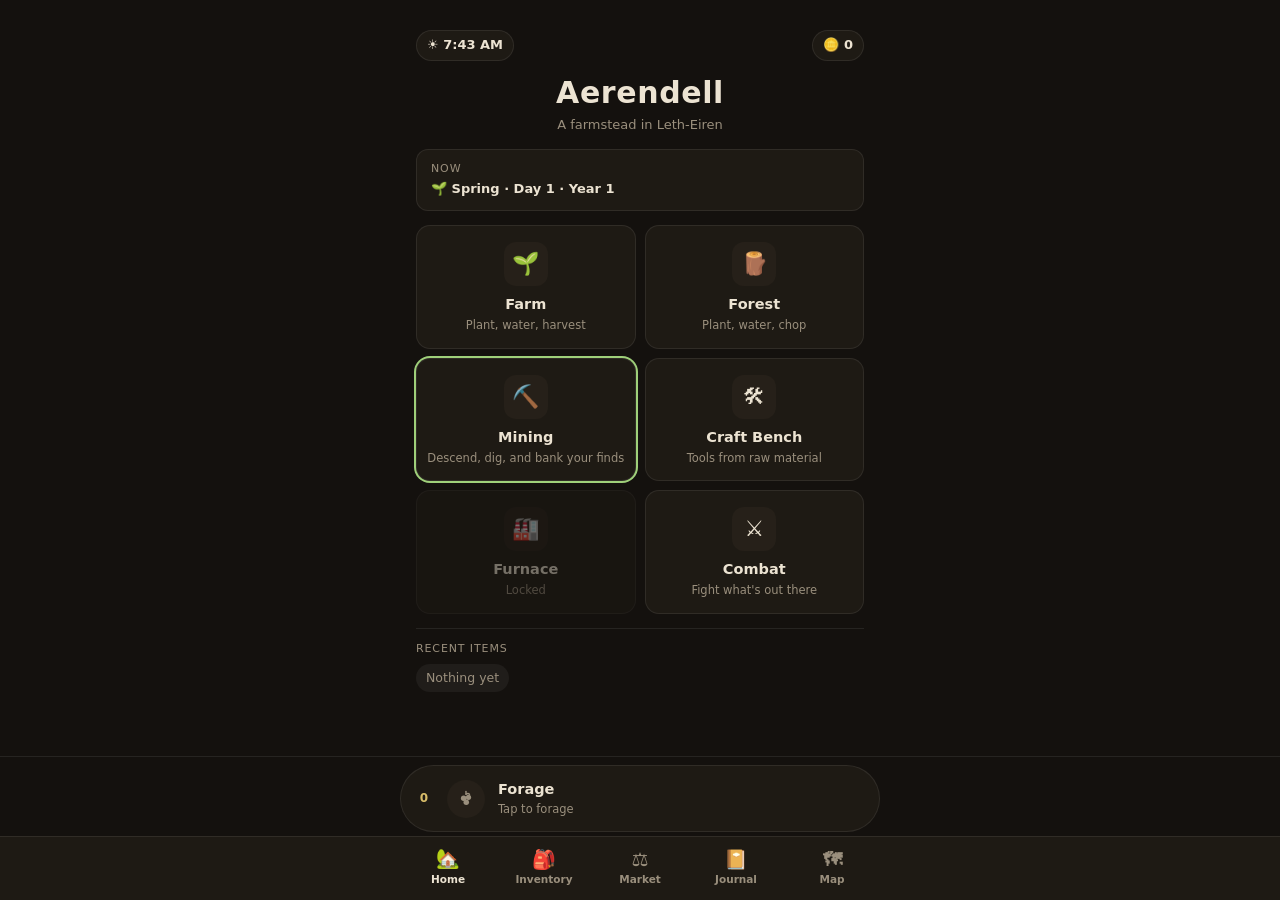
==== index.html @ bd9bb97d "Update Eryndor Idle: zone wheel, mining/logging UI cleanup, scythe removal" ====
<!doctype html>
<html lang="en">
  <head>
    <meta charset="utf-8" />
    <!-- maximum-scale=1, user-scalable=no is what actually stops a mobile
         browser's double-tap-to-zoom gesture -- this game is tapped
         rapidly and repeatedly by design (Mining's swings, Forage,
         chopping), and every one of those taps landing in roughly the
         same spot is exactly what a phone browser reads as "zoom" without
         this. touch-action: manipulation in style.css is the second half
         of the fix (see the top of that file). -->
    <meta name="viewport" content="width=device-width, initial-scale=1, maximum-scale=1, user-scalable=no, viewport-fit=cover" />
    <meta name="theme-color" content="#14110e" />
    <title>Eryndor</title>
    <link rel="stylesheet" href="style.css" />
  </head>
  <body>

    <!-- ============================ HOME HUB ============================ -->
    <div id="screen-home" class="screen">

      <header class="hero">
        <div class="hero-topbar">
          <div id="daytime-badge" class="daytime-badge">☀️ --:--</div>
          <div id="wallet-badge" class="wallet-badge">🪙 0</div>
        </div>
        <div class="place">Aerendell</div>
        <div class="region">A farmstead in Leth-Eiren</div>
      </header>

      <div class="bag season-banner">
        <div class="bag-label">Now</div>
        <div id="note-season" class="skills-note">Spring · Day 1 · Year 1</div>
      </div>

      <div id="reorder-bar" class="reorder-bar hidden">
        <span class="reorder-label">Drag a card to reorder</span>
        <button id="reorder-done" class="reorder-done">Done</button>
      </div>

      <nav id="menu" class="menu"></nav>

      <footer class="bag">
        <div class="bag-label">Recent Items</div>
        <div id="recent-items" class="bag-items"></div>
      </footer>

    </div>

    <!-- ============================ THE FIELD =========================== -->
    <div id="screen-field" class="screen hidden">

      <header class="field-head">
        <button id="back" class="back" aria-label="Back">‹</button>
        <div>
          <div class="field-title">Farm</div>
          <div id="field-sub" class="field-sub">Three plots of turned earth</div>
        </div>
      </header>

      <div class="xp">
        <div class="xp-row">
          <span id="xp-level" class="xp-level">Farming — Level 0</span>
          <span id="xp-count" class="xp-count">0 / 60</span>
        </div>
        <div class="bar xp-bar"><div id="xp-fill" class="xp-fill"></div></div>
      </div>

      <div class="field-grid">
      <div id="plots" class="plots"></div>

      <!-- the three tools -->
      <div class="tools">
        <button class="tool" data-tool="seeds">
          <span class="tool-icon">
            <img class="sprite-img" alt="" draggable="false">
            <svg class="sprite-fallback" viewBox="0 0 24 24" aria-hidden="true">
              <path d="M5.5 7.5h13v12a1.5 1.5 0 0 1-1.5 1.5H7a1.5 1.5 0 0 1-1.5-1.5v-12Z" />
              <path d="M5.5 7.5 8 3.5l2 2 2-2 2 2 2-2 2.5 4" />
              <circle cx="10" cy="13" r="1.6" />
              <circle cx="14.4" cy="16.4" r="1.6" />
            </svg>
          </span>
          <span>Seeds</span>
        </button>
        <button class="tool" data-tool="water">
          <span class="tool-icon">
            <img class="sprite-img" alt="" draggable="false">
            <svg class="sprite-fallback" viewBox="0 0 24 24" aria-hidden="true">
              <path d="M6 11h9v6.5A2.5 2.5 0 0 1 12.5 20h-4A2.5 2.5 0 0 1 6 17.5V11Z" />
              <path d="M15 12.5 19 9.5" />
              <path d="M17.6 7.6 21 11.4" />
              <path d="M8.6 11V9.2a2.4 2.4 0 0 1 4.8 0V11" />
            </svg>
          </span>
          <span class="tool-label">Watering Can</span>
          <span class="can-meter">
            <i class="can-pip"></i><i class="can-pip"></i><i class="can-pip"></i><i class="can-pip"></i>
          </span>
        </button>
        <!-- Scythe tool removed (2026-08-31) -- harvesting a ripe plot is
             now a single instant tap, no tool needed. See field.js's
             touchPlot(); "Wooden Scythe" is gone from data.js entirely,
             not just this button, since there was only ever one tier of
             it and nothing left to differentiate. -->
      </div>
      </div>

      <div id="hint" class="hint">Pick a tool to begin.</div>
    </div>

    <!-- ============================ LOGGING =============================== -->
    <div id="screen-logging" class="screen hidden">

      <header class="field-head">
        <button id="back-logging" class="back" aria-label="Back">‹</button>
        <div>
          <div class="field-title">Logging</div>
          <div class="field-sub">Three plots at the treeline</div>
        </div>
      </header>

      <div class="xp">
        <div class="xp-row">
          <span id="log-xp-level" class="xp-level">Logging — Level 0</span>
          <span id="log-xp-count" class="xp-count">0 / 60</span>
        </div>
        <div class="bar xp-bar"><div id="log-xp-fill" class="xp-fill"></div></div>
      </div>

      <div class="log-axe-row">
        <span class="log-axe-label">Axe:</span>
        <span id="log-axe-name" class="log-axe-name">No axe equipped</span>
      </div>

      <div id="log-plots" class="plots"></div>

      <div id="log-hint" class="hint">Tap a grown Pine to chop it.</div>
    </div>

    <!-- ============================== MINING =============================== -->
    <div id="screen-mining" class="screen hidden">

      <header class="field-head">
        <button id="back-mining" class="back" aria-label="Back">‹</button>
        <div>
          <div class="field-title">Mining</div>
          <div class="field-sub">Descend the shaft</div>
        </div>
      </header>

      <!-- XP bar sits above the art banner now (2026-08-31, was below it). -->
      <div class="xp">
        <div class="xp-row">
          <span id="mining-xp-level" class="xp-level">Mining — Level 0</span>
          <span id="mining-xp-count" class="xp-count">0 / 60</span>
        </div>
        <div class="bar xp-bar"><div id="mining-xp-fill" class="xp-fill"></div></div>
      </div>

      <!-- The current depth zone's own illustration -- one custom image per
           MINE_ZONES entry (src/data.js), dropped in at
           assets/sprites/mining/zones/<slug>.png with no code changes (see
           mining.js's drawMineArt()). Falls back to a plain vector pick-axe
           until real art exists, same "never a broken image" rule every
           other sprite slot in this game follows. The depth/pickaxe status
           row moved inside this frame's own bottom overlay (2026-08-31,
           was its own row below the art) -- it sits above the zone's name,
           both riding the same gradient. -->
      <div id="mine-art" class="mine-art">
        <img class="sprite-img" alt="" draggable="false">
        <svg class="sprite-fallback" viewBox="0 0 24 24" aria-hidden="true">
          <path d="M4 20 13 11" />
          <path d="M13 11 19 5 21 9 15 15Z" />
          <path d="M9 15l2 2" />
        </svg>
        <div class="mine-art-overlay">
          <div id="mine-status" class="mine-status">
            <div class="mine-depth">Depth <span id="mine-depth-num">0</span>m</div>
            <div class="mine-pickaxe" id="mine-pickaxe-name">Rusty Pickaxe</div>
          </div>
          <div id="mine-art-label" class="mine-art-label">Stone</div>
        </div>
      </div>

      <div id="mine-carried" class="bag-items mine-carried"></div>

      <!-- Pinned to the bottom of the screen (margin-top: auto, same trick
           Farm's own .tools row uses) -- the button that actually needs
           tapping over and over sits in easy thumb reach, below the big
           art banner and status readouts rather than fighting them for
           space above the fold. -->
      <div class="mine-actions">
        <div class="craft-list">
          <button class="pill" data-item="mine-dig">
            <div class="pill-fill"></div>
            <span class="pill-icon">
              <img class="sprite-img" alt="" draggable="false">
              <svg class="sprite-fallback" viewBox="0 0 24 24" aria-hidden="true">
                <path d="M4 20 13 11" />
                <path d="M13 11 19 5 21 9 15 15Z" />
                <path d="M9 15l2 2" />
              </svg>
            </span>
            <span class="pill-body">
              <span class="pill-name">Dig Deeper</span>
              <span class="pill-sub">Next: 2% cave-in risk</span>
            </span>
          </button>
        </div>

        <button id="mine-surface-btn" class="villager-hire">
          <!-- The same post-surface cooldown that already blocks the next
               Dig (state.mineCooldownUntil) now also shows here as a
               filling yellow bar -- "time to surface" -- see mining.js's
               refreshMining(). -->
          <div class="pill-fill mine-surface-fill"></div>
          <span class="villager-hire-icon">🪜</span>
          <span class="villager-hire-body">
            <span class="villager-hire-name">Surface &amp; Bank</span>
            <span class="villager-hire-sub" id="mine-bank-preview">Nothing carried yet</span>
          </span>
        </button>

        <div id="mine-hint" class="hint">Tap Dig to descend.</div>
      </div>
    </div>

    <!-- ============================ FISHING ================================ -->
    <div id="screen-fishing" class="screen hidden">

      <header class="field-head">
        <button id="back-fishing" class="back" aria-label="Back">‹</button>
        <div>
          <div class="field-title">Fishing</div>
          <div class="field-sub">Rod, net, or trap -- see what bites</div>
        </div>
      </header>

      <div class="xp">
        <div class="xp-row">
          <span id="fishing-xp-level" class="xp-level">Fishing — Level 0</span>
          <span id="fishing-xp-count" class="xp-count">0 / 60</span>
        </div>
        <div class="bar xp-bar"><div id="fishing-xp-fill" class="xp-fill"></div></div>
      </div>

      <div class="fish-pages">
        <div id="fish-rod-page">
          <div id="fish-bait-row" class="fish-bait-row"></div>

          <div class="craft-list">
            <button class="pill" data-item="fish-cast">
              <div class="pill-fill"></div>
              <span class="pill-icon">
                <img class="sprite-img" alt="" draggable="false">
                <svg class="sprite-fallback" viewBox="0 0 24 24" aria-hidden="true">
                  <path d="M4 20 18 6" />
                  <path d="M18 6c2.5 0 3.5 2 2 4.5" />
                </svg>
              </span>
              <span class="pill-body">
                <span class="pill-name">Cast</span>
                <span class="pill-sub">Equip a Fishing Rod first</span>
              </span>
            </button>
          </div>

          <div id="fish-rod-hint" class="hint">Tap Cast, then tap fast when it bites.</div>
        </div>

        <div id="fish-net-page" class="hidden">
          <div class="craft-list">
            <button class="pill" data-item="fish-net">
              <div class="pill-fill"></div>
              <span class="pill-icon">
                <img class="sprite-img" alt="" draggable="false">
                <svg class="sprite-fallback" viewBox="0 0 24 24" aria-hidden="true">
                  <circle cx="12" cy="12" r="8.5" />
                  <path d="M5 5 19 19" />
                  <path d="M19 5 5 19" />
                </svg>
              </span>
              <span class="pill-body">
                <span class="pill-name">Throw Net</span>
                <span class="pill-sub">You need a Net</span>
              </span>
            </button>
          </div>

          <div id="fish-net-hint" class="hint">Tap repeatedly to complete the sweep.</div>
        </div>

        <div id="fish-trap-page" class="hidden">
          <button id="fish-trap-btn" class="villager-hire">
            <span class="villager-hire-icon">🪤</span>
            <span class="villager-hire-body">
              <span class="villager-hire-name" id="fish-trap-name">Set Trap</span>
              <span class="villager-hire-sub" id="fish-trap-sub">You need a Trap</span>
            </span>
          </button>

          <div id="fish-trap-hint" class="hint">Set it and check back later -- no tapping required.</div>
        </div>
      </div>

      <div class="inv-toggle">
        <button id="fish-tool-rod" class="inv-view-btn active">Rod</button>
        <button id="fish-tool-net" class="inv-view-btn">Net</button>
        <button id="fish-tool-trap" class="inv-view-btn">Trap</button>
      </div>
    </div>

    <!-- ============================= COMBAT ================================ -->
    <div id="screen-combat" class="screen hidden">

      <header class="field-head">
        <button id="back-combat" class="back" aria-label="Back">‹</button>
        <div>
          <div class="field-title">Combat</div>
          <div class="field-sub">Fight what's out there</div>
        </div>
      </header>

      <div class="xp">
        <div class="xp-row">
          <span id="combat-xp-level" class="xp-level">Combat — Level 0</span>
          <span id="combat-xp-count" class="xp-count">0 / 60</span>
        </div>
        <div class="bar xp-bar"><div id="combat-xp-fill" class="xp-fill"></div></div>
      </div>

      <div id="combat-idle">
        <div id="combat-night-note" class="combat-night-note hidden">🌙 Night: enemies are tougher, but reward more.</div>
        <div id="combat-enemy-list" class="township-list"></div>
      </div>

      <div id="combat-arena" class="hidden">
        <div class="combatant">
          <div class="combatant-head">
            <span class="combatant-name">
              <span id="combat-enemy-name">Grey Wolf</span>
              <span id="combat-brace-badge" class="brace-badge">Braced</span>
            </span>
            <span class="combatant-hp"><span id="combat-enemy-hp-num">40</span> / <span id="combat-enemy-maxhp-num">40</span></span>
          </div>
          <div class="bar"><div id="combat-enemy-hp-fill" class="bar-fill hp-fill enemy"></div></div>
          <div class="timer-row">
            <span>Next attack</span>
            <div class="bar"><div id="combat-enemy-timer-fill" class="bar-fill timer-fill enemy-atk"></div></div>
            <span id="combat-enemy-timer-num">--</span>
          </div>
        </div>

        <div class="combatant">
          <div class="combatant-head">
            <span class="combatant-name">You</span>
            <span class="combatant-hp"><span id="combat-player-hp-num">50</span> / <span id="combat-player-maxhp-num">50</span></span>
          </div>
          <div class="bar"><div id="combat-player-hp-fill" class="bar-fill hp-fill player"></div></div>
          <div class="timer-row">
            <span id="combat-player-cd-label">Ready</span>
            <div class="bar"><div id="combat-player-cd-fill" class="bar-fill timer-fill player-cd"></div></div>
          </div>
        </div>

        <div class="combat-actions">
          <button class="combat-action attack" id="combat-btn-attack">
            <span class="name">Attack</span>
            <span class="sub">Weapon damage, no defense</span>
          </button>
          <button class="combat-action defend" id="combat-btn-defend">
            <span class="name">Defend</span>
            <span class="sub">Halves next hit, more with a shield</span>
          </button>
          <button class="combat-action eat" id="combat-btn-eat">
            <span class="name">Eat</span>
            <span class="sub" id="combat-eat-sub">Equip food first</span>
          </button>
          <button class="combat-action flee" id="combat-btn-flee">
            <span class="name">Flee</span>
            <span class="sub" id="combat-flee-sub">50% chance to escape</span>
          </button>
        </div>

        <!-- The scrolling combat log is pulled from the screen (2026-08-30)
             -- it cluttered the fight view more than it earned its place.
             src/combat.js's log()/drawLog()/combatLog are all untouched
             and still run every attack; drawLog() already no-ops safely
             the moment el("combat-log") can't find this element, so
             nothing needed to change on the JS side. Reintroduce by
             putting a #combat-log element back somewhere (not necessarily
             here) -- the logic underneath is ready as soon as there's
             something for it to write into. -->

        <div id="combat-result" class="combat-result">
          <div id="combat-result-headline" class="result-headline">Victory</div>
          <div id="combat-result-sub" class="result-sub">+20 Combat XP, +15 Shards.</div>
          <button id="combat-btn-again">Fight again</button>
          <button id="combat-btn-choose">Choose a different enemy</button>
        </div>
      </div>
    </div>

    <!-- ============================ INVENTORY ============================ -->
    <div id="screen-inventory" class="screen hidden">

      <header class="field-head">
        <button id="back-inventory" class="back" aria-label="Back">‹</button>
        <div>
          <div class="field-title">Inventory</div>
          <div class="field-sub">Everything you're carrying</div>
        </div>
      </header>

      <div id="equip-page" class="equip-layout">
        <div id="equip-list" class="equip-list"></div>
      </div>

      <div id="inv-hint" class="hint hidden">Tap an item to store it.</div>
      <div id="inv-grid" class="inv-grid hidden"></div>

      <div class="inv-toggle">
        <button id="inv-view-equipment" class="inv-view-btn active">Equipment</button>
        <button id="inv-view-bag" class="inv-view-btn">Bag</button>
        <button id="inv-view-storage" class="inv-view-btn">Storage</button>
      </div>
    </div>

    <!-- ============================= JOURNAL ================================ -->
    <div id="screen-skills" class="screen hidden">

      <header class="field-head">
        <button id="back-skills" class="back" aria-label="Back">‹</button>
        <div>
          <div class="field-title">Journal</div>
          <div class="field-sub">Skills and your collection</div>
        </div>
      </header>

      <div class="inv-toggle">
        <button id="journal-view-skills" class="inv-view-btn active">Skills</button>
        <button id="journal-view-collection" class="inv-view-btn">Collection</button>
      </div>

      <div id="skills-page">
        <div id="skills-list" class="skills-list"></div>

        <button id="reset-save-btn" class="reset-save-btn">Reset Save</button>
      </div>

      <div id="collection-page" class="hidden">
        <div id="collection-list" class="collection-list"></div>
      </div>
    </div>

    <!-- =============================== MAP ================================ -->
    <div id="screen-map" class="screen hidden">

      <header class="field-head">
        <button id="back-map" class="back" aria-label="Back">‹</button>
        <div>
          <div class="field-title">Map</div>
          <div class="field-sub">Beyond the farmstead</div>
        </div>
      </header>

      <div id="map-travel-note" class="map-travel-note hidden"></div>

      <div id="map-viewport" class="map-viewport">
        <div id="map-canvas" class="map-canvas"></div>
      </div>
    </div>

    <!-- ============================ CRAFTING ============================= -->
    <div id="screen-craft" class="screen hidden">

      <header class="field-head">
        <button id="back-craft" class="back" aria-label="Back">‹</button>
        <div>
          <div class="field-title">Crafting</div>
          <div class="field-sub">Tools from raw material</div>
        </div>
      </header>

      <div id="craft-stations" class="menu"></div>

      <div class="market-section-label">Recipes</div>

      <div class="craft-list">
        <button class="pill" data-item="flintAxe">
          <div class="pill-fill"></div>
          <div class="pill-level-fill"></div>
          <span class="pill-level-badge">0</span>
          <span class="pill-icon">
            <img class="sprite-img" alt="" draggable="false">
            <svg class="sprite-fallback" viewBox="0 0 24 24" aria-hidden="true">
              <path d="M6 20 15 9" />
              <path d="M15 9 21 4 20 10 14 13Z" />
            </svg>
          </span>
          <span class="pill-body">
            <span class="pill-name">Flint Axe</span>
            <span class="pill-sub">20 Flint · 20 Sticks</span>
          </span>
          <span class="pill-count">0</span>
        </button>

        <button class="pill" data-item="flintPickaxe">
          <div class="pill-fill"></div>
          <div class="pill-level-fill"></div>
          <span class="pill-level-badge">0</span>
          <span class="pill-icon">
            <img class="sprite-img" alt="" draggable="false">
            <svg class="sprite-fallback" viewBox="0 0 24 24" aria-hidden="true">
              <path d="M12 11 8 21" />
              <path d="M4 8c3-3 6-4 8-3s5 0 8-3" />
            </svg>
          </span>
          <span class="pill-body">
            <span class="pill-name">Flint Pickaxe</span>
            <span class="pill-sub">20 Flint · 20 Sticks</span>
          </span>
          <span class="pill-count">0</span>
        </button>

        <button class="pill" data-item="stonePickaxe">
          <div class="pill-fill"></div>
          <div class="pill-level-fill"></div>
          <span class="pill-level-badge">0</span>
          <span class="pill-icon">
            <img class="sprite-img" alt="" draggable="false">
            <svg class="sprite-fallback" viewBox="0 0 24 24" aria-hidden="true">
              <path d="M12 11 8 21" />
              <path d="M4 8c3-3 6-4 8-3s5 0 8-3" />
            </svg>
          </span>
          <span class="pill-body">
            <span class="pill-name">Stone Pickaxe</span>
            <span class="pill-sub">15 Stone · 10 Pine Logs</span>
          </span>
          <span class="pill-count">0</span>
        </button>

        <button class="pill" data-item="stoneAxe">
          <div class="pill-fill"></div>
          <div class="pill-level-fill"></div>
          <span class="pill-level-badge">0</span>
          <span class="pill-icon">
            <img class="sprite-img" alt="" draggable="false">
            <svg class="sprite-fallback" viewBox="0 0 24 24" aria-hidden="true">
              <path d="M6 20 15 9" />
              <path d="M15 9 21 4 20 10 14 13Z" />
            </svg>
          </span>
          <span class="pill-body">
            <span class="pill-name">Stone Axe</span>
            <span class="pill-sub">15 Stone · 10 Pine Logs</span>
          </span>
          <span class="pill-count">0</span>
        </button>

        <button class="pill" data-item="flintDagger">
          <div class="pill-fill"></div>
          <div class="pill-level-fill"></div>
          <span class="pill-level-badge">0</span>
          <span class="pill-icon">
            <img class="sprite-img" alt="" draggable="false">
            <svg class="sprite-fallback" viewBox="0 0 24 24" aria-hidden="true">
              <path d="M6 20 16 10" />
              <path d="M16 10 20 6 18 4 16 6" />
            </svg>
          </span>
          <span class="pill-body">
            <span class="pill-name">Flint Dagger</span>
            <span class="pill-sub">15 Flint · 10 Sticks</span>
          </span>
          <span class="pill-count">0</span>
        </button>

        <button class="pill" data-item="woodenBuckler">
          <div class="pill-fill"></div>
          <div class="pill-level-fill"></div>
          <span class="pill-level-badge">0</span>
          <span class="pill-icon">
            <img class="sprite-img" alt="" draggable="false">
            <svg class="sprite-fallback" viewBox="0 0 24 24" aria-hidden="true">
              <path d="M12 3 19 6v6c0 4.5-3 7.5-7 9-4-1.5-7-4.5-7-9V6Z" />
            </svg>
          </span>
          <span class="pill-body">
            <span class="pill-name">Wooden Buckler</span>
            <span class="pill-sub">20 Sticks · 10 Stone</span>
          </span>
          <span class="pill-count">0</span>
        </button>

        <!-- Padded Vest, Stone Plate, Fishing Rod, Net, Trap, Worm Bait
             and Shiny Lure are pulled from Aerendell's Craft Bench
             (2026-08-30) -- same "markup gone, logic untouched" removal
             combat's own log just got. Their RECIPES/ARMORS/EQUIPMENT/
             BAITS entries in data.js are all still there: anyone who
             already owns one keeps using it exactly as before (equipping
             armor, casting a Rod, setting a Trap), and craft.js's own
             `document.querySelectorAll("#screen-craft .pill")` wiring
             just finds fewer pills to bind, no special-casing needed.
             Reintroducing any of them -- here, a different station, or a
             different location's own Craft Bench once that's a real
             distinction -- is a markup change, not a logic one. -->
      </div>
    </div>

    <!-- ============================= MARKET =============================== -->
    <div id="screen-market" class="screen hidden">

      <header class="field-head">
        <button id="back-market" class="back" aria-label="Back">‹</button>
        <div>
          <div class="field-title">Market</div>
          <div id="market-sub" class="field-sub">Aerendell</div>
        </div>
      </header>

      <div class="inv-toggle">
        <button id="market-view-purchase" class="inv-view-btn">Purchase</button>
        <button id="market-view-sell" class="inv-view-btn active">Sell</button>
        <button id="market-view-bank" class="inv-view-btn hidden">Bank</button>
      </div>

      <div id="market-list" class="craft-list"></div>

      <div id="market-hint" class="hint">Tap an item to sell everything you're carrying of it.</div>
    </div>

    <!-- ============================ CAMPFIRE ============================== -->
    <div id="screen-campfire" class="screen hidden">

      <header class="field-head">
        <button id="back-campfire" class="back" aria-label="Back">‹</button>
        <div>
          <div class="field-title">Campfire</div>
          <div class="field-sub">Choose fuel and something to cook</div>
        </div>
      </header>

      <div class="craft-list">
        <button class="pill" data-item="campfire-fuel-picker">
          <span class="pill-icon">
            <img class="sprite-img" alt="" draggable="false">
            <svg class="sprite-fallback" viewBox="0 0 24 24" aria-hidden="true">
              <path d="M12 3c-3 3-5 6-5 9a5 5 0 0 0 10 0c0-1.5-.6-2.6-1.4-3.7.1 1.3-.5 2.1-1.3 2.1-1 0-1.3-.9-1-1.9C13.8 6.8 13 5 12 3Z" />
            </svg>
          </span>
          <span class="pill-body">
            <span class="pill-name">Fuel</span>
            <span class="pill-sub">Tap to choose</span>
          </span>
        </button>
        <button class="pill" data-item="campfire-item-picker">
          <span class="pill-icon">
            <img class="sprite-img" alt="" draggable="false">
            <svg class="sprite-fallback" viewBox="0 0 24 24" aria-hidden="true">
              <path d="M5 11h14l-1.2 7.2a2 2 0 0 1-2 1.8H8.2a2 2 0 0 1-2-1.8L5 11Z" />
              <path d="M7 11c0-3 2-6 5-6s5 3 5 6" />
            </svg>
          </span>
          <span class="pill-body">
            <span class="pill-name">Cook</span>
            <span class="pill-sub">Tap to choose</span>
          </span>
        </button>
        <button class="pill" data-item="campfire-cook">
          <div class="pill-fill"></div>
          <span class="pill-icon">
            <img class="sprite-img" alt="" draggable="false">
            <svg class="sprite-fallback" viewBox="0 0 24 24" aria-hidden="true">
              <path d="M12 3c-3 3-5 6-5 9a5 5 0 0 0 10 0c0-1.5-.6-2.6-1.4-3.7.1 1.3-.5 2.1-1.3 2.1-1 0-1.3-.9-1-1.9C13.8 6.8 13 5 12 3Z" />
            </svg>
          </span>
          <span class="pill-body">
            <span class="pill-name">Cook</span>
            <span class="pill-sub">Choose fuel and something to cook</span>
          </span>
        </button>
      </div>
    </div>

    <!-- ======================== SPINNING WHEEL ============================ -->
    <div id="screen-spinningWheel" class="screen hidden">

      <header class="field-head">
        <button id="back-spinningWheel" class="back" aria-label="Back">‹</button>
        <div>
          <div class="field-title">Spinning Wheel</div>
          <div class="field-sub">Turn flax into string</div>
        </div>
      </header>

      <div class="xp">
        <div class="xp-row">
          <span id="spinningWheel-xp-level" class="xp-level">Sowing — Level 0</span>
          <span id="spinningWheel-xp-count" class="xp-count">0 / 60</span>
        </div>
        <div class="bar xp-bar"><div id="spinningWheel-xp-fill" class="xp-fill"></div></div>
      </div>

      <div class="craft-list">
        <button class="pill" data-item="spinningWheel">
          <div class="pill-fill"></div>
          <div class="pill-level-fill"></div>
          <span class="pill-level-badge">0</span>
          <span class="pill-icon">
            <img class="sprite-img" alt="" draggable="false">
            <svg class="sprite-fallback" viewBox="0 0 24 24" aria-hidden="true">
              <path d="M12 4a8 8 0 0 1 0 16 6 6 0 0 1 0-12 4 4 0 0 1 0 8 2 2 0 0 1 0-4" />
            </svg>
          </span>
          <span class="pill-body">
            <span class="pill-name">Spin String</span>
            <span class="pill-sub">1 Flax</span>
          </span>
          <span class="pill-count">0</span>
        </button>
        <button class="pill" data-item="clothSpinner">
          <div class="pill-fill"></div>
          <div class="pill-level-fill"></div>
          <span class="pill-level-badge">0</span>
          <span class="pill-icon">
            <img class="sprite-img" alt="" draggable="false">
            <svg class="sprite-fallback" viewBox="0 0 24 24" aria-hidden="true">
              <path d="M4 6h16M4 12h16M4 18h16" />
            </svg>
          </span>
          <span class="pill-body">
            <span class="pill-name">Cloth</span>
            <span class="pill-sub">4 Wool</span>
          </span>
          <span class="pill-count">0</span>
        </button>
      </div>
    </div>

    <!-- ============================= SAWMILL =============================== -->
    <div id="screen-sawmill" class="screen hidden">

      <header class="field-head">
        <button id="back-sawmill" class="back" aria-label="Back">‹</button>
        <div>
          <div class="field-title">Sawmill</div>
          <div class="field-sub">Turn pine logs into pine planks</div>
        </div>
      </header>

      <div class="xp">
        <div class="xp-row">
          <span id="sawmill-xp-level" class="xp-level">Woodcutting — Level 0</span>
          <span id="sawmill-xp-count" class="xp-count">0 / 60</span>
        </div>
        <div class="bar xp-bar"><div id="sawmill-xp-fill" class="xp-fill"></div></div>
      </div>

      <div class="craft-list">
        <button class="pill" data-item="sawmill">
          <div class="pill-fill"></div>
          <div class="pill-level-fill"></div>
          <span class="pill-level-badge">0</span>
          <span class="pill-icon">
            <img class="sprite-img" alt="" draggable="false">
            <svg class="sprite-fallback" viewBox="0 0 24 24" aria-hidden="true">
              <path d="M4 8h16M4 12h16M4 16h16" />
            </svg>
          </span>
          <span class="pill-body">
            <span class="pill-name">Pine Planks</span>
            <span class="pill-sub">3 Pine Logs</span>
          </span>
          <span class="pill-count">0</span>
        </button>
      </div>
    </div>

    <!-- =========================== STONE CUTTER ============================ -->
    <div id="screen-stoneCutter" class="screen hidden">

      <header class="field-head">
        <button id="back-stoneCutter" class="back" aria-label="Back">‹</button>
        <div>
          <div class="field-title">Stone Cutter</div>
          <div class="field-sub">Cut stone into blocks</div>
        </div>
      </header>

      <div class="xp">
        <div class="xp-row">
          <span id="stoneCutter-xp-level" class="xp-level">Stonecutting — Level 0</span>
          <span id="stoneCutter-xp-count" class="xp-count">0 / 60</span>
        </div>
        <div class="bar xp-bar"><div id="stoneCutter-xp-fill" class="xp-fill"></div></div>
      </div>

      <div class="craft-list">
        <button class="pill" data-item="stoneCutter">
          <div class="pill-fill"></div>
          <div class="pill-level-fill"></div>
          <span class="pill-level-badge">0</span>
          <span class="pill-icon">
            <img class="sprite-img" alt="" draggable="false">
            <svg class="sprite-fallback" viewBox="0 0 24 24" aria-hidden="true">
              <path d="M4 4h7v7H4zM13 4h7v7h-7zM4 13h7v7H4zM13 13h7v7h-7z" />
            </svg>
          </span>
          <span class="pill-body">
            <span class="pill-name">Stone Block</span>
            <span class="pill-sub">3 Stone</span>
          </span>
          <span class="pill-count">0</span>
        </button>
        <button class="pill" data-item="basaltCutter">
          <div class="pill-fill"></div>
          <div class="pill-level-fill"></div>
          <span class="pill-level-badge">0</span>
          <span class="pill-icon">
            <img class="sprite-img" alt="" draggable="false">
            <svg class="sprite-fallback" viewBox="0 0 24 24" aria-hidden="true">
              <path d="M4 4h7v7H4zM13 4h7v7h-7zM4 13h7v7H4zM13 13h7v7h-7z" />
            </svg>
          </span>
          <span class="pill-body">
            <span class="pill-name">Basalt Block</span>
            <span class="pill-sub">1 Stone Block · 3 Basalt</span>
          </span>
          <span class="pill-count">0</span>
        </button>
      </div>
    </div>

    <!-- ============================ ARMOR BENCH ============================= -->
    <div id="screen-armorBench" class="screen hidden">

      <header class="field-head">
        <button id="back-armorBench" class="back" aria-label="Back">‹</button>
        <div>
          <div class="field-title">Armor Bench</div>
          <div class="field-sub">Sew cloth into armor</div>
        </div>
      </header>

      <div class="xp">
        <div class="xp-row">
          <span id="highlandCloak-xp-level" class="xp-level">Tailoring — Level 0</span>
          <span id="highlandCloak-xp-count" class="xp-count">0 / 60</span>
        </div>
        <div class="bar xp-bar"><div id="highlandCloak-xp-fill" class="xp-fill"></div></div>
      </div>

      <div class="craft-list">
        <button class="pill" data-item="highlandCloak">
          <div class="pill-fill"></div>
          <div class="pill-level-fill"></div>
          <span class="pill-level-badge">0</span>
          <span class="pill-icon">
            <img class="sprite-img" alt="" draggable="false">
            <svg class="sprite-fallback" viewBox="0 0 24 24" aria-hidden="true">
              <path d="M12 3 19 7v3c0 5-3 8-7 10-4-2-7-5-7-10V7Z" />
            </svg>
          </span>
          <span class="pill-body">
            <span class="pill-name">Highland Cloak</span>
            <span class="pill-sub">4 Cloth</span>
          </span>
          <span class="pill-count">0</span>
        </button>

        <button class="pill" data-item="highlandChest">
          <div class="pill-fill"></div>
          <div class="pill-level-fill"></div>
          <span class="pill-level-badge">0</span>
          <span class="pill-icon">
            <img class="sprite-img" alt="" draggable="false">
            <svg class="sprite-fallback" viewBox="0 0 24 24" aria-hidden="true">
              <path d="M8 4 12 6 16 4 18 8 16 20H8L6 8Z" />
            </svg>
          </span>
          <span class="pill-body">
            <span class="pill-name">Highland Chest</span>
            <span class="pill-sub">6 Cloth</span>
          </span>
          <span class="pill-count">0</span>
        </button>

        <button class="pill" data-item="highlandLegs">
          <div class="pill-fill"></div>
          <div class="pill-level-fill"></div>
          <span class="pill-level-badge">0</span>
          <span class="pill-icon">
            <img class="sprite-img" alt="" draggable="false">
            <svg class="sprite-fallback" viewBox="0 0 24 24" aria-hidden="true">
              <path d="M7 4h10l1 8-3 8h-3l-1-9-1 9H7l-3-8Z" />
            </svg>
          </span>
          <span class="pill-body">
            <span class="pill-name">Highland Legs</span>
            <span class="pill-sub">6 Cloth</span>
          </span>
          <span class="pill-count">0</span>
        </button>
      </div>
    </div>

    <!-- ========================== TANNING STATION =========================== -->
    <div id="screen-tanningStation" class="screen hidden">

      <header class="field-head">
        <button id="back-tanningStation" class="back" aria-label="Back">‹</button>
        <div>
          <div class="field-title">Tanning Station</div>
          <div class="field-sub">Turn hides into leather</div>
        </div>
      </header>

      <div class="xp">
        <div class="xp-row">
          <span id="tanningStation-xp-level" class="xp-level">Tanner — Level 0</span>
          <span id="tanningStation-xp-count" class="xp-count">0 / 60</span>
        </div>
        <div class="bar xp-bar"><div id="tanningStation-xp-fill" class="xp-fill"></div></div>
      </div>

      <div class="craft-list">
        <button class="pill" data-item="tanningStation">
          <div class="pill-fill"></div>
          <div class="pill-level-fill"></div>
          <span class="pill-level-badge">0</span>
          <span class="pill-icon">
            <img class="sprite-img" alt="" draggable="false">
            <svg class="sprite-fallback" viewBox="0 0 24 24" aria-hidden="true">
              <path d="M5 5h14v14H5z" />
              <path d="M5 12h14M12 5v14" />
            </svg>
          </span>
          <span class="pill-body">
            <span class="pill-name">Leather</span>
            <span class="pill-sub">3 Animal Hide</span>
          </span>
          <span class="pill-count">0</span>
        </button>
      </div>
    </div>

    <!-- ============================= TOWNSHIP ============================== -->
    <div id="screen-township" class="screen hidden">

      <header class="field-head">
        <button id="back-township" class="back" aria-label="Back">‹</button>
        <div>
          <div class="field-title">Township</div>
          <div class="field-sub">Villagers and their upgrades</div>
        </div>
      </header>

      <div id="township-list" class="township-list"></div>
    </div>

    <!-- ========================== SEED CHOOSER ========================== -->
    <div id="sheet" class="sheet-wrap hidden">
      <div class="sheet">
        <div class="sheet-head">
          <span id="sheet-title">Choose a seed</span>
          <button id="sheet-close" class="ghost">Close</button>
        </div>
        <div id="sheet-body"></div>
      </div>
    </div>

    <!-- ========================== ZONE LEVEL-UP ========================== -->
    <!-- A zone leveling up spins this for a random resource -- see
         src/zoneWheel.js. Tap anywhere to dismiss early; it also
         auto-closes a few seconds after landing. -->
    <div id="zonewheel" class="zonewheel hidden">
      <div class="zw-card">
        <div id="zw-zone" class="zw-zone">Aerendell leveled up!</div>
        <div id="zw-lv" class="zw-lv">Level 2</div>
        <div class="zw-reels">
          <div class="zw-reel"><div id="zw-strip-0" class="zw-strip"></div></div>
          <div class="zw-reel"><div id="zw-strip-1" class="zw-strip"></div></div>
          <div class="zw-reel"><div id="zw-strip-2" class="zw-strip"></div></div>
        </div>
        <div id="zw-result" class="zw-result">Spinning…</div>
        <div class="zw-hint">Tap to continue</div>
      </div>
    </div>

    <!-- Persistent -- above the dock on every screen, not a place you
         navigate to. See src/forage.js. -->
    <div id="forage-bar" class="forage-bar">
      <button class="pill" data-item="forage">
        <div class="pill-fill"></div>
        <div class="pill-level-fill"></div>
        <span class="pill-level-badge">0</span>
        <span class="pill-icon">
          <img class="sprite-img" alt="" draggable="false">
          <svg class="sprite-fallback" viewBox="0 0 24 24" aria-hidden="true">
            <path d="M12 3v3.2" />
            <path d="M12 6.2c1.6-1.1 3-1.1 4.2 0" />
            <circle cx="9.2" cy="11" r="3.3" />
            <circle cx="15" cy="10" r="3.1" />
            <circle cx="12.3" cy="16" r="3.3" />
          </svg>
        </span>
        <span class="pill-body">
          <span class="pill-name">Forage</span>
          <span class="pill-sub">Tap to forage</span>
        </span>
      </button>
    </div>

    <nav id="dock" class="dock"></nav>

    <script type="module" src="src/main.js"></script>
  </body>
</html>
---- style.css ----
:root {
  --bg: #14110e;
  --panel: #1e1a14;
  --panel-2: #262019;
  --line: rgba(255, 255, 255, 0.08);
  --text: #ece3d2;
  --dim: #9a8f7d;
  --green: #9fd07a;
  --gold: #d8bd6a;
  --warn: #e0684f;
}

/* touch-action: manipulation is the CSS half of killing mobile Safari/
   Chrome's double-tap-to-zoom -- this game is tapped rapidly and
   repeatedly by design (Mining's swings, Forage, chopping), and a phone
   browser reading two of those taps as "zoom in here" made it genuinely
   unplayable. Still allows normal single-finger scrolling/panning; only
   the double-tap and pinch-zoom gestures are the ones given up. The
   other half is the viewport meta tag's own maximum-scale=1,
   user-scalable=no in index.html -- belt and suspenders, since either
   one alone has been enough to not work on some browser/OS combination
   in the wild. */
* { box-sizing: border-box; -webkit-tap-highlight-color: transparent; touch-action: manipulation; }

html, body { margin: 0; height: 100%; }

body {
  background: var(--bg);
  color: var(--text);
  font: 15px/1.45 ui-sans-serif, -apple-system, system-ui, sans-serif;
  user-select: none;
}

#app {
  display: flex;
  flex-direction: column;
  gap: 14px;
  min-height: 100dvh;
  max-width: 480px;
  margin: 0 auto;
  padding: 22px 16px calc(20px + env(safe-area-inset-bottom));
}

/* --- hero --- */
.hero { text-align: center; padding-top: 8px; }
.place {
  font-size: 30px;
  font-weight: 700;
  letter-spacing: 0.02em;
}
.region {
  font-size: 13px;
  color: var(--dim);
  margin-top: 2px;
}

/* Day/night (left) and the wallet (right) -- corner badges rather than
   footer rows, so both are legible at a glance without scrolling. */
.hero-topbar {
  display: flex;
  justify-content: space-between;
  align-items: center;
  margin-bottom: 10px;
}
.daytime-badge, .wallet-badge {
  display: inline-flex;
  align-items: center;
  gap: 5px;
  padding: 5px 10px;
  border-radius: 999px;
  background: var(--panel);
  border: 1px solid var(--line);
  font-size: 13px;
  font-weight: 650;
  font-variant-numeric: tabular-nums;
  color: var(--text);
}

/* --- shared progress-bar track, reused by the XP bar (.bar.xp-bar) --- */
.bar {
  height: 4px;
  margin: 9px 0 7px;
  border-radius: 2px;
  background: rgba(255, 255, 255, 0.07);
  overflow: hidden;
}

/* --- menu --- */
/* A 2-column grid of square-ish tiles -- icon on top, name and note
   centered below -- rather than a single-column list of horizontal rows.
   #build-prompts shares this class on purpose (same "Build ___" cards,
   same grid rhythm) rather than forking into a second menu layout. */
.menu {
  display: grid;
  grid-template-columns: repeat(2, 1fr);
  gap: 9px;
}
.card {
  display: flex;
  flex-direction: column;
  align-items: center;
  gap: 8px;
  width: 100%;
  padding: 16px 10px 14px;
  border: 1px solid var(--line);
  border-radius: 14px;
  background: var(--panel);
  color: var(--text);
  font: inherit;
  text-align: center;
  cursor: pointer;
  transition: transform 0.08s ease, background 0.15s ease;
}
.card:active { transform: scale(0.985); }
.card.locked { opacity: 0.45; cursor: default; }
.card.buildable {
  border-style: dashed;
  border-color: var(--gold);
  background: rgba(216, 189, 106, 0.06);
}
.card.buildable .card-name { color: var(--gold); }
.card.shake { animation: nope 0.32s ease; }

/* "something to do here" -- a plot ready to act on, a slot free to fill,
   material sitting in the bag with nothing queued for it yet. */
.card.attention { box-shadow: 0 0 0 2px var(--green); }

/* ---------------------------------------------------- hub card reordering
   Press and hold any card to pick the whole grid up (hub.js's
   attachReorderPress()/beginDrag()) -- every other card wiggles, same
   language a phone's own home screen uses for "things can be moved now."
   --wiggle-i (set per card in drawMenu()) staggers each card's animation
   start slightly so they don't all wiggle in perfect unison. */
.reorder-bar {
  display: flex;
  align-items: center;
  justify-content: space-between;
  padding: 2px 2px 4px;
}
.reorder-label { font-size: 12.5px; color: var(--dim); }
.reorder-done {
  background: var(--green);
  color: #10240a;
  border: none;
  border-radius: 999px;
  padding: 6px 16px;
  font: inherit;
  font-weight: 650;
  cursor: pointer;
}
@keyframes card-wiggle {
  0%, 100% { transform: rotate(-1deg); }
  50%      { transform: rotate(1deg); }
}
.menu.reordering .card {
  cursor: grab;
  touch-action: none;
}
.menu.reordering .card:not(.dragging):not(.locked) {
  animation: card-wiggle 0.28s ease-in-out infinite;
  animation-delay: calc(var(--wiggle-i, 0) * 45ms);
}
.card.dragging {
  z-index: 20;
  cursor: grabbing;
  transition: none;
  box-shadow: 0 10px 26px rgba(0, 0, 0, 0.45);
  animation: none;
}
.card.drop-target { box-shadow: 0 0 0 2px var(--gold); }
.card-icon {
  width: 44px;
  height: 44px;
  flex-shrink: 0;
  display: grid;
  place-items: center;
  border-radius: 12px;
  background: var(--panel-2);
  font-size: 22px;
}
.card-body { width: 100%; min-width: 0; }
.card-name { font-weight: 640; font-size: 14.5px; }
.card-note {
  font-size: 11.5px;
  color: var(--dim);
  margin-top: 2px;
  display: -webkit-box;
  -webkit-line-clamp: 2;
  -webkit-box-orient: vertical;
  overflow: hidden;
}
/* The chevron reads as "next in a list" -- in a grid of square tiles the
   whole tile is already obviously tappable, so it's dropped rather than
   floated awkwardly under a centered name. */
.card-go { display: none; }

/* --- bag --- */
.bag {
  border-top: 1px solid var(--line);
  padding-top: 12px;
}
.bag-label {
  font-size: 11px;
  letter-spacing: 0.08em;
  text-transform: uppercase;
  color: var(--dim);
  margin-bottom: 7px;
}
.skills-note {
  font-size: 13px;
  font-weight: 600;
  color: var(--text);
}
/* the hub's real-time readout -- a status chip, not a footer stat, so it
   gets its own box instead of the bare divider .bag normally draws */
.season-banner {
  border: 1px solid var(--line);
  border-top: 1px solid var(--line);
  border-radius: 12px;
  padding: 11px 14px;
  background: var(--panel);
}
.season-banner .bag-label { margin-bottom: 3px; }

.bag-items {
  display: flex;
  flex-wrap: wrap;
  gap: 7px;
}
.chip {
  display: flex;
  align-items: center;
  gap: 6px;
  padding: 5px 10px;
  border-radius: 999px;
  background: rgba(255, 255, 255, 0.05);
  font-size: 12.5px;
}
.dot { width: 7px; height: 7px; border-radius: 50%; }
.chip.empty { color: var(--dim); }

/* ================================ screens ============================== */
:root {
  --dock-h: 62px;
  --forage-h: 78px;   /* the forage bar's fixed height -- just the one pill now, no inline hire button */
}

.screen {
  display: flex;
  flex-direction: column;
  gap: 14px;
  min-height: 100dvh;
  max-width: 480px;
  margin: 0 auto;
  /* the dock and the persistent forage bar are both fixed and sit on top
     of every screen, so their combined height is reserved here rather
     than baked into each screen individually */
  padding: 22px 16px calc(20px + var(--dock-h) + var(--forage-h) + env(safe-area-inset-bottom));
}
.hidden { display: none !important; }

/* Inventory specifically needs a real (not just minimum) height -- its
   Equipment/Bag/Storage content uses flex:1 + min-height:0 zones that only
   actually bound/scroll correctly against a definite container height.
   min-height:100dvh alone lets content taller than one viewport just grow
   the whole screen past it instead, which is exactly what pushed the
   bottom-pinned toggle behind the fixed dock/forage bar on a shorter
   viewport. Scoped to this one screen rather than changing `.screen`
   everywhere else's layout depends on being allowed to grow. */
#screen-inventory {
  height: 100dvh;
  overflow: hidden;
}

/* ============================== field head ============================= */
.field-head {
  display: flex;
  align-items: center;
  gap: 10px;
}
.back {
  width: 38px;
  height: 38px;
  flex-shrink: 0;
  border: 1px solid var(--line);
  border-radius: 10px;
  background: var(--panel);
  color: var(--text);
  font-size: 24px;
  line-height: 1;
  padding: 0 0 3px;
  cursor: pointer;
}
.field-title { font-size: 22px; font-weight: 700; }
.field-sub { font-size: 12px; color: var(--dim); margin-top: 1px; }

/* ================================ plots ================================ */
/* Plots are pills now (2026-08-28) -- same `.pill` shape/fill-bar language
   as Foraging, Mining's dig, Crafting and the conversion stations, rather
   than a bespoke ring-and-plant tile grid. A plot's whole life is really
   just one progress bar with a changing color and a changing label
   (watering -> growing -> ripe), which a pill already says better than a
   custom radial ring ever did. Plots and tools still read as one unified
   column, stacked with the same gap between them. */
.field-grid {
  display: flex;
  flex-direction: column;
  gap: 10px;
  flex: 1;               /* fills the space below the XP bar */
}
/* Plots start right under the XP bar; tools stay pinned to the bottom of
   that space, just above the forage bar -- same margin-top:auto trick the
   Inventory screen's own bottom-pinned toggle uses, rather than the old
   margin:auto centering the whole plots+tools block in the middle. */
.tools { margin-top: auto; }
.plots {
  display: flex;
  flex-direction: column;
  gap: 8px;
}

/* A trailing card after the real plots (src/field.js and src/logging.js's
   own drawExpandCard()) -- same dashed-gold "not built/bought yet" look
   .card.buildable already uses for a station's own build prompt, just
   shaped like the plot pills above it instead of a hub card. Hidden
   outright rather than shown disabled at a wilderness location -- there's
   nothing there to ever expand. */
.plot-expand {
  display: flex;
  align-items: center;
  justify-content: space-between;
  gap: 10px;
  padding: 14px;
  border: 1px dashed var(--gold);
  border-radius: 14px;
  background: rgba(216, 189, 106, 0.06);
  color: var(--gold);
  font: inherit;
  font-weight: 650;
  cursor: pointer;
}
.plot-expand.unaffordable { opacity: 0.5; }
.plot-expand-cost { font-size: 12px; font-weight: 600; }
.plot-expand-cost .cost-ingredient.have-enough { color: var(--green); }
.plot-expand-cost .cost-ingredient.have-short { color: var(--warn); }

/* Logging's small "which axe is doing this" line -- there's no tool
   button to show it on any more (see logging.js's rework), just a plain
   status row above the plots, same reasoning Mining's own equipped-
   pickaxe line already has. */
.log-axe-row {
  display: flex;
  align-items: baseline;
  gap: 6px;
  padding: 2px 2px 4px;
  font-size: 12.5px;
}
.log-axe-label { color: var(--dim); }
.log-axe-name { font-weight: 650; }

/* Growing is the pill's own default fill color (the same green every other
   pill uses); watering gets its own blue so "the can is running the show
   right now" reads at a glance, and ripe locks to gold at full width and
   breathes gently so a plot ready to act on doesn't get lost in a list of
   several. Logging's own "ripe" is a partial bar instead (chop damage
   dealt so far, see #log-plots override below), not a full one -- the
   breathing cue still applies, it just isn't tied to the fill being full
   any more. */
.plot.watering .pill-fill { background: rgba(120, 180, 235, 0.34); }
.plot.ripe .pill-fill { background: rgba(216, 189, 106, 0.36); }
.plot.ripe { animation: breathe 2.1s ease-in-out infinite; }
@keyframes breathe {
  0%, 100% { box-shadow: 0 0 0 0 rgba(216, 189, 106, 0); }
  50%      { box-shadow: 0 0 14px 0 rgba(216, 189, 106, 0.30) inset; }
}

/* Logging's chop damage reads as yellow, not gold -- same "own color per
   status" language watering's blue already uses, just a different shade
   so it doesn't get mistaken for Farm's full-and-ready gold bar. */
#log-plots .plot.ripe .pill-fill { background: rgba(224, 196, 62, 0.4); }

/* a plot you can act on with the held tool -- same inset-ring language the
   old tile grid used, just on a pill's rounded shape now. */
.plot.actionable { box-shadow: 0 0 0 2px var(--green) inset; }
.plot.actionable.wet-target { box-shadow: 0 0 0 2px #78b4eb inset; }
.plot.ripe.actionable { box-shadow: 0 0 0 2px var(--gold) inset; }

/* Logging only: one sharp impact per axe tap, whether or not that's the
   one that fells the tree -- chopping is instant now (see logging.js's
   chopTree()), so there's no ongoing swing to wobble through any more,
   just the moment of the hit itself. */
#screen-logging .plot.chop-hit .pill-icon { animation: chop-impact 0.22s ease; }
@keyframes chop-impact {
  0%   { transform: scale(1); }
  30%  { transform: scale(0.88) rotate(-4deg); }
  100% { transform: scale(1); }
}

/* harvest/fell -- a quick pop on the pill itself plus the same gold
   "+2 Turnip" flash Foraging's own pill.result treatment already uses, so
   harvesting reuses styling that exists rather than a bespoke rise
   animation for a second gather loop. */
.plot.reaping { animation: harvest-pop 0.4s ease; }
@keyframes harvest-pop {
  0%   { transform: scale(1); }
  40%  { transform: scale(0.96); }
  100% { transform: scale(1); }
}

/* wrong tool for this plot */
.plot.nope { animation: nope 0.32s ease; }
@keyframes nope {
  0%, 100% { transform: translateX(0); }
  25%      { transform: translateX(-4px); }
  75%      { transform: translateX(4px); }
}

/* ================================ tools ================================ */
.tools {
  display: grid;
  /* Two tools now (Seeds, Watering Can) -- the Scythe's old column left a
     visible empty third square once it was removed (2026-08-31). */
  grid-template-columns: repeat(2, 1fr);
  gap: 10px;
}
.tool {
  display: flex;
  flex-direction: column;
  align-items: center;
  gap: 6px;
  padding: 12px 6px 10px;
  border: 1px solid var(--line);
  border-radius: 12px;
  background: var(--panel);
  color: var(--dim);
  font: inherit;
  font-size: 11.5px;
  font-weight: 600;
  cursor: pointer;
  transition: transform 0.08s ease, background 0.15s ease, color 0.15s ease,
    box-shadow 0.15s ease;
}
.tool-icon {
  position: relative;
  width: 27px;
  height: 27px;
}
.tool-icon .sprite-fallback {
  width: 27px;
  height: 27px;
  fill: none;
  stroke: currentColor;
  stroke-width: 1.7;
  stroke-linecap: round;
  stroke-linejoin: round;
}
.tool-icon .sprite-fallback circle { fill: currentColor; stroke: none; }
.tool-icon .sprite-img {
  display: none;
  width: 100%;
  height: 100%;
  object-fit: contain;
  image-rendering: pixelated;
}
.tool-icon.using-sprite .sprite-img { display: block; }
.tool-icon.using-sprite .sprite-fallback { display: none; }

/* the depressed toggle */
.tool.active {
  color: var(--bg);
  background: var(--green);
  transform: translateY(2px);
  box-shadow: inset 0 3px 8px rgba(0, 0, 0, 0.35), 0 0 0 1px var(--green);
}
.tool[data-tool="water"].active { background: #78b4eb; box-shadow: inset 0 3px 8px rgba(0,0,0,.35), 0 0 0 1px #78b4eb; }

/* the watering can's charge meter -- four pips, filled in currentColor so
   they read correctly whether the button is active (dark-on-blue) or not
   (dim-on-panel) without a second set of colour rules. */
.can-meter { display: flex; gap: 3px; }
.can-pip { width: 6px; height: 6px; border-radius: 50%; background: currentColor; opacity: 0.22; }
.can-pip.filled { opacity: 1; }
.tool.refilling .can-meter { animation: can-refill-pulse 1s ease-in-out infinite; }
@keyframes can-refill-pulse {
  0%, 100% { opacity: 0.35; }
  50%      { opacity: 1; }
}

/* An empty can needs to read as "needs attention", not just "no pips lit"
   -- a warm border/glow plus the label saying so outright, both pulsing
   so it doesn't blend into an idle tool sitting there unused. */
.tool.empty {
  border-color: var(--warn);
  color: var(--warn);
  animation: can-empty-pulse 1.3s ease-in-out infinite;
}
.tool.empty .can-pip { background: var(--warn); }
@keyframes can-empty-pulse {
  0%, 100% { box-shadow: 0 0 0 0 rgba(224, 104, 79, 0); }
  50%      { box-shadow: 0 0 0 3px rgba(224, 104, 79, 0.35); }
}

/* Hidden for now (2026-08-28) -- these were the small-font "Pick a tool to
   begin."/"Tap an item to store it." tutorial captions under Farm,
   Logging, Mining, Inventory, Market and the Campfire. The status text
   that actually matters (a pill's own pill-sub, a plot's "Watering 2/4")
   still shows -- this class was only ever the *instructional* layer on
   top of that, and every hint()/logHint()/etc. call site is left as-is so
   turning this back on later is a one-line revert, not a re-plumb. */
.hint {
  display: none;
  text-align: center;
  font-size: 12.5px;
  color: var(--dim);
  min-height: 18px;
}

/* ============================== seed sheet ============================= */
.sheet-wrap {
  position: fixed;
  inset: 0;
  z-index: 30;
  display: flex;
  align-items: flex-end;
  justify-content: center;
  background: rgba(0, 0, 0, 0.55);
}
.sheet {
  width: 100%;
  max-width: 480px;
  background: var(--panel);
  border-radius: 16px 16px 0 0;
  padding: 14px 14px calc(16px + env(safe-area-inset-bottom));
  max-height: 72dvh;
  overflow-y: auto;
}
.sheet-head {
  display: flex;
  justify-content: space-between;
  align-items: center;
  font-size: 16px;
  font-weight: 650;
  margin-bottom: 10px;
}
.ghost {
  background: transparent;
  color: var(--dim);
  border: 1px solid var(--line);
  border-radius: 8px;
  padding: 6px 12px;
  font: inherit;
  cursor: pointer;
}
.seed-row {
  display: flex;
  align-items: center;
  gap: 11px;
  width: 100%;
  padding: 12px;
  margin-bottom: 7px;
  border: 1px solid transparent;
  border-radius: 10px;
  background: rgba(255, 255, 255, 0.045);
  color: var(--text);
  font: inherit;
  text-align: left;
  cursor: pointer;
}
.seed-row:disabled { opacity: 0.4; cursor: default; }
.seed-row .dot { width: 11px; height: 11px; }
.seed-name { font-weight: 640; }
.seed-meta { font-size: 11.5px; color: var(--dim); margin-top: 1px; }
.seed-count { margin-left: auto; font-size: 12px; color: var(--dim); }

/* ============================== zone wheel =============================== */
/* Centered modal, not a bottom sheet -- ported from the Leatheron
   prototype's own loot wheel (2026-08-31). A zone level-up is a real
   moment, meant to hold the screen's full attention for a beat rather than
   slide up from the edge like a picker. */
.zonewheel {
  position: fixed;
  inset: 0;
  z-index: 40;
  display: flex;
  align-items: center;
  justify-content: center;
  background: rgba(0, 0, 0, 0.6);
  cursor: pointer;
}
.zw-card {
  width: 88%;
  max-width: 360px;
  padding: 22px 18px 18px;
  border: 1px solid var(--gold);
  border-radius: 16px;
  background: var(--panel);
  text-align: center;
  animation: zw-pop 0.4s cubic-bezier(.22, 1.4, .36, 1);
}
@keyframes zw-pop {
  0%   { transform: scale(0.85); opacity: 0; }
  100% { transform: scale(1); opacity: 1; }
}
.zw-zone { font-size: 17px; font-weight: 700; color: var(--gold); }
.zw-lv { font-size: 12.5px; color: var(--dim); margin-top: 2px; }
.zw-reels { display: flex; gap: 10px; justify-content: center; margin: 18px 0 6px; }
.zw-reel {
  width: 56px;
  height: 56px;
  border-radius: 10px;
  background: rgba(0, 0, 0, 0.35);
  border: 1px solid var(--line);
  overflow: hidden;
  position: relative;
}
/* JS drives the actual motion (a one-shot CSS transform transition per
   spin, see zoneWheel.js's buildReel()) -- this only needs the property
   declared, no direction or duration baked in here since every spin sets
   both fresh. */
.zw-strip {
  display: flex;
  flex-direction: column;
  position: absolute;
  left: 0;
  top: 0;
  width: 100%;
  transition-property: transform;
  transition-timing-function: cubic-bezier(.13, .79, .24, 1);
}
.zw-icon {
  width: 56px;
  height: 56px;
  flex-shrink: 0;
  display: flex;
  align-items: center;
  justify-content: center;
}
.zw-result {
  margin-top: 16px;
  font-size: 14px;
  font-weight: 650;
  min-height: 20px;
  color: var(--dim);
}
.zw-result.win { color: var(--green); }
.zw-hint { margin-top: 10px; font-size: 11px; color: var(--dim); opacity: 0.7; }

/* ============================== qty picker ============================== */
/* The Market's buy/sell confirmation -- a slider standing in for "how many",
   with the total kept visible so nothing commits blind. */
.qty-picker { padding: 4px 4px 2px; }
.qty-picker-name { font-weight: 650; font-size: 15.5px; margin-bottom: 14px; }

.qty-slider {
  -webkit-appearance: none;
  appearance: none;
  width: 100%;
  height: 4px;
  border-radius: 2px;
  background: rgba(255, 255, 255, 0.12);
  outline: none;
  margin: 10px 0 16px;
}
.qty-slider::-webkit-slider-thumb {
  -webkit-appearance: none;
  appearance: none;
  width: 24px;
  height: 24px;
  border-radius: 50%;
  background: var(--gold);
  border: 3px solid var(--panel);
  box-shadow: 0 0 0 1px var(--gold);
  cursor: pointer;
}
.qty-slider::-moz-range-thumb {
  width: 18px;
  height: 18px;
  border-radius: 50%;
  background: var(--gold);
  border: 3px solid var(--panel);
  cursor: pointer;
}

.qty-picker-row {
  display: flex;
  justify-content: space-between;
  align-items: baseline;
  font-size: 13.5px;
  color: var(--dim);
  margin-bottom: 14px;
}
.qty-count { font-weight: 650; color: var(--text); }
.qty-total { font-variant-numeric: tabular-nums; font-weight: 650; color: var(--gold); }

.qty-accept {
  width: 100%;
  padding: 13px;
  border: none;
  border-radius: 12px;
  background: var(--green);
  color: var(--bg);
  font: inherit;
  font-weight: 700;
  font-size: 14.5px;
  cursor: pointer;
}
.qty-accept:active { transform: scale(0.98); }

/* ================================= xp bar =============================== */
.xp {
  padding: 2px 2px 4px;
}
.xp-row {
  display: flex;
  justify-content: space-between;
  align-items: baseline;
  font-size: 12px;
}
.xp-level { font-weight: 650; color: var(--text); }
.xp-count { color: var(--dim); font-variant-numeric: tabular-nums; }
.xp-bar { margin: 6px 0 0; }
.xp-fill {
  height: 100%;
  width: 0;
  background: var(--green);
  border-radius: 2px;
  transition: width 0.35s ease;
}
/* a level-up gets one bright pulse so it reads as an event, not just a tick */
.xp-bar.levelup .xp-fill { animation: xp-pulse 0.7s ease; }
@keyframes xp-pulse {
  0%   { filter: brightness(1); }
  35%  { filter: brightness(1.9); box-shadow: 0 0 10px 1px var(--green); }
  100% { filter: brightness(1); box-shadow: none; }
}

/* ============================== skills screen ============================ */
.skills-list {
  display: flex;
  flex-direction: column;
  gap: 10px;
}
.skill-row {
  display: flex;
  align-items: center;
  gap: 12px;
  padding: 12px 14px;
  border: 1px solid var(--line);
  border-radius: 14px;
  background: var(--panel);
}
.skill-row.maxed { border-color: var(--gold); }

/* The one canonical skill icon, wired to the same useSprite() pipeline
   every other icon in the game uses -- an emoji placeholder today, a real
   image the moment assets/sprites/skills/<id>.png exists. */
.skill-icon {
  width: 40px;
  height: 40px;
  flex-shrink: 0;
  display: grid;
  place-items: center;
  border-radius: 10px;
  background: var(--panel-2);
  font-size: 20px;
  overflow: hidden;
}
.skill-icon .sprite-img { display: none; width: 70%; height: 70%; object-fit: contain; }
.skill-icon.using-sprite .sprite-img { display: block; }
.skill-icon.using-sprite .sprite-fallback { display: none; }

.skill-row-body { flex: 1; min-width: 0; }
.skill-row-head {
  display: flex;
  justify-content: space-between;
  align-items: baseline;
  font-size: 13.5px;
}
.skill-name { font-weight: 650; color: var(--text); }
.skill-level { color: var(--dim); font-variant-numeric: tabular-nums; }
.skill-row-sub {
  display: flex;
  justify-content: space-between;
  font-size: 11px;
  color: var(--dim);
  margin-top: 2px;
}
.skill-row .bar.xp-bar { margin-top: 8px; }
.skill-row.maxed .xp-fill { background: var(--gold); }

/* Outlined in --warn rather than filled -- a destructive action that lives
   at the bottom of a list of numbers you'd be sad to lose, so it should
   read as "careful" at a glance, not blend in with an ordinary button.
   The actual confirmation is a second step (see .reset-warning/
   .reset-confirm-btn below, in the shared sheet) -- this alone never
   touches the save. */
.reset-save-btn {
  width: 100%;
  margin-top: 18px;
  padding: 12px;
  background: transparent;
  border: 1px solid var(--warn);
  border-radius: 12px;
  color: var(--warn);
  font: inherit;
  font-weight: 600;
  cursor: pointer;
}
.reset-save-btn:active { background: rgba(224, 104, 79, 0.12); }

/* ------------------------------------------------------------- collection
   Animal-Crossing-style completionist log (journal.js's buildCollection())
   -- one section per item category, reusing the same .inv-card tile the
   Bag/Storage grid already uses. An undiscovered item swaps the sprite for
   a "?" and its name for "???" rather than being hidden entirely -- the
   whole point is showing the player there's more out there to find. */
.collection-list {
  display: flex;
  flex-direction: column;
  gap: 20px;
  margin-top: 14px;
}
.collection-section-title {
  font-size: 12.5px;
  font-weight: 700;
  color: var(--dim);
  text-transform: uppercase;
  letter-spacing: 0.04em;
  margin-bottom: 8px;
  font-variant-numeric: tabular-nums;
}
.collection-grid {
  display: grid;
  grid-template-columns: repeat(5, 1fr);
  gap: 7px;
}
.collection-card.undiscovered { opacity: 0.5; }
.collection-mystery {
  font-size: 20px;
  font-weight: 700;
  color: var(--dim);
}

/* The reset sheet's own content -- built dynamically (skillsScreen.js),
   same as the away-popup's .away-summary/.away-row, just with a filled
   --warn button instead of a list of items since there's only one thing to
   confirm. */
.reset-warning {
  color: var(--dim);
  font-size: 13.5px;
  line-height: 1.5;
  margin-bottom: 14px;
}
.reset-confirm-btn {
  width: 100%;
  padding: 12px;
  background: var(--warn);
  border: none;
  border-radius: 12px;
  color: #1a0d09;
  font: inherit;
  font-weight: 650;
  cursor: pointer;
}

/* ============================ pill lists ================================ */
/* Shared by the forage bar, Crafting and Market -- all "tap, wait/confirm,
   get something" rows using the same card shape. */
.craft-list {
  display: flex;
  flex-direction: column;
  gap: 11px;
  margin: 6px 0 auto;
}
/* A list holding nothing but a single .inv-empty notice (the Market
   closed-for-the-night/no-market-here cases, see market.js's buildMarket())
   has no real content to anchor near the top the way a full row of pills
   does -- margin-bottom: auto alone just leaves it sitting right under the
   tabs with a dead gap below, reading as randomly floating rather than
   placed anywhere on purpose. Flipping which side is auto (2026-08-31)
   pins it to the bottom of the screen instead, same margin-top: auto trick
   Farm's .tools row and Mining's .mine-actions already use. */
.craft-list.notice-only { margin-top: auto; margin-bottom: 0; }

.pill {
  position: relative;
  display: flex;
  align-items: center;
  gap: 13px;
  width: 100%;
  padding: 13px 16px 13px 13px;
  border: 1px solid var(--line);
  border-radius: 999px;
  background: var(--panel);
  overflow: hidden;
  cursor: pointer;
  color: var(--text);
  font: inherit;
  text-align: left;
  transition: transform 0.08s ease, opacity 0.2s ease;
}
.pill:active { transform: scale(0.985); }

/* the status bar filling up -- a tinted layer sweeping left to right behind
   the icon and text, driven by width alone so a single CSS transition does
   the whole animation; JS just points it at 0% or 100%. Linear and nothing
   else -- the rate it moves at IS the gather rate, so speeding up gathering
   later is just a smaller number in FORAGE_MS, no animation retuning. */
.pill-fill {
  position: absolute;
  inset: 0;
  width: 0%;
  background: rgba(159, 208, 122, 0.24);
  transition-property: width;
  transition-timing-function: linear;
  z-index: 0;
}
.pill.active { cursor: default; }
.pill.active .pill-fill { background: rgba(159, 208, 122, 0.3); }

/* A recipe you can't currently afford, and the shake when you tap it
   anyway. Foraging never sets either -- nothing costs anything there. */
.pill.unaffordable { opacity: 0.5; }
.pill.shake { animation: nope 0.32s ease; }

/* The positive case, not just the dimmed negative one -- a recipe pill
   that's actually ready to tap gets a faint green ring so "you can afford
   this" reads at a glance across a whole list, not just as the absence of
   .unaffordable's dimming. Never set at the same time as .unaffordable or
   .active (see craft.js/stations.js's own toggle calls). */
.pill.affordable-ready { box-shadow: 0 0 0 1.5px rgba(159, 208, 122, 0.55) inset; }
/* Same treatment, card-shaped -- a build prompt you can already afford. */
.card.affordable-ready { border-color: var(--green); }

/* Per-ingredient cost coloring (costDisplay.js's buildCostNodes()) -- each
   ingredient in a multi-item cost is colored on its own, so "3 Stone,
   10 Sticks" can show Stone covered and Sticks short at the same time
   instead of one flat color for the whole line. */
.cost-ingredient.have-enough { color: var(--green); }
.cost-ingredient.have-short { color: var(--warn); }

.pill-icon {
  position: relative;
  z-index: 1;
  width: 38px;
  height: 38px;
  flex-shrink: 0;
  display: grid;
  place-items: center;
  border-radius: 50%;
  background: var(--panel-2);
}
.pill-icon .sprite-fallback {
  width: 20px;
  height: 20px;
  fill: none;
  stroke: currentColor;
  stroke-width: 1.7;
  stroke-linecap: round;
  stroke-linejoin: round;
  color: var(--dim);
}
.pill-icon .sprite-fallback circle { fill: currentColor; stroke: none; }
.pill-icon .sprite-img {
  display: none;
  width: 100%;
  height: 100%;
  object-fit: contain;
  border-radius: 50%;
  image-rendering: pixelated;
}
.pill-icon.using-sprite .sprite-img { display: block; }
.pill-icon.using-sprite .sprite-fallback { display: none; }

.pill-body { position: relative; z-index: 1; flex: 1; min-width: 0; }
/* Both are spans (so pill-count's flex layout doesn't need a wrapper div
   just for these two), so they need an explicit block display to actually
   stack instead of running together on one line -- harmless everywhere
   this already worked by accident (short enough sub text sat far enough
   right it wasn't obvious), impossible to miss once Farm/Logging's plot
   list made it six rows tall. */
.pill-name { display: block; font-weight: 640; font-size: 14.5px; }
.pill-sub { display: block; font-size: 11.5px; color: var(--dim); margin-top: 1px; }

.pill-count {
  position: relative;
  z-index: 1;
  font-size: 13.5px;
  font-weight: 600;
  color: var(--dim);
  font-variant-numeric: tabular-nums;
  flex-shrink: 0;
  transition: transform 0.15s ease;
}
.pill-count.pop { animation: pill-pop 0.3s ease; }
@keyframes pill-pop {
  0%   { transform: scale(1); color: var(--dim); }
  40%  { transform: scale(1.35); color: var(--green); }
  100% { transform: scale(1); color: var(--dim); }
}

/* ------------------------------------------------- per-item craft mastery
   Independent of a station's own skill level -- itemLevels.js tracks how
   many times THIS item specifically has been produced, anywhere it's
   made, and every 10 crafts (ITEM_LEVEL_CRAFTS_NEEDED) knocks another 10%
   off just that item's own time. The badge sits left of the icon (its own
   flex slot, before .pill-icon in markup); the bar rides the pill's
   bottom edge -- a second, thinner strip below the existing full-height
   .pill-fill overlay, not competing with it for the same space. */
.pill-level-badge {
  position: relative;
  z-index: 1;
  flex-shrink: 0;
  width: 20px;
  text-align: center;
  font-size: 12px;
  font-weight: 700;
  color: var(--gold);
  font-variant-numeric: tabular-nums;
}
.pill-level-badge.pop { animation: pill-pop 0.3s ease; }
.pill-level-fill {
  position: absolute;
  left: 0;
  bottom: 0;
  z-index: 2;
  height: 3px;
  width: 0%;
  background: var(--gold);
  transition: width 0.25s ease;
}

/* =============================== forage bar ============================= */
/* Fixed and global, same idea as the dock below but for the one persistent
   gather action -- pinned just above it rather than behind a hub card or a
   screen of its own, since it's always available from anywhere.
   `--dock-h` is only the dock's own icon+label content height -- the real
   dock is taller than that by its bottom padding's own
   env(safe-area-inset-bottom) (the iOS home-indicator inset), which this
   bar's own `bottom` needs to add too, or it sinks that many px into the
   dock's territory and gets covered by it (the dock sits at a higher
   z-index) on any phone with a non-zero safe area. */
.forage-bar {
  position: fixed;
  left: 0;
  right: 0;
  bottom: calc(var(--dock-h) + env(safe-area-inset-bottom));
  z-index: 14;
  padding: 8px max(10px, calc((100% - 480px) / 2)) 6px;
  background: var(--bg);
  border-top: 1px solid var(--line);
}
.forage-bar .pill { margin: 0; }
/* Wherever LOCATIONS[currentLocation].forage has no pool assigned --
   see src/forage.js's canForageHere(). Greyed out rather than hidden, so
   the bar's layout doesn't jump as the player travels around. */
.pill.forage-disabled { opacity: 0.45; pointer-events: none; }

/* the brief "here's what you got" flash after a gather completes */
.pill.result .pill-sub { color: var(--gold); font-weight: 700; }
.pill.result { animation: forage-result 0.4s ease; }
@keyframes forage-result {
  0%   { box-shadow: 0 0 0 0 rgba(216, 189, 106, 0); }
  30%  { box-shadow: 0 0 0 2px var(--gold); }
  100% { box-shadow: 0 0 0 0 rgba(216, 189, 106, 0); }
}

/* Shared "big highlighted action" button -- Township's hire/upgrade cards,
   Mining's Surface & Bank, Combat's Fight prompt all reuse this rather than
   each screen inventing its own. */
.villager-hire {
  position: relative;
  display: flex;
  align-items: center;
  gap: 10px;
  width: 100%;
  margin-top: 8px;
  padding: 10px 14px;
  border: 1px solid var(--gold);
  border-radius: 14px;
  background: rgba(216, 189, 106, 0.08);
  color: var(--text);
  font: inherit;
  text-align: left;
  cursor: pointer;
  overflow: hidden;
}
/* Mining's Surface & Bank is the one .villager-hire with a real timer behind
   it (state.mineCooldownUntil, the same one that blocks the next Dig) --
   reuses .pill-fill's own sweep animation, just retinted gold/yellow to
   read as "climbing," not the green every other pill's fill uses. Every
   other .villager-hire button (Township's hire cards, Combat's Fight
   prompt) has no such element, so this is invisible to them. */
.mine-surface-fill { background: rgba(216, 189, 106, 0.28); }
.villager-hire-icon, .villager-hire-body, .villager-hire-cost { position: relative; z-index: 1; }
.villager-hire:active { transform: scale(0.98); }
.villager-hire-icon { font-size: 20px; flex-shrink: 0; }
.villager-hire-body { flex: 1; min-width: 0; }
.villager-hire-name { font-weight: 650; font-size: 13.5px; color: var(--gold); }
.villager-hire-sub { font-size: 11px; color: var(--dim); margin-top: 1px; }
.villager-hire-cost { flex-shrink: 0; font-size: 13px; font-weight: 700; color: var(--gold); }
.villager-hire-cost::after { content: " Shards"; font-weight: 500; color: var(--dim); }

/* Combat's own enemy-picker cards reuse this same row shape (see
   buildCombatIdle()) -- a level badge sits where the Shard cost does on
   Township's cards, same "flex-shrink:0 pill of text on the right" idea,
   just not a cost. */
.villager-hire-level {
  flex-shrink: 0;
  font-size: 12px;
  font-weight: 700;
  color: var(--dim);
  background: var(--panel-2);
  border-radius: 999px;
  padding: 4px 10px;
}
.villager-hire.unaffordable { opacity: 0.55; }
.villager-hire.shake { animation: nope 0.32s ease; }

/* Shown on Combat's idle screen only while isNight() is true (see
   combat.js's refreshCombat()) -- warns the player what they're walking
   into before they tap an enemy card, not just after the fight starts. */
.combat-night-note {
  text-align: center;
  font-size: 12.5px;
  color: var(--gold);
  background: rgba(216, 189, 106, 0.08);
  border: 1px solid rgba(216, 189, 106, 0.3);
  border-radius: 10px;
  padding: 8px 10px;
  margin-bottom: 10px;
}

/* ============================== township ================================= */
.township-list {
  display: flex;
  flex-direction: column;
  gap: 10px;
}
.township-card {
  padding: 12px 14px;
  border: 1px solid var(--line);
  border-radius: 14px;
  background: var(--panel);
}
.township-card-head {
  display: flex;
  justify-content: space-between;
  align-items: baseline;
  font-size: 13.5px;
  margin-bottom: 8px;
}
.township-card-name { font-weight: 650; color: var(--text); }
.township-card-status { font-size: 11.5px; color: var(--dim); }
.township-card .villager-hire { margin-top: 0; }
.township-card .villager-hire + .villager-hire { margin-top: 8px; }
/* Village Upkeep's own stockpile line (src/township.js's
   villageUpkeepCard()) -- plain status text, same weight/size as a
   station pill's "Crafting…" sub-text. */
.village-stock { font-size: 12.5px; color: var(--dim); margin-bottom: 10px; }

/* the "welcome back" popup's body -- built in forage.js's showAwayPopup() */
.away-summary { font-size: 13.5px; color: var(--dim); margin-bottom: 14px; line-height: 1.4; }
.away-row {
  display: flex;
  justify-content: space-between;
  padding: 10px 2px;
  border-bottom: 1px solid var(--line);
  font-weight: 650;
  font-size: 14px;
}
.away-row:last-child { border-bottom: none; }
.away-row span:last-child { color: var(--gold); }

/* ============================== mining =================================== */
/* The current depth zone's big illustration (2026-08-31) -- fills roughly
   the top half of the screen, same "room for real artwork" treatment the
   reference layout this was built from uses. object-fit: cover, not the
   contain every other sprite on this page gets (see sprites.js's own
   header comment) -- a wide banner is meant to read as a scene filling
   its frame, not an icon that has to stay whole. */
.mine-art {
  position: relative;
  width: 100%;
  aspect-ratio: 4 / 5;
  max-height: 30vh;
  border-radius: 14px;
  overflow: hidden;
  background: var(--panel-2);
  border: 1px solid var(--line);
  display: flex;
  align-items: center;
  justify-content: center;
}
.mine-art .sprite-img { display: none; width: 100%; height: 100%; object-fit: cover; }
.mine-art.using-sprite .sprite-img { display: block; }
.mine-art.using-sprite .sprite-fallback { display: none; }
.mine-art .sprite-fallback {
  width: 34%;
  height: 34%;
  color: var(--dim);
  fill: none;
  stroke: currentColor;
  stroke-width: 1.4;
  stroke-linecap: round;
  stroke-linejoin: round;
}
/* The depth/pickaxe status and the zone name both sit on the image's own
   bottom edge now (2026-08-31, previously two separate rows below the
   art) -- one shared gradient overlay, status on top (smaller, a
   supporting line) and the zone's name as the big headline underneath,
   same "label riding the art" language the reference layout uses. */
.mine-art-overlay {
  position: absolute;
  left: 0;
  right: 0;
  bottom: 0;
  padding: 30px 14px 10px;
  background: linear-gradient(to top, rgba(0, 0, 0, 0.65), transparent);
  display: flex;
  flex-direction: column;
  gap: 3px;
}
.mine-art-label {
  font-size: 20px;
  font-weight: 700;
  color: var(--text);
  text-align: center;
}

/* Pushes the Dig/Surface controls to the bottom of the screen -- same
   margin-top: auto trick Farm's own .tools row uses -- so the button that
   actually needs repeated tapping sits in easy thumb reach below the art
   banner and status readouts, not fighting them for space up top. */
.mine-actions { margin-top: auto; }

.mine-status {
  display: flex;
  justify-content: space-between;
  align-items: baseline;
}
.mine-depth { font-size: 14px; font-weight: 700; color: var(--text); }
.mine-pickaxe { font-size: 11.5px; color: var(--dim); font-weight: 600; }

/* A cave-in needs to read as a real jolt, not just a text-swap -- a quick
   warm flash across the depth/pickaxe row, same --warn used for an empty
   watering can, since both are "something went wrong" moments. */
.mine-status.cave-in-flash { animation: cave-in-flash 0.5s ease; }
@keyframes cave-in-flash {
  0%   { box-shadow: 0 0 0 0 rgba(224, 104, 79, 0); background: transparent; }
  25%  { box-shadow: 0 0 0 3px rgba(224, 104, 79, 0.5); background: rgba(224, 104, 79, 0.12); }
  100% { box-shadow: 0 0 0 0 rgba(224, 104, 79, 0); background: transparent; }
}

.mine-carried { margin: 2px 0 4px; }

/* ============================== fishing =================================== */
/* Rod/Net/Trap sits at the bottom, in thumb reach, same "bottom-pinned
   toggle" shape Inventory's Equipment/Bag/Storage switch already uses --
   .inv-toggle's own `margin-top: auto` only actually pins to the bottom
   against a *fixed*-height flex column, though, so this screen needs the
   same height:100dvh/overflow:hidden treatment #screen-inventory has,
   with .fish-pages as the flex:1/min-height:0/overflow-y:auto zone that
   soaks up whatever room is left above the toggle. */
#screen-fishing {
  height: 100dvh;
  overflow: hidden;
}
.fish-pages {
  flex: 1;
  min-height: 0;
  overflow-y: auto;
}

/* Bait chips -- same pill-ish "tap to select" idea as .inv-view-btn, just a
   free-flowing row instead of an even-split toggle, since the number of
   owned baits varies. */
.fish-bait-row {
  display: flex;
  flex-wrap: wrap;
  gap: 7px;
  margin-bottom: 10px;
}
.fish-bait-chip {
  padding: 6px 12px;
  border-radius: 999px;
  border: 1px solid var(--line);
  background: var(--panel);
  color: var(--dim);
  font: inherit;
  font-size: 12.5px;
  font-weight: 640;
  cursor: pointer;
}
.fish-bait-chip.active { background: var(--gold); color: var(--bg); border-color: var(--gold); }

/* The bite window itself -- needs to read as urgent and impossible to
   miss, since it's only open for FISH_BITE_WINDOW_MS. A fast, repeating
   gold pulse rather than the one-shot flashes elsewhere in this game
   (cave-ins, level-ups), since this one has to keep demanding attention
   for its whole (short) duration, not just mark a moment that already
   passed. */
.pill.bite-flash {
  animation: bite-flash 0.5s ease-in-out infinite;
}
.pill.bite-flash .pill-name { color: var(--gold); }
@keyframes bite-flash {
  0%, 100% { box-shadow: 0 0 0 0 rgba(216, 189, 106, 0.55); }
  50%      { box-shadow: 0 0 0 5px rgba(216, 189, 106, 0); }
}

/* ================================== dock ================================ */
/* Fixed and global -- one instance in the DOM, present no matter which
   .screen is showing. Home, Inventory, Market, Skills and Map live here;
   Field, Logging and Crafting stay hub-only so the dock doesn't turn into
   a second menu. */
.dock {
  position: fixed;
  left: 0;
  right: 0;
  bottom: 0;
  z-index: 15;
  display: flex;
  justify-content: center;
  border-top: 1px solid var(--line);
  background: var(--panel);
  padding: 7px max(10px, calc((100% - 480px) / 2)) calc(7px + env(safe-area-inset-bottom));
}
.dock-btn {
  flex: 1;
  max-width: 140px;
  display: flex;
  flex-direction: column;
  align-items: center;
  gap: 3px;
  padding: 6px 4px;
  border: 0;
  border-radius: 10px;
  background: transparent;
  color: var(--dim);
  font: inherit;
  font-size: 10.5px;
  font-weight: 600;
  cursor: pointer;
}
.dock-btn .dock-icon { font-size: 19px; line-height: 1; }
.dock-btn.current { color: var(--text); }
.dock-btn.current .dock-icon { transform: translateY(-1px); }
.dock-btn.locked { color: var(--dim); opacity: 0.55; }
.dock-btn.shake { animation: nope 0.32s ease; }

/* ================================ inventory ============================== */
/* Equipment page: one full-width pill per slot (2026-08-28), Armor first,
   then Hands, then Tools (EQUIP_ORDER in inventory.js) -- replaces the old
   narrow tool column + 3x3 body grid. Every row shares the base .pill
   look; .equip-row only adds what a plain crafting/station pill doesn't
   need (a locked/blocked dashed state, no fill bar since there's no
   progress here to show). */
.equip-layout {
  display: flex;
  flex-direction: column;
  width: 100%;
  /* Same bounded-zone reasoning the old layout had -- flex:1 takes exactly
     the room between the header and the bottom-pinned toggle, min-height:0
     lets it actually shrink to that, and overflow-y is the safety net on a
     viewport too short to fit every row at once. */
  flex: 1;
  min-height: 0;
  overflow-y: auto;
}
.equip-list {
  display: flex;
  flex-direction: column;
  gap: 8px;
}
.equip-row.blocked, .equip-row.locked {
  opacity: 0.45;
  cursor: default;
  border-style: dashed;
}
.equip-row .pill-icon { background: var(--panel-2); }
.equip-row .pill-icon .sprite-img { display: none; width: 72%; height: 72%; object-fit: contain; }
.equip-row .pill-icon.using-sprite .sprite-img { display: block; }
.equip-row .pill-icon.using-sprite .sprite-fallback { display: none; }

/* The picker sheet's own "Unequip X" row -- same seed-row shape as every
   other option in the list, just with a hollow dot instead of a tinted one
   (there's no single tint that means "nothing") and dimmer text so it
   doesn't read as just another item to equip. */
.unequip-row .seed-name { color: var(--dim); }

.inv-toggle {
  display: flex;
  gap: 8px;
  /* Pinned to the bottom of the screen's flex column regardless of how
     tall the page above it is -- an auto top margin absorbs whatever
     space is left, same trick .field-grid's auto vertical margin uses to
     float, just pinned to one edge instead of centered. */
  margin-top: auto;
}
.inv-view-btn {
  flex: 1;
  padding: 9px 6px;
  border: 1px solid var(--line);
  border-radius: 10px;
  background: var(--panel);
  color: var(--dim);
  font: inherit;
  font-size: 12.5px;
  font-weight: 640;
  cursor: pointer;
}
.inv-view-btn.active { background: var(--green); color: var(--bg); border-color: var(--green); }

/* Section headers inside the Bank tab's list (src/market.js's
   buildBankList()) -- "In the bank" / "Carrying" -- same weight/spacing
   language as .map-sheet-type rather than a new label style. */
.market-section-label {
  font-size: 12px;
  font-weight: 700;
  text-transform: uppercase;
  letter-spacing: 0.04em;
  color: var(--dim);
  margin: 14px 2px 6px;
}
.market-section-label:first-child { margin-top: 2px; }

/* Bag/Storage grid -- denser and smaller than before on purpose (5 columns,
   not 3), so a card is now mostly its sprite and a compact count, not a
   playing-card-sized tile. */
.inv-grid {
  display: grid;
  grid-template-columns: repeat(5, 1fr);
  align-content: flex-start;
  gap: 7px;
  /* Same bounded-zone reasoning as .equip-layout -- a big Bag/Storage
     haul scrolls inside this grid instead of growing the whole screen
     past the toggle pinned below it. */
  flex: 1;
  min-height: 0;
  overflow-y: auto;
}

.inv-card {
  position: relative;
  aspect-ratio: 1;
  border: 1px solid var(--line);
  border-radius: 10px;
  background: var(--panel);
  display: grid;
  place-items: center;
  overflow: hidden;
  padding: 0;
  font: inherit;
  color: inherit;
  cursor: pointer;
  transition: transform 0.08s ease;
}
.inv-card:active { transform: scale(0.97); }

.inv-card .sprite-img {
  display: none;
  width: 58%;
  height: 58%;
  object-fit: contain;
  image-rendering: pixelated;
}
.inv-card .sprite-fallback {
  width: 46%;
  aspect-ratio: 1;
  max-width: 30px;
  border-radius: 50%;
}
.inv-card.using-sprite .sprite-img { display: block; }
.inv-card.using-sprite .sprite-fallback { display: none; }

.inv-name {
  position: absolute;
  left: 0;
  right: 0;
  bottom: 3px;
  text-align: center;
  font-size: 7.5px;
  font-weight: 600;
  color: var(--dim);
  padding: 0 3px;
  line-height: 1.1;
  white-space: nowrap;
  overflow: hidden;
  text-overflow: ellipsis;
}

/* the counter -- top right today; top left is reserved for a future select
   square (trade/purchase), so nothing else should ever claim that corner. */
.inv-count {
  position: absolute;
  top: 3px;
  right: 3px;
  min-width: 15px;
  padding: 1px 4px;
  border-radius: 6px;
  background: rgba(0, 0, 0, 0.45);
  color: var(--text);
  font-size: 9px;
  font-weight: 700;
  text-align: center;
  font-variant-numeric: tabular-nums;
}

.inv-empty {
  grid-column: 1 / -1;
  text-align: center;
  color: var(--dim);
  font-size: 13px;
  padding: 30px 0;
}

/* ============================== combat ==================================== */
/* Enemy and player share the same panel shape -- .hp-fill.enemy/.player just
   swap the fill color, same "one shape, a modifier class" idea .xp-fill and
   the mine-carried chips already use. */
.combatant {
  background: var(--panel);
  border: 1px solid var(--line);
  border-radius: 14px;
  padding: 12px 14px;
  margin-bottom: 10px;
}
.combatant-head {
  display: flex;
  justify-content: space-between;
  align-items: baseline;
  font-size: 13.5px;
  margin-bottom: 6px;
}
.combatant-name { font-weight: 650; }
.combatant-hp { color: var(--dim); font-variant-numeric: tabular-nums; }
.bar-fill {
  height: 100%;
  border-radius: 4px;
  transition: width 0.15s linear;
}
.hp-fill.player { background: var(--green); }
.hp-fill.player.low { background: var(--warn); }
.hp-fill.enemy { background: var(--warn); }
.timer-row {
  display: flex;
  align-items: center;
  gap: 8px;
  margin-top: 8px;
  font-size: 11px;
  color: var(--dim);
}
.timer-row .bar { flex: 1; height: 4px; margin: 0; }
.timer-fill.enemy-atk { background: var(--warn); }
.timer-fill.player-cd { background: var(--gold); }
.brace-badge {
  display: none;
  font-size: 10px;
  font-weight: 650;
  color: var(--gold);
  border: 1px solid var(--gold);
  border-radius: 999px;
  padding: 1px 8px;
  margin-left: 8px;
}

/* Same 2x2 layout as .tools, different content -- attack/defend/eat/spell
   instead of the farm/logging tool trio. */
.combat-actions {
  display: grid;
  grid-template-columns: 1fr 1fr;
  gap: 8px;
  margin-top: 4px;
}
.combat-action {
  display: flex;
  flex-direction: column;
  align-items: flex-start;
  gap: 2px;
  background: var(--panel);
  border: 1px solid var(--line);
  border-radius: 12px;
  padding: 10px 12px;
  color: var(--text);
  font: inherit;
  text-align: left;
  cursor: pointer;
}
.combat-action:active { transform: scale(0.98); }
.combat-action .name { font-weight: 650; font-size: 13.5px; }
.combat-action .sub { font-size: 11px; color: var(--dim); }
.combat-action:disabled { opacity: 0.4; cursor: default; }
.combat-action:disabled:active { transform: none; }
.combat-action.locked { opacity: 0.35; border-style: dashed; }
.combat-action.attack .name { color: var(--warn); }
.combat-action.defend .name { color: var(--gold); }
.combat-action.eat .name { color: var(--green); }
.combat-action.flee .name { color: var(--dim); }

.combat-log {
  margin-top: 12px;
  background: var(--panel);
  border: 1px solid var(--line);
  border-radius: 12px;
  padding: 10px 12px;
  height: 120px;
  overflow-y: auto;
  font-size: 12.5px;
  color: var(--dim);
  display: flex;
  flex-direction: column;
}
.combat-log div { padding: 2px 0; }
.combat-log .hit-player { color: var(--warn); }
.combat-log .hit-enemy { color: var(--text); }
.combat-log .heal { color: var(--green); }
.combat-log .brace { color: var(--gold); }
.combat-log .system { color: var(--dim); font-style: italic; }

.combat-result {
  display: none;
  margin-top: 12px;
  text-align: center;
  padding: 14px;
  border-radius: 12px;
  border: 1px solid var(--gold);
  background: var(--panel);
}
.combat-result.show { display: block; }
.result-headline { font-weight: 650; font-size: 15px; margin-bottom: 4px; }
.result-headline.win { color: var(--gold); }
.result-headline.loss { color: var(--warn); }
.result-headline.fled { color: var(--dim); }
.result-sub { font-size: 12.5px; color: var(--dim); margin-bottom: 10px; }
.combat-result button {
  background: var(--panel-2);
  border: 1px solid var(--line);
  border-radius: 10px;
  padding: 8px 16px;
  color: var(--text);
  font: inherit;
  font-weight: 650;
  cursor: pointer;
}
/* A second, deliberately quieter option next to "Fight again" -- ending
   the concluded fight and going back to the enemy list (see combat.js's
   chooseAnother()) shouldn't visually compete with the primary action. */
#combat-btn-choose {
  display: block;
  margin: 8px auto 0;
  background: transparent;
  border-color: transparent;
  color: var(--dim);
  font-weight: 500;
  text-decoration: underline;
}

/* ================================== map =================================== */
/* A freeform 2D layout, not a list -- LOCATIONS[id].pos (data.js) is a
   grid coordinate, converted to pixels in src/map.js and dropped onto an
   absolutely-positioned canvas. Aerendell sits at the bottom (grid y: 0)
   and the road climbs upward from there, matching the sketch; a location
   can sit anywhere around its neighbors rather than only stacking in one
   direction, since the sketch itself branches sideways off Thal-Barak.
   The canvas can be larger than the screen in either direction, so
   #map-viewport is a fixed-size window onto it that's dragged (mouse or
   touch, both arrive as pointer events -- see src/map.js) rather than
   grown to fit, the same way any other pannable map works. Read-only for
   now: tapping a node opens a sheet, it doesn't travel anywhere yet. */
#screen-map {
  height: 100dvh;
  overflow: hidden;
}
.map-viewport {
  flex: 1;
  min-height: 0;
  position: relative;
  overflow: hidden; /* src/map.js drives scrollLeft/scrollTop by hand */
  touch-action: none; /* no native touch-scroll fighting the drag handler */
  -webkit-user-select: none;
  user-select: none;
  border: 1px solid var(--line);
  border-radius: 14px;
  background: var(--panel);
  cursor: grab;
}
.map-viewport:active { cursor: grabbing; }
.map-canvas { position: relative; }
.map-svg { position: absolute; top: 0; left: 0; pointer-events: none; }
.map-road-line { stroke: var(--line); stroke-width: 2; stroke-dasharray: 6 6; }
.map-road-line.locked { stroke: var(--warn); }

/* A badge sitting right on top of its road's midpoint, like the number
   circled directly on the dashed path in the hand-drawn sketch, rather
   than off to one side of it. */
.map-road-badge {
  position: absolute;
  transform: translate(-50%, -50%);
  background: var(--panel);
  border: 1px solid var(--line);
  border-radius: 999px;
  padding: 3px 9px;
  font-size: 10.5px;
  font-weight: 700;
  color: var(--dim);
  white-space: nowrap;
}
.map-road-badge.locked { color: var(--warn); border-color: var(--warn); }

.map-node {
  position: absolute;
  transform: translate(-50%, -50%);
  display: flex;
  flex-direction: column;
  align-items: center;
  gap: 3px;
  width: 92px;
  padding: 4px;
  background: none;
  border: none;
  font: inherit;
  color: var(--text);
  cursor: pointer;
}
.map-node-circle {
  width: 54px;
  height: 54px;
  border-radius: 50%;
  display: flex;
  align-items: center;
  justify-content: center;
  font-size: 24px;
  background: var(--panel-2);
  border: 2px solid var(--line);
}
.map-node.current .map-node-circle {
  border-color: var(--green);
  box-shadow: 0 0 0 4px rgba(159, 208, 122, 0.18);
}
.map-node-label { font-size: 11.5px; font-weight: 650; text-align: center; line-height: 1.2; }
.map-node-type { font-size: 9.5px; color: var(--dim); text-align: center; }
.map-node.current .map-node-type {
  color: var(--green);
  font-weight: 700;
  text-transform: uppercase;
  letter-spacing: 0.02em;
}

/* A trip in flight: the destination node and the one road it's on both
   pick up gold instead of the usual dim/green -- separate color from
   .current on purpose, since the departure node keeps its green ring
   the whole trip (state.currentLocation doesn't flip until arrival). */
.map-node.traveling .map-node-circle {
  border-color: var(--gold);
  box-shadow: 0 0 0 4px rgba(216, 189, 106, 0.18);
}
.map-node.traveling .map-node-type {
  color: var(--gold);
  font-weight: 700;
  text-transform: uppercase;
  letter-spacing: 0.02em;
}
.map-road-line.traveling { stroke: var(--gold); }
.map-road-badge.traveling { color: var(--gold); border-color: var(--gold); }

/* Live countdown banner, shown only while state.travel is set (see
   src/map.js's updateTravelNote()) -- same warm note-box language as
   Combat's own isNight() banner. */
.map-travel-note {
  text-align: center;
  font-size: 12.5px;
  font-weight: 650;
  color: var(--gold);
  background: rgba(216, 189, 106, 0.08);
  border: 1px solid rgba(216, 189, 106, 0.3);
  border-radius: 10px;
  padding: 8px 10px;
}

.map-travel-btn {
  display: block;
  width: 100%;
  margin-top: 6px;
  background: var(--panel-2);
  border: 1px solid var(--gold);
  border-radius: 10px;
  padding: 10px 16px;
  color: var(--gold);
  font: inherit;
  font-weight: 700;
  cursor: pointer;
}

.map-sheet-type {
  font-size: 12px;
  font-weight: 700;
  text-transform: uppercase;
  letter-spacing: 0.04em;
  color: var(--dim);
  margin-bottom: 10px;
}
.map-sheet-fact {
  font-size: 13px;
  color: var(--text);
  padding: 8px 0;
  border-top: 1px solid var(--line);
}
.map-sheet-fact:first-of-type { border-top: none; }
.map-sheet-here {
  margin-top: 4px;
  padding-top: 8px;
  border-top: 1px solid var(--line);
  font-weight: 650;
  color: var(--green);
  text-align: center;
}
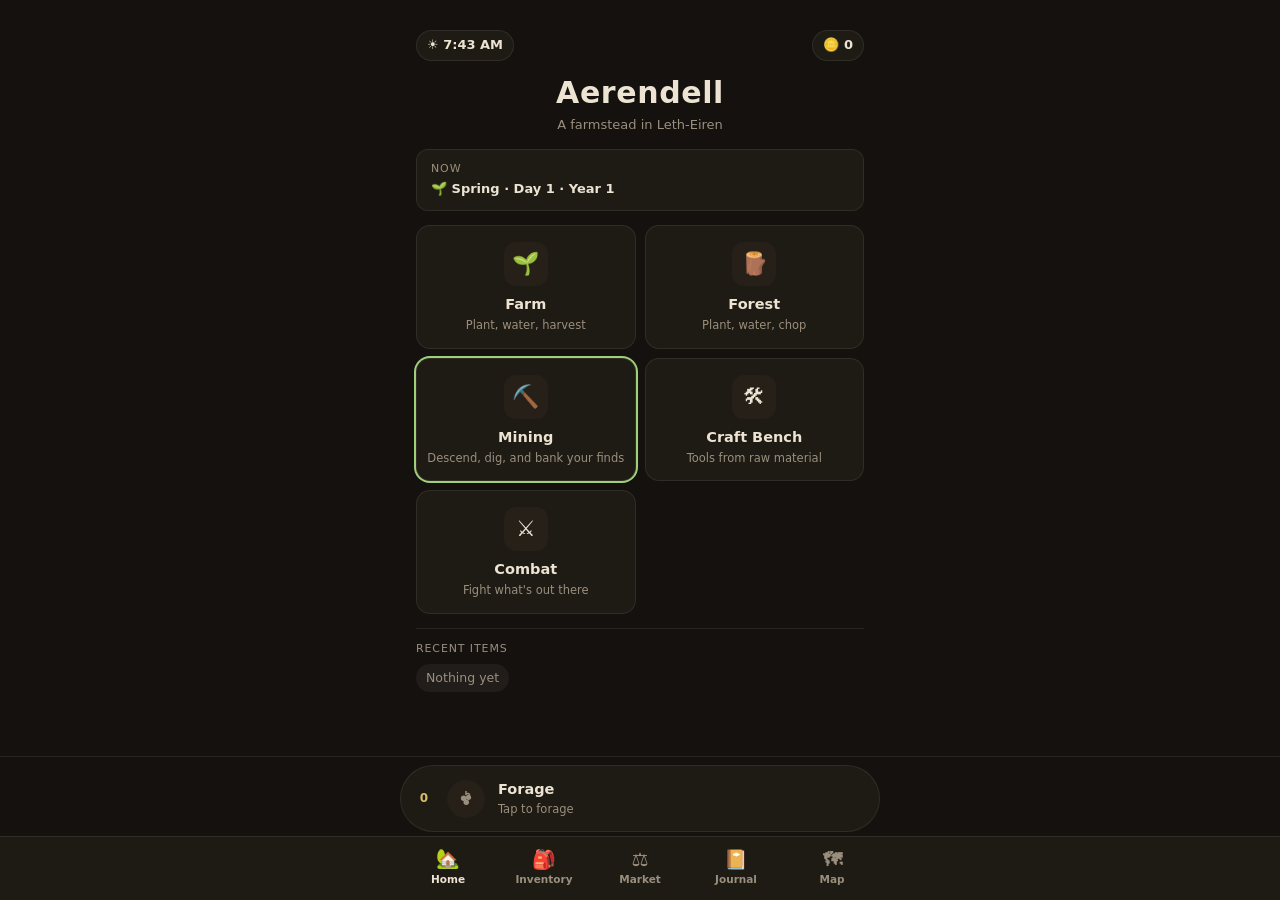
==== commit 4ef6949c: "Update Eryndor Idle: fertilizer tool, farm/logging axe-equip slot" ====
--- a/index.html
+++ b/index.html
@@ -83,6 +83,22 @@
           </span>
           <span>Seeds</span>
         </button>
+        <!-- Fertilizer sits between Seeds and the Watering Can (2026-09-02)
+             -- must be applied before the first watering tap, see
+             field.js's canUse()/fertilize(). -->
+        <button class="tool" data-tool="fertilizer">
+          <span class="tool-icon">
+            <img class="sprite-img" alt="" draggable="false">
+            <svg class="sprite-fallback" viewBox="0 0 24 24" aria-hidden="true">
+              <path d="M4 18.5c0-3 2-5.5 8-5.5s8 2.5 8 5.5" />
+              <path d="M4 18.5h16" />
+              <path d="M12 4v3" />
+              <path d="M9 6l1.5 1.5" />
+              <path d="M15 6l-1.5 1.5" />
+            </svg>
+          </span>
+          <span>Fertilizer</span>
+        </button>
         <button class="tool" data-tool="water">
           <span class="tool-icon">
             <img class="sprite-img" alt="" draggable="false">
@@ -128,10 +144,10 @@
         <div class="bar xp-bar"><div id="log-xp-fill" class="xp-fill"></div></div>
       </div>
 
-      <div class="log-axe-row">
-        <span class="log-axe-label">Axe:</span>
-        <span id="log-axe-name" class="log-axe-name">No axe equipped</span>
-      </div>
+      <!-- Equip/change the Axe straight from here -- same picker system as
+           Inventory's own Equipment page, writing the exact same
+           state.equipment.axe field. See logging.js's drawAxeSlot(). -->
+      <div id="log-axe-slot" class="log-axe-slot"></div>
 
       <div id="log-plots" class="plots"></div>
 
@@ -483,8 +499,6 @@
         </div>
       </header>
 
-      <div id="craft-stations" class="menu"></div>
-
       <div class="market-section-label">Recipes</div>
 
       <div class="craft-list">
@@ -608,6 +622,16 @@
              different location's own Craft Bench once that's a real
              distinction -- is a markup change, not a logic one. -->
       </div>
+
+      <!-- Buildable stations moved below the Recipes list (2026-09-01,
+           was above it) -- the raw-material recipes a player reaches for
+           over and over are what should be first, not a row of one-time
+           "Build ___" prompts most of which resolve to nothing further to
+           do here once built (see hub.js's visiblePlaces() -- a built
+           station moves onto Home the instant it's built, so its own card
+           here disappears the same moment). -->
+      <div class="market-section-label">Stations</div>
+      <div id="craft-stations" class="menu"></div>
     </div>
 
     <!-- ============================= MARKET =============================== -->
@@ -773,6 +797,46 @@
           <span class="pill-body">
             <span class="pill-name">Pine Planks</span>
             <span class="pill-sub">3 Pine Logs</span>
+          </span>
+          <span class="pill-count">0</span>
+        </button>
+      </div>
+    </div>
+
+    <!-- =========================== GRIND STONE ============================= -->
+    <div id="screen-grindStone" class="screen hidden">
+
+      <header class="field-head">
+        <button id="back-grindStone" class="back" aria-label="Back">‹</button>
+        <div>
+          <div class="field-title">Grind Stone</div>
+          <div class="field-sub">Grind bones into bonemeal</div>
+        </div>
+      </header>
+
+      <div class="xp">
+        <div class="xp-row">
+          <span id="grindStone-xp-level" class="xp-level">Grinding — Level 0</span>
+          <span id="grindStone-xp-count" class="xp-count">0 / 60</span>
+        </div>
+        <div class="bar xp-bar"><div id="grindStone-xp-fill" class="xp-fill"></div></div>
+      </div>
+
+      <div class="craft-list">
+        <button class="pill" data-item="grindStone">
+          <div class="pill-fill"></div>
+          <div class="pill-level-fill"></div>
+          <span class="pill-level-badge">0</span>
+          <span class="pill-icon">
+            <img class="sprite-img" alt="" draggable="false">
+            <svg class="sprite-fallback" viewBox="0 0 24 24" aria-hidden="true">
+              <circle cx="12" cy="12" r="8" />
+              <circle cx="12" cy="12" r="2.4" fill="currentColor" />
+            </svg>
+          </span>
+          <span class="pill-body">
+            <span class="pill-name">Bonemeal</span>
+            <span class="pill-sub">3 Bones</span>
           </span>
           <span class="pill-count">0</span>
         </button>
--- a/style.css
+++ b/style.css
@@ -344,31 +344,37 @@
 .plot-expand-cost .cost-ingredient.have-enough { color: var(--green); }
 .plot-expand-cost .cost-ingredient.have-short { color: var(--warn); }
 
-/* Logging's small "which axe is doing this" line -- there's no tool
-   button to show it on any more (see logging.js's rework), just a plain
-   status row above the plots, same reasoning Mining's own equipped-
-   pickaxe line already has. */
-.log-axe-row {
-  display: flex;
-  align-items: baseline;
-  gap: 6px;
-  padding: 2px 2px 4px;
-  font-size: 12.5px;
-}
-.log-axe-label { color: var(--dim); }
-.log-axe-name { font-weight: 650; }
+/* Logging's Axe slot (2026-08-31) -- a real equip-row now, not a plain
+   status line, using the shared .equip-row look Inventory's own Equipment
+   page already defines (see style.css's "inventory" section below and
+   logging.js's drawAxeSlot()). No rules needed here beyond spacing above
+   the plots. */
+.log-axe-slot { margin-bottom: 4px; }
 
 /* Growing is the pill's own default fill color (the same green every other
    pill uses); watering gets its own blue so "the can is running the show
-   right now" reads at a glance, and ripe locks to gold at full width and
-   breathes gently so a plot ready to act on doesn't get lost in a list of
-   several. Logging's own "ripe" is a partial bar instead (chop damage
-   dealt so far, see #log-plots override below), not a full one -- the
-   breathing cue still applies, it just isn't tied to the fill being full
-   any more. */
+   right now" reads at a glance, and ripe locks to gold at full width.
+   Logging's own "ripe" is a partial bar instead (chop damage dealt so
+   far, see #log-plots override below), not a full one.
+   No breathing pulse any more, for either screen (2026-08-31, disabled
+   -- not deleted: the @keyframes and the "ripe" state it drove are both
+   still real below, `.plot.ripe` just no longer references the
+   animation property, a one-line revert to bring it back). */
 .plot.watering .pill-fill { background: rgba(120, 180, 235, 0.34); }
 .plot.ripe .pill-fill { background: rgba(216, 189, 106, 0.36); }
-.plot.ripe { animation: breathe 2.1s ease-in-out infinite; }
+/* Farm/Logging plots recompute this bar's width fresh every tick (~200ms,
+   see field.js's drawField()/logging.js's drawLogging()) rather than the
+   one-shot CSS transition Craft/Mining/Forage's own pills use -- without
+   a transition duration of its own, .pill-fill's base rule (transition-
+   property only, no duration) means each of those updates just snaps
+   instantly, reading as a choppy stair-step instead of a smooth fill.
+   Longer than the tick interval itself (2026-09-01) so each step is still
+   easing into the next one when the following tick's own update arrives,
+   rather than sitting still and waiting for it. Most visible on
+   Logging's own chop bar (its whole run is only a few seconds, so 200ms
+   steps were a large fraction of it) but smooths every plot bar the same
+   way. */
+.plot .pill-fill { transition-duration: 0.25s; }
 @keyframes breathe {
   0%, 100% { box-shadow: 0 0 0 0 rgba(216, 189, 106, 0); }
   50%      { box-shadow: 0 0 14px 0 rgba(216, 189, 106, 0.30) inset; }
@@ -384,6 +390,16 @@
 .plot.actionable { box-shadow: 0 0 0 2px var(--green) inset; }
 .plot.actionable.wet-target { box-shadow: 0 0 0 2px #78b4eb inset; }
 .plot.ripe.actionable { box-shadow: 0 0 0 2px var(--gold) inset; }
+
+/* Fertilized (2026-09-02) -- a soft violet glow around the whole pill,
+   lasting the entire crop cycle it was applied to (thirsty through ripe),
+   not just the moment it's applied. Uses `filter: drop-shadow`, not
+   `box-shadow`, specifically so it never has to fight the actionable/
+   ripe rings above for the same CSS property -- a filter and a box-shadow
+   are independent properties, so this one rule layers correctly under
+   every combination of the states above rather than needing one combined
+   selector per combination. */
+.plot.fertilized { filter: drop-shadow(0 0 6px rgba(168, 120, 225, 0.7)); }
 
 /* Logging only: one sharp impact per axe tap, whether or not that's the
    one that fells the tree -- chopping is instant now (see logging.js's
@@ -418,9 +434,10 @@
 /* ================================ tools ================================ */
 .tools {
   display: grid;
-  /* Two tools now (Seeds, Watering Can) -- the Scythe's old column left a
-     visible empty third square once it was removed (2026-08-31). */
-  grid-template-columns: repeat(2, 1fr);
+  /* Three tools again (2026-09-02): Seeds, Fertilizer, Watering Can --
+     back to 3 columns now that Fertilizer fills the slot the Scythe's
+     removal (2026-08-31) had left empty. */
+  grid-template-columns: repeat(3, 1fr);
   gap: 10px;
 }
 .tool {
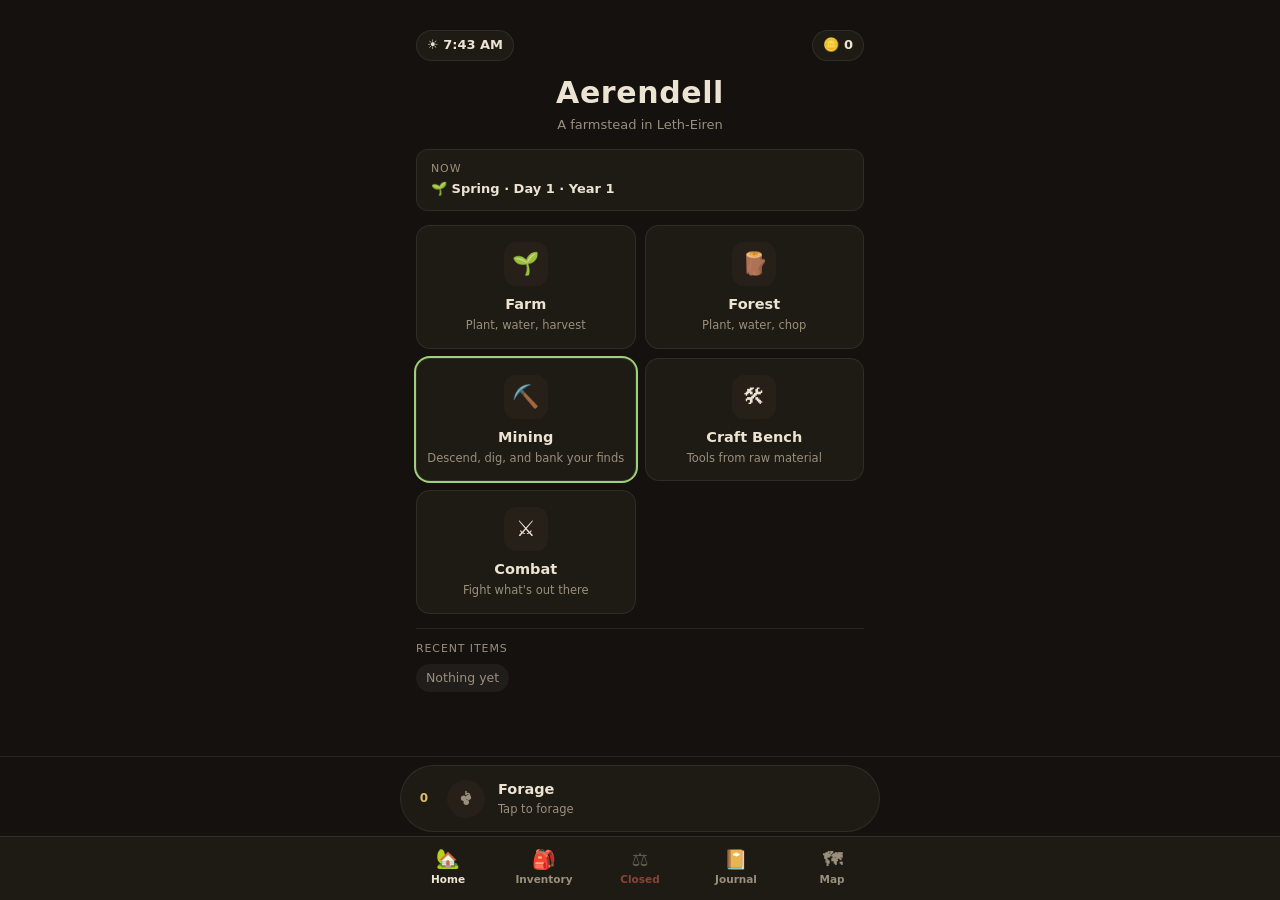
==== commit 19b37490: "Update Eryndor Idle: equip slots for watering can/pickaxe, dock, market/mining tweaks" ====
--- a/index.html
+++ b/index.html
@@ -66,6 +66,11 @@
         <div class="bar xp-bar"><div id="xp-fill" class="xp-fill"></div></div>
       </div>
 
+      <!-- Equip/change the Watering Can straight from here -- same picker
+           system Logging's own Axe slot uses, writing the exact same
+           state.equipment.can field. See field.js's drawCanSlot(). -->
+      <div id="field-can-slot" class="log-axe-slot"></div>
+
       <div class="field-grid">
       <div id="plots" class="plots"></div>
 
@@ -173,6 +178,11 @@
         </div>
         <div class="bar xp-bar"><div id="mining-xp-fill" class="xp-fill"></div></div>
       </div>
+
+      <!-- Equip/change the Pickaxe straight from here -- same picker
+           system Logging's own Axe slot uses, writing the exact same
+           state.equipment.pick field. See mining.js's drawPickaxeSlot(). -->
+      <div id="mine-pickaxe-slot" class="log-axe-slot"></div>
 
       <!-- The current depth zone's own illustration -- one custom image per
            MINE_ZONES entry (src/data.js), dropped in at
@@ -352,6 +362,21 @@
       </div>
 
       <div id="combat-arena" class="hidden">
+        <!-- Archery/Melee's own compact progress, visible while actually
+             fighting -- see combat.js's drawWeaponSkillsXp(). Whichever
+             one a kill feeds depends on the weapon equipped at the moment
+             the enemy falls, not which of these happens to be showing. -->
+        <div class="combat-skill-row">
+          <div class="combat-skill">
+            <span id="combat-archery-level" class="combat-skill-label">Archery — Lv 0</span>
+            <div class="bar xp-bar small"><div id="combat-archery-fill" class="xp-fill"></div></div>
+          </div>
+          <div class="combat-skill">
+            <span id="combat-melee-level" class="combat-skill-label">Melee — Lv 0</span>
+            <div class="bar xp-bar small"><div id="combat-melee-fill" class="xp-fill"></div></div>
+          </div>
+        </div>
+
         <div class="combatant">
           <div class="combatant-head">
             <span class="combatant-name">
@@ -383,7 +408,7 @@
         <div class="combat-actions">
           <button class="combat-action attack" id="combat-btn-attack">
             <span class="name">Attack</span>
-            <span class="sub">Weapon damage, no defense</span>
+            <span class="sub" id="combat-attack-sub">Weapon damage, no defense</span>
           </button>
           <button class="combat-action defend" id="combat-btn-defend">
             <span class="name">Defend</span>
@@ -429,16 +454,16 @@
         </div>
       </header>
 
-      <div id="equip-page" class="equip-layout">
+      <div id="equip-page" class="equip-layout hidden">
         <div id="equip-list" class="equip-list"></div>
       </div>
 
-      <div id="inv-hint" class="hint hidden">Tap an item to store it.</div>
-      <div id="inv-grid" class="inv-grid hidden"></div>
+      <div id="inv-hint" class="hint">Tap an item to store it.</div>
+      <div id="inv-grid" class="inv-grid"></div>
 
       <div class="inv-toggle">
-        <button id="inv-view-equipment" class="inv-view-btn active">Equipment</button>
-        <button id="inv-view-bag" class="inv-view-btn">Bag</button>
+        <button id="inv-view-equipment" class="inv-view-btn">Equipment</button>
+        <button id="inv-view-bag" class="inv-view-btn active">Bag</button>
         <button id="inv-view-storage" class="inv-view-btn">Storage</button>
       </div>
     </div>
@@ -574,6 +599,114 @@
           <span class="pill-count">0</span>
         </button>
 
+        <button class="pill" data-item="scrapPickaxe">
+          <div class="pill-fill"></div>
+          <div class="pill-level-fill"></div>
+          <span class="pill-level-badge">0</span>
+          <span class="pill-icon">
+            <img class="sprite-img" alt="" draggable="false">
+            <svg class="sprite-fallback" viewBox="0 0 24 24" aria-hidden="true">
+              <path d="M12 11 8 21" />
+              <path d="M4 8c3-3 6-4 8-3s5 0 8-3" />
+            </svg>
+          </span>
+          <span class="pill-body">
+            <span class="pill-name">Scrap Pickaxe</span>
+            <span class="pill-sub">10 Birch Planks · 8 Scrap Metal</span>
+          </span>
+          <span class="pill-count">0</span>
+        </button>
+
+        <button class="pill" data-item="scrapAxe">
+          <div class="pill-fill"></div>
+          <div class="pill-level-fill"></div>
+          <span class="pill-level-badge">0</span>
+          <span class="pill-icon">
+            <img class="sprite-img" alt="" draggable="false">
+            <svg class="sprite-fallback" viewBox="0 0 24 24" aria-hidden="true">
+              <path d="M6 20 15 9" />
+              <path d="M15 9 21 4 20 10 14 13Z" />
+            </svg>
+          </span>
+          <span class="pill-body">
+            <span class="pill-name">Scrap Axe</span>
+            <span class="pill-sub">10 Birch Planks · 8 Scrap Metal</span>
+          </span>
+          <span class="pill-count">0</span>
+        </button>
+
+        <button class="pill" data-item="scrapWateringCan">
+          <div class="pill-fill"></div>
+          <div class="pill-level-fill"></div>
+          <span class="pill-level-badge">0</span>
+          <span class="pill-icon">
+            <img class="sprite-img" alt="" draggable="false">
+            <svg class="sprite-fallback" viewBox="0 0 24 24" aria-hidden="true">
+              <path d="M6 11h9v6.5A2.5 2.5 0 0 1 12.5 20h-4A2.5 2.5 0 0 1 6 17.5V11Z" />
+              <path d="M15 12.5 19 9.5" />
+              <path d="M17.6 7.6 21 11.4" />
+              <path d="M8.6 11V9.2a2.4 2.4 0 0 1 4.8 0V11" />
+            </svg>
+          </span>
+          <span class="pill-body">
+            <span class="pill-name">Scrap Watering Can</span>
+            <span class="pill-sub">10 Birch Planks · 8 Scrap Metal</span>
+          </span>
+          <span class="pill-count">0</span>
+        </button>
+
+        <button class="pill" data-item="scrapHelm">
+          <div class="pill-fill"></div>
+          <div class="pill-level-fill"></div>
+          <span class="pill-level-badge">0</span>
+          <span class="pill-icon">
+            <img class="sprite-img" alt="" draggable="false">
+            <svg class="sprite-fallback" viewBox="0 0 24 24" aria-hidden="true">
+              <path d="M5 12a7 7 0 0 1 14 0v3H5Z" />
+              <path d="M5 15h14" />
+            </svg>
+          </span>
+          <span class="pill-body">
+            <span class="pill-name">Scrap Helm</span>
+            <span class="pill-sub">6 Scrap Metal · 4 Leather</span>
+          </span>
+          <span class="pill-count">0</span>
+        </button>
+
+        <button class="pill" data-item="scrapArmor">
+          <div class="pill-fill"></div>
+          <div class="pill-level-fill"></div>
+          <span class="pill-level-badge">0</span>
+          <span class="pill-icon">
+            <img class="sprite-img" alt="" draggable="false">
+            <svg class="sprite-fallback" viewBox="0 0 24 24" aria-hidden="true">
+              <path d="M12 3 19 6v6c0 5-3 8-7 9-4-1-7-4-7-9V6Z" />
+            </svg>
+          </span>
+          <span class="pill-body">
+            <span class="pill-name">Scrap Armor</span>
+            <span class="pill-sub">8 Scrap Metal · 6 Leather</span>
+          </span>
+          <span class="pill-count">0</span>
+        </button>
+
+        <button class="pill" data-item="scrapLegs">
+          <div class="pill-fill"></div>
+          <div class="pill-level-fill"></div>
+          <span class="pill-level-badge">0</span>
+          <span class="pill-icon">
+            <img class="sprite-img" alt="" draggable="false">
+            <svg class="sprite-fallback" viewBox="0 0 24 24" aria-hidden="true">
+              <path d="M7 3h10l1 9-3 9h-2l-1-9-1 9H9l-3-9Z" />
+            </svg>
+          </span>
+          <span class="pill-body">
+            <span class="pill-name">Scrap Legs</span>
+            <span class="pill-sub">8 Scrap Metal · 6 Leather</span>
+          </span>
+          <span class="pill-count">0</span>
+        </button>
+
         <button class="pill" data-item="flintDagger">
           <div class="pill-fill"></div>
           <div class="pill-level-fill"></div>
@@ -605,6 +738,24 @@
           <span class="pill-body">
             <span class="pill-name">Wooden Buckler</span>
             <span class="pill-sub">20 Sticks · 10 Stone</span>
+          </span>
+          <span class="pill-count">0</span>
+        </button>
+
+        <button class="pill" data-item="highlandSack">
+          <div class="pill-fill"></div>
+          <div class="pill-level-fill"></div>
+          <span class="pill-level-badge">0</span>
+          <span class="pill-icon">
+            <img class="sprite-img" alt="" draggable="false">
+            <svg class="sprite-fallback" viewBox="0 0 24 24" aria-hidden="true">
+              <path d="M7 9V7a5 5 0 0 1 10 0v2" />
+              <path d="M5 9h14l-1.5 12h-11Z" />
+            </svg>
+          </span>
+          <span class="pill-body">
+            <span class="pill-name">Highland Sack</span>
+            <span class="pill-sub">5 Cloth</span>
           </span>
           <span class="pill-count">0</span>
         </button>
@@ -642,6 +793,7 @@
         <div>
           <div class="field-title">Market</div>
           <div id="market-sub" class="field-sub">Aerendell</div>
+          <div id="market-hours" class="field-sub"></div>
         </div>
       </header>
 
@@ -761,6 +913,22 @@
           </span>
           <span class="pill-count">0</span>
         </button>
+        <button class="pill" data-item="yarn">
+          <div class="pill-fill"></div>
+          <div class="pill-level-fill"></div>
+          <span class="pill-level-badge">0</span>
+          <span class="pill-icon">
+            <img class="sprite-img" alt="" draggable="false">
+            <svg class="sprite-fallback" viewBox="0 0 24 24" aria-hidden="true">
+              <path d="M12 4a8 8 0 0 1 0 16 6 6 0 0 1 0-12 4 4 0 0 1 0 8 2 2 0 0 1 0-4" />
+            </svg>
+          </span>
+          <span class="pill-body">
+            <span class="pill-name">Yarn</span>
+            <span class="pill-sub">3 Wool</span>
+          </span>
+          <span class="pill-count">0</span>
+        </button>
       </div>
     </div>
 
@@ -800,6 +968,23 @@
           </span>
           <span class="pill-count">0</span>
         </button>
+
+        <button class="pill" data-item="birchPlanks">
+          <div class="pill-fill"></div>
+          <div class="pill-level-fill"></div>
+          <span class="pill-level-badge">0</span>
+          <span class="pill-icon">
+            <img class="sprite-img" alt="" draggable="false">
+            <svg class="sprite-fallback" viewBox="0 0 24 24" aria-hidden="true">
+              <path d="M4 8h16M4 12h16M4 16h16" />
+            </svg>
+          </span>
+          <span class="pill-body">
+            <span class="pill-name">Birch Planks</span>
+            <span class="pill-sub">3 Birch Logs · 1 Pine Plank</span>
+          </span>
+          <span class="pill-count">0</span>
+        </button>
       </div>
     </div>
 
@@ -843,6 +1028,152 @@
       </div>
     </div>
 
+    <!-- ============================= BEEHIVE ================================ -->
+    <!-- Not a fixed .craft-list like every other station -- state.beehiveSlots
+         is a growable array of independent Honey timers (see beehive.js),
+         so this reuses the same .plots list shape Farm/Logging's own
+         expandable plot rows use, "+ New Honey Slot" card included. -->
+    <div id="screen-beehive" class="screen hidden">
+
+      <header class="field-head">
+        <button id="back-beehive" class="back" aria-label="Back">‹</button>
+        <div>
+          <div class="field-title">Beehive</div>
+          <div class="field-sub">Keep bees, craft honey</div>
+        </div>
+      </header>
+
+      <div class="xp">
+        <div class="xp-row">
+          <span id="beehive-xp-level" class="xp-level">Beekeeping — Level 0</span>
+          <span id="beehive-xp-count" class="xp-count">0 / 60</span>
+        </div>
+        <div class="bar xp-bar"><div id="beehive-xp-fill" class="xp-fill"></div></div>
+      </div>
+
+      <div id="beehive-slots" class="plots"></div>
+
+      <div id="beehive-hint" class="hint">Tap a hive to start a batch of Honey.</div>
+    </div>
+
+    <!-- ========================= FLETCHING BENCH ============================ -->
+    <div id="screen-fletchingBench" class="screen hidden">
+
+      <header class="field-head">
+        <button id="back-fletchingBench" class="back" aria-label="Back">‹</button>
+        <div>
+          <div class="field-title">Fletching Bench</div>
+          <div class="field-sub">Craft bows and arrows</div>
+        </div>
+      </header>
+
+      <div class="xp">
+        <div class="xp-row">
+          <span id="fletchingBench-xp-level" class="xp-level">Fletcher — Level 0</span>
+          <span id="fletchingBench-xp-count" class="xp-count">0 / 60</span>
+        </div>
+        <div class="bar xp-bar"><div id="fletchingBench-xp-fill" class="xp-fill"></div></div>
+      </div>
+
+      <div class="craft-list">
+        <button class="pill" data-item="shortBow">
+          <div class="pill-fill"></div>
+          <div class="pill-level-fill"></div>
+          <span class="pill-level-badge">0</span>
+          <span class="pill-icon">
+            <img class="sprite-img" alt="" draggable="false">
+            <svg class="sprite-fallback" viewBox="0 0 24 24" aria-hidden="true">
+              <path d="M6 3c6 3 6 15 0 18" />
+              <path d="M6 3 6 21" />
+              <path d="M6 12h14" />
+              <path d="M17 9l3 3-3 3" />
+            </svg>
+          </span>
+          <span class="pill-body">
+            <span class="pill-name">Short Bow</span>
+            <span class="pill-sub">12 Pine Planks · 10 String</span>
+          </span>
+          <span class="pill-count">0</span>
+        </button>
+
+        <button class="pill" data-item="flintArrows">
+          <div class="pill-fill"></div>
+          <div class="pill-level-fill"></div>
+          <span class="pill-level-badge">0</span>
+          <span class="pill-icon">
+            <img class="sprite-img" alt="" draggable="false">
+            <svg class="sprite-fallback" viewBox="0 0 24 24" aria-hidden="true">
+              <path d="M4 20 18 6" />
+              <path d="M18 6 14 6 18 10Z" />
+              <path d="M6 18 4 20 6 22" />
+            </svg>
+          </span>
+          <span class="pill-body">
+            <span class="pill-name">Flint Arrows</span>
+            <span class="pill-sub">1 Sticks · 1 Flint · 1 Feathers</span>
+          </span>
+          <span class="pill-count">0</span>
+        </button>
+      </div>
+    </div>
+
+    <!-- ================================ LOOM ================================ -->
+    <div id="screen-loom" class="screen hidden">
+
+      <header class="field-head">
+        <button id="back-loom" class="back" aria-label="Back">‹</button>
+        <div>
+          <div class="field-title">Loom</div>
+          <div class="field-sub">Weave string and yarn into cloth</div>
+        </div>
+      </header>
+
+      <div class="xp">
+        <div class="xp-row">
+          <span id="loom-xp-level" class="xp-level">Weaving — Level 0</span>
+          <span id="loom-xp-count" class="xp-count">0 / 60</span>
+        </div>
+        <div class="bar xp-bar"><div id="loom-xp-fill" class="xp-fill"></div></div>
+      </div>
+
+      <div class="craft-list">
+        <button class="pill" data-item="loomCloth">
+          <div class="pill-fill"></div>
+          <div class="pill-level-fill"></div>
+          <span class="pill-level-badge">0</span>
+          <span class="pill-icon">
+            <img class="sprite-img" alt="" draggable="false">
+            <svg class="sprite-fallback" viewBox="0 0 24 24" aria-hidden="true">
+              <path d="M4 6h16M4 12h16M4 18h16" />
+            </svg>
+          </span>
+          <span class="pill-body">
+            <span class="pill-name">Cloth</span>
+            <span class="pill-sub">5 String</span>
+          </span>
+          <span class="pill-count">0</span>
+        </button>
+
+        <button class="pill" data-item="loomFabric">
+          <div class="pill-fill"></div>
+          <div class="pill-level-fill"></div>
+          <span class="pill-level-badge">0</span>
+          <span class="pill-icon">
+            <img class="sprite-img" alt="" draggable="false">
+            <svg class="sprite-fallback" viewBox="0 0 24 24" aria-hidden="true">
+              <path d="M4 6h16M4 12h16M4 18h16" />
+              <path d="M4 6v12M12 6v12M20 6v12" />
+            </svg>
+          </span>
+          <span class="pill-body">
+            <span class="pill-name">Fabric</span>
+            <span class="pill-sub">5 Yarn</span>
+          </span>
+          <span class="pill-count">0</span>
+        </button>
+      </div>
+    </div>
+
     <!-- =========================== STONE CUTTER ============================ -->
     <div id="screen-stoneCutter" class="screen hidden">
 
@@ -1024,6 +1355,9 @@
 
       <div id="township-list" class="township-list"></div>
     </div>
+
+    <!-- =============================== TOAST =============================== -->
+    <div id="toast" class="toast"></div>
 
     <!-- ========================== SEED CHOOSER ========================== -->
     <div id="sheet" class="sheet-wrap hidden">
--- a/style.css
+++ b/style.css
@@ -751,10 +751,37 @@
   100% { filter: brightness(1); box-shadow: none; }
 }
 
+/* Archery/Melee's own compact readout in the Combat arena (2026-09-02) --
+   half-width, no level-up flash, just enough to see the two skills moving
+   without competing with Combat's own full-size bar above. */
+.combat-skill-row {
+  display: flex;
+  gap: 10px;
+  margin: 0 0 10px;
+}
+.combat-skill { flex: 1; min-width: 0; }
+.combat-skill-label { font-size: 11px; font-weight: 600; color: var(--dim); }
+/* .small is combined directly on the same element as .bar.xp-bar in the
+   markup (`class="bar xp-bar small"`), not a nested child -- this needs
+   to out-specificity plain .bar's own height, not just re-declare it on
+   a descendant that doesn't exist. */
+.bar.xp-bar.small { height: 3px; margin: 4px 0 0; }
+
 /* ============================== skills screen ============================ */
+/* Two columns once there's room for them (a wide window/tablet), one
+   column on an actual phone-width viewport -- auto-fit/minmax means this
+   never needs a manual breakpoint, it just reflows with whatever width
+   #app/.screen actually has. Redesigned (2026-09-04) to read closer to a
+   game-y "stat card" grid: a bigger bordered icon slot, and a segmented
+   (tick-marked) XP bar instead of one smooth fill. */
 .skills-list {
-  display: flex;
-  flex-direction: column;
+  display: grid;
+  /* 200px, not a rounder 240 -- #app/.screen caps out at 480px even on a
+     wide window (this game's whole canvas is phone-shaped by design), so
+     240px-minimum columns would never actually fit two side by side there.
+     200px clears two within that same 480px cap while still collapsing to
+     one on a genuinely narrow phone. */
+  grid-template-columns: repeat(auto-fit, minmax(200px, 1fr));
   gap: 10px;
 }
 .skill-row {
@@ -763,26 +790,31 @@
   gap: 12px;
   padding: 12px 14px;
   border: 1px solid var(--line);
-  border-radius: 14px;
+  border-radius: 16px;
   background: var(--panel);
+  box-shadow: 0 1px 0 rgba(255, 255, 255, 0.03) inset, 0 2px 6px rgba(0, 0, 0, 0.18);
 }
 .skill-row.maxed { border-color: var(--gold); }
 
 /* The one canonical skill icon, wired to the same useSprite() pipeline
    every other icon in the game uses -- an emoji placeholder today, a real
-   image the moment assets/sprites/skills/<id>.png exists. */
+   image the moment assets/sprites/skills/<id>.png exists. Sized and
+   bordered like a distinct "slot" (inset shadow, its own border) rather
+   than a flat tinted circle, closer to the reference's own icon tiles. */
 .skill-icon {
-  width: 40px;
-  height: 40px;
+  width: 52px;
+  height: 52px;
   flex-shrink: 0;
   display: grid;
   place-items: center;
-  border-radius: 10px;
+  border: 1px solid var(--line);
+  border-radius: 12px;
   background: var(--panel-2);
-  font-size: 20px;
+  box-shadow: inset 0 2px 5px rgba(0, 0, 0, 0.35);
+  font-size: 24px;
   overflow: hidden;
 }
-.skill-icon .sprite-img { display: none; width: 70%; height: 70%; object-fit: contain; }
+.skill-icon .sprite-img { display: none; width: 78%; height: 78%; object-fit: contain; image-rendering: pixelated; }
 .skill-icon.using-sprite .sprite-img { display: block; }
 .skill-icon.using-sprite .sprite-fallback { display: none; }
 
@@ -791,10 +823,22 @@
   display: flex;
   justify-content: space-between;
   align-items: baseline;
-  font-size: 13.5px;
-}
-.skill-name { font-weight: 650; color: var(--text); }
-.skill-level { color: var(--dim); font-variant-numeric: tabular-nums; }
+  gap: 6px;
+  font-size: 14.5px;
+}
+/* Truncates instead of wrapping -- at two-columns-wide a longer name
+   ("Woodcutting", "Stonecutting") wrapping to a second line would run
+   straight into "Level N" sitting to its right; an ellipsis reads better
+   here than either wrapping or shrinking the level text to fit. */
+.skill-name {
+  font-weight: 700;
+  color: var(--text);
+  min-width: 0;
+  overflow: hidden;
+  text-overflow: ellipsis;
+  white-space: nowrap;
+}
+.skill-level { color: var(--dim); font-variant-numeric: tabular-nums; font-weight: 600; flex-shrink: 0; }
 .skill-row-sub {
   display: flex;
   justify-content: space-between;
@@ -802,7 +846,33 @@
   color: var(--dim);
   margin-top: 2px;
 }
-.skill-row .bar.xp-bar { margin-top: 8px; }
+/* The segmented look -- a repeating-gradient overlay drawn on top of both
+   the empty track and the green fill divides it into ~20 even ticks with
+   no changes needed to the fill's own width/transition logic (still one
+   plain xp-fill underneath, same as every other bar in this game). */
+.skill-row .bar.xp-bar {
+  height: 11px;
+  margin-top: 9px;
+  border-radius: 4px;
+  position: relative;
+  background: var(--panel-2);
+  border: 1px solid var(--line);
+}
+.skill-row .bar.xp-bar .xp-fill { border-radius: 0; height: 100%; }
+.skill-row .bar.xp-bar::after {
+  content: "";
+  position: absolute;
+  inset: 0;
+  border-radius: 3px;
+  background-image: repeating-linear-gradient(
+    to right,
+    transparent 0,
+    transparent calc(5% - 2px),
+    rgba(0, 0, 0, 0.4) calc(5% - 2px),
+    rgba(0, 0, 0, 0.4) 5%
+  );
+  pointer-events: none;
+}
 .skill-row.maxed .xp-fill { background: var(--gold); }
 
 /* Outlined in --warn rather than filled -- a destructive action that lives
@@ -1364,6 +1434,13 @@
 .dock-btn.current { color: var(--text); }
 .dock-btn.current .dock-icon { transform: translateY(-1px); }
 .dock-btn.locked { color: var(--dim); opacity: 0.55; }
+/* The Market dock button while a town's market is closed for the night
+   (dock.js's refreshMarketDockBadge()) -- same dimmed language
+   .dock-btn.locked already uses, plus the swapped-in "Closed" label
+   itself (that text change is what actually communicates it; the dimming
+   alone would look identical to any other momentarily-inactive icon). */
+.dock-btn.closed { color: var(--dim); opacity: 0.55; }
+.dock-btn.closed .dock-label { color: var(--warn); }
 .dock-btn.shake { animation: nope 0.32s ease; }
 
 /* ================================ inventory ============================== */
@@ -1448,15 +1525,28 @@
 .inv-grid {
   display: grid;
   grid-template-columns: repeat(5, 1fr);
+  /* Rows default to `auto`, sized off content -- but a grid item's own
+     aspect-ratio (.inv-card's 1:1) isn't stable content height the way
+     text is, and inside this element's own flex:1/min-height:0/
+     overflow-y:auto zone, auto-row sizing was collapsing every row to a
+     sliver and letting every square card spill into the ones below it
+     (Storage's 100-slot grid, especially, made this obvious). Fixed by
+     pinning rows to their content's own natural height explicitly.
+  */
+  grid-auto-rows: min-content;
   align-content: flex-start;
   gap: 7px;
   /* Same bounded-zone reasoning as .equip-layout -- a big Bag/Storage
      haul scrolls inside this grid instead of growing the whole screen
-     past the toggle pinned below it. */
+     past the toggle pinned below it. Scrollbar hidden (still fully
+     touch/wheel-scrollable) so this reads the same as every other
+     screen's own plain page scroll instead of a boxed-in slider. */
   flex: 1;
   min-height: 0;
   overflow-y: auto;
-}
+  scrollbar-width: none;
+}
+.inv-grid::-webkit-scrollbar { display: none; }
 
 .inv-card {
   position: relative;
@@ -1524,6 +1614,18 @@
   font-variant-numeric: tabular-nums;
 }
 
+/* An open, unused slot -- one per remaining Math.ceil(cap - used) in the
+   grid (src/inventory.js's buildInventory()), so the player can see at a
+   glance how much room is actually left rather than just what's owned.
+   Dashed and dim, no icon/count/label, and not a <button> -- there's
+   nothing to tap on an empty slot. */
+.inv-card.empty {
+  border-style: dashed;
+  border-color: var(--line);
+  background: transparent;
+  cursor: default;
+}
+
 .inv-empty {
   grid-column: 1 / -1;
   text-align: center;
@@ -1832,3 +1934,66 @@
   color: var(--green);
   text-align: center;
 }
+
+/* ================================= toast ================================= */
+/* One shared banner, above every screen and even the zone wheel (z-index
+   40) -- a full-bag notice needs to land no matter what's on screen when
+   it fires, including mid zone-level-up. Hidden via opacity/translate, not
+   [hidden], so the 2.2s auto-hide (src/toast.js) can transition out rather
+   than just vanishing. */
+.toast {
+  position: fixed;
+  left: 50%;
+  bottom: 96px;
+  z-index: 50;
+  transform: translate(-50%, 12px);
+  opacity: 0;
+  pointer-events: none;
+  max-width: calc(100% - 32px);
+  padding: 10px 16px;
+  border-radius: 999px;
+  background: var(--panel-2);
+  border: 1px solid var(--line);
+  color: var(--text);
+  font-size: 13px;
+  font-weight: 650;
+  text-align: center;
+  box-shadow: 0 8px 24px rgba(0, 0, 0, 0.25);
+  transition: opacity 0.18s ease, transform 0.18s ease;
+}
+.toast.shown {
+  opacity: 1;
+  transform: translate(-50%, 0);
+}
+
+/* ============================== quick nav ================================ */
+/* The Home dock button's own popup (src/dock.js's openStationQuickNav()) --
+   a dense icon grid rather than the tall one-row-per-item list every other
+   sheet in this game uses (seed-row etc.), since the whole point is
+   scanning every built station at a glance and tapping straight to one. */
+.quicknav-grid {
+  display: grid;
+  grid-template-columns: repeat(4, 1fr);
+  gap: 10px;
+}
+.quicknav-btn {
+  display: flex;
+  flex-direction: column;
+  align-items: center;
+  gap: 6px;
+  padding: 12px 4px;
+  border: 1px solid var(--line);
+  border-radius: 14px;
+  background: var(--panel-2);
+  color: var(--text);
+  font: inherit;
+  cursor: pointer;
+}
+.quicknav-btn:active { background: var(--panel); }
+.quicknav-icon { font-size: 22px; line-height: 1; }
+.quicknav-name {
+  font-size: 11px;
+  font-weight: 600;
+  text-align: center;
+  line-height: 1.2;
+}
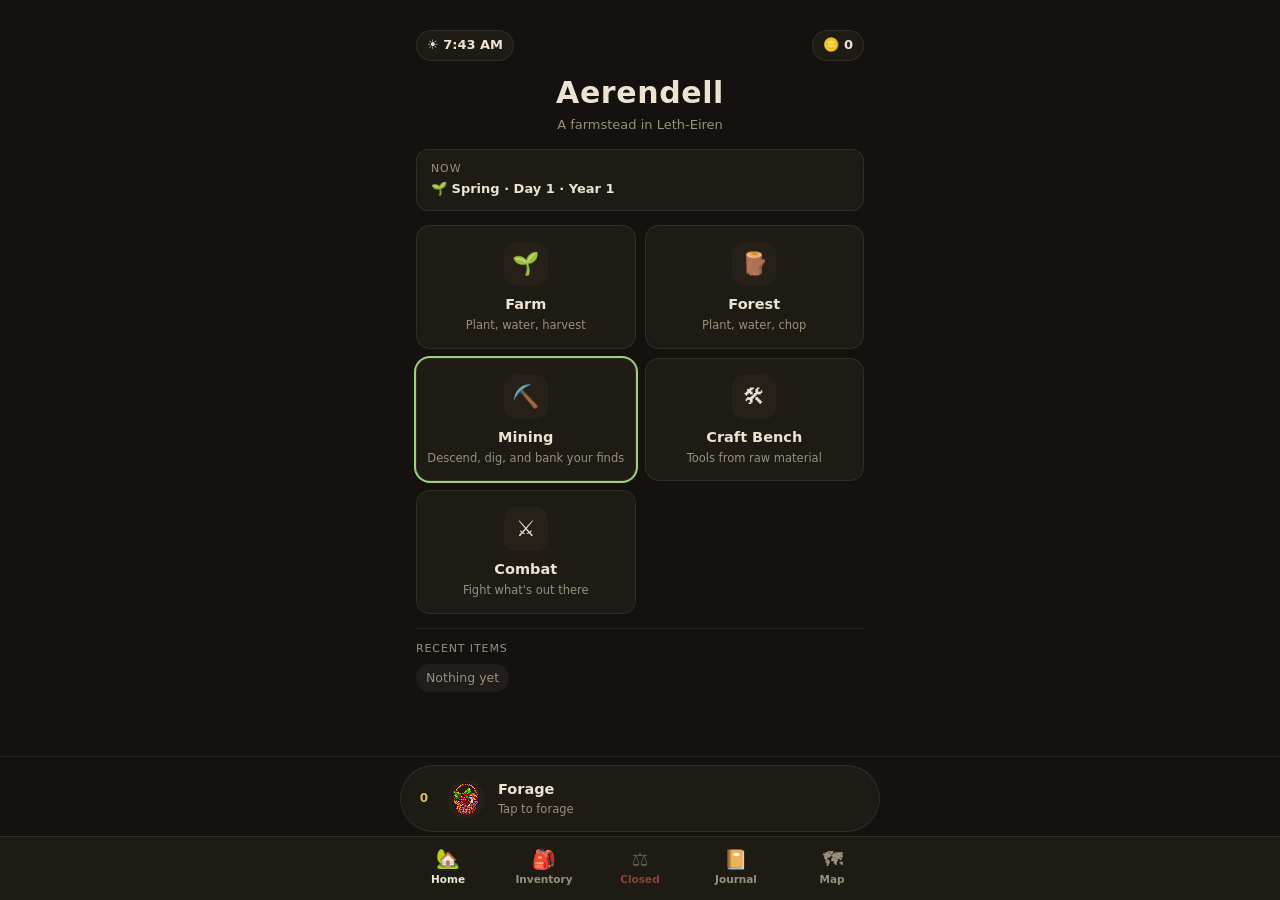
==== commit 77acc3b3: "Update Eryndor Idle: dev/playtest room, skills sprites, forage art" ====
--- a/index.html
+++ b/index.html
@@ -459,6 +459,12 @@
       </div>
 
       <div id="inv-hint" class="hint">Tap an item to store it.</div>
+      <!-- Bag/Storage only (inventory.js's setView() hides this on
+           Equipment) -- moves everything at once except equipped items
+           (never in this list to begin with) and anything in FOODS, kept
+           back on purpose so a quick food supply stays wherever it
+           actually needs to be for Combat's own Eat action. -->
+      <button id="inv-move-all-btn" class="inv-move-all-btn hidden">Move All</button>
       <div id="inv-grid" class="inv-grid"></div>
 
       <div class="inv-toggle">
@@ -487,7 +493,10 @@
       <div id="skills-page">
         <div id="skills-list" class="skills-list"></div>
 
-        <button id="reset-save-btn" class="reset-save-btn">Reset Save</button>
+        <div class="skills-footer-actions">
+          <button id="dev-room-btn" class="dev-room-btn">🛠 Dev Room</button>
+          <button id="reset-save-btn" class="reset-save-btn">Reset Save</button>
+        </div>
       </div>
 
       <div id="collection-page" class="hidden">
@@ -1349,11 +1358,18 @@
         <button id="back-township" class="back" aria-label="Back">‹</button>
         <div>
           <div class="field-title">Township</div>
-          <div class="field-sub">Villagers and their upgrades</div>
-        </div>
-      </header>
-
+          <div class="field-sub">Assign villagers to professions</div>
+        </div>
+      </header>
+
+      <div id="township-slots" class="township-slots"></div>
       <div id="township-list" class="township-list"></div>
+
+      <div class="inv-toggle">
+        <button id="township-view-upkeep" class="inv-view-btn active">Village Upkeep</button>
+        <button id="township-view-housing" class="inv-view-btn">Housing</button>
+      </div>
+      <div id="township-tab" class="township-list"></div>
     </div>
 
     <!-- =============================== TOAST =============================== -->
--- a/style.css
+++ b/style.css
@@ -768,20 +768,15 @@
 .bar.xp-bar.small { height: 3px; margin: 4px 0 0; }
 
 /* ============================== skills screen ============================ */
-/* Two columns once there's room for them (a wide window/tablet), one
-   column on an actual phone-width viewport -- auto-fit/minmax means this
-   never needs a manual breakpoint, it just reflows with whatever width
-   #app/.screen actually has. Redesigned (2026-09-04) to read closer to a
-   game-y "stat card" grid: a bigger bordered icon slot, and a segmented
-   (tick-marked) XP bar instead of one smooth fill. */
+/* One column, by request -- an earlier pass tried a responsive two-column
+   grid, reverted back to the simple single-column list every other
+   .craft-list-shaped screen in this game already uses. Still redesigned
+   (2026-09-04) to read closer to a game-y "stat card" look: a bigger
+   bordered icon slot, and a segmented (tick-marked) XP bar instead of one
+   smooth fill. */
 .skills-list {
-  display: grid;
-  /* 200px, not a rounder 240 -- #app/.screen caps out at 480px even on a
-     wide window (this game's whole canvas is phone-shaped by design), so
-     240px-minimum columns would never actually fit two side by side there.
-     200px clears two within that same 480px cap while still collapsing to
-     one on a genuinely narrow phone. */
-  grid-template-columns: repeat(auto-fit, minmax(200px, 1fr));
+  display: flex;
+  flex-direction: column;
   gap: 10px;
 }
 .skill-row {
@@ -881,9 +876,13 @@
    The actual confirmation is a second step (see .reset-warning/
    .reset-confirm-btn below, in the shared sheet) -- this alone never
    touches the save. */
+.skills-footer-actions {
+  display: flex;
+  gap: 10px;
+  margin-top: 18px;
+}
 .reset-save-btn {
-  width: 100%;
-  margin-top: 18px;
+  flex: 1;
   padding: 12px;
   background: transparent;
   border: 1px solid var(--warn);
@@ -894,6 +893,23 @@
   cursor: pointer;
 }
 .reset-save-btn:active { background: rgba(224, 104, 79, 0.12); }
+
+/* Gold, not the reset button's own --warn red -- this one isn't
+   destructive by itself (every action inside still just saves+reloads,
+   nothing fires the moment this button itself is tapped), so it should
+   read as "tools," not "careful." */
+.dev-room-btn {
+  flex: 1;
+  padding: 12px;
+  background: transparent;
+  border: 1px solid var(--gold);
+  border-radius: 12px;
+  color: var(--gold);
+  font: inherit;
+  font-weight: 600;
+  cursor: pointer;
+}
+.dev-room-btn:active { background: rgba(216, 189, 106, 0.12); }
 
 /* ------------------------------------------------------------- collection
    Animal-Crossing-style completionist log (journal.js's buildCollection())
@@ -1201,8 +1217,33 @@
   border-radius: 999px;
   padding: 4px 10px;
 }
+
+/* Township's own worker roster (2026-09-04 redesign, reworked again same
+   day) -- a real .pill per role (Forager included, now just another
+   WORKERS entry), same icon/body/level-bar shape every Craft/Station pill
+   already uses, with .villager-hire-cost reused as-is for the right-hand
+   label ("Assign", "Unassign", "Full", or blank while locked -- there's no
+   more Shard price to show, assigning is free). Sits in its own flex
+   column of cards, one .worker-pill per line, rather than crammed
+   alongside other township-card content. */
+.worker-pill { margin-bottom: 8px; }
+/* Every worker-pill label reuses .villager-hire-cost's own gold styling
+   rather than its Shard-price look -- .worker-pill-maxed just suppresses
+   the " Shards" suffix .villager-hire-cost::after normally adds, applied
+   unconditionally here since none of these labels are ever a currency
+   amount any more. */
+.worker-pill-price.worker-pill-maxed::after { content: ""; }
+.worker-pill-price.worker-pill-maxed { color: var(--gold); }
 .villager-hire.unaffordable { opacity: 0.55; }
 .villager-hire.shake { animation: nope 0.32s ease; }
+
+/* The "X / Y villager slots assigned" line at the top of Township, above
+   the roster -- plain text, not a card, same idea as .field-sub. */
+.township-slots {
+  font-size: 12.5px;
+  color: var(--dim);
+  margin-bottom: 10px;
+}
 
 /* Shown on Combat's idle screen only while isNight() is true (see
    combat.js's refreshCombat()) -- warns the player what they're walking
@@ -1482,6 +1523,25 @@
    (there's no single tint that means "nothing") and dimmer text so it
    doesn't read as just another item to equip. */
 .unequip-row .seed-name { color: var(--dim); }
+
+/* Bag/Storage only -- moves everything at once to the other container
+   except FOODS (see inventory.js's moveAll()). Same outline-button
+   language as .dev-room-btn -- not destructive (nothing here can't just
+   be moved right back), so it doesn't need --warn's "careful" framing. */
+.inv-move-all-btn {
+  width: 100%;
+  margin-bottom: 8px;
+  padding: 9px;
+  background: transparent;
+  border: 1px solid var(--line);
+  border-radius: 10px;
+  color: var(--text);
+  font: inherit;
+  font-size: 12.5px;
+  font-weight: 640;
+  cursor: pointer;
+}
+.inv-move-all-btn:active { background: var(--panel-2); }
 
 .inv-toggle {
   display: flex;
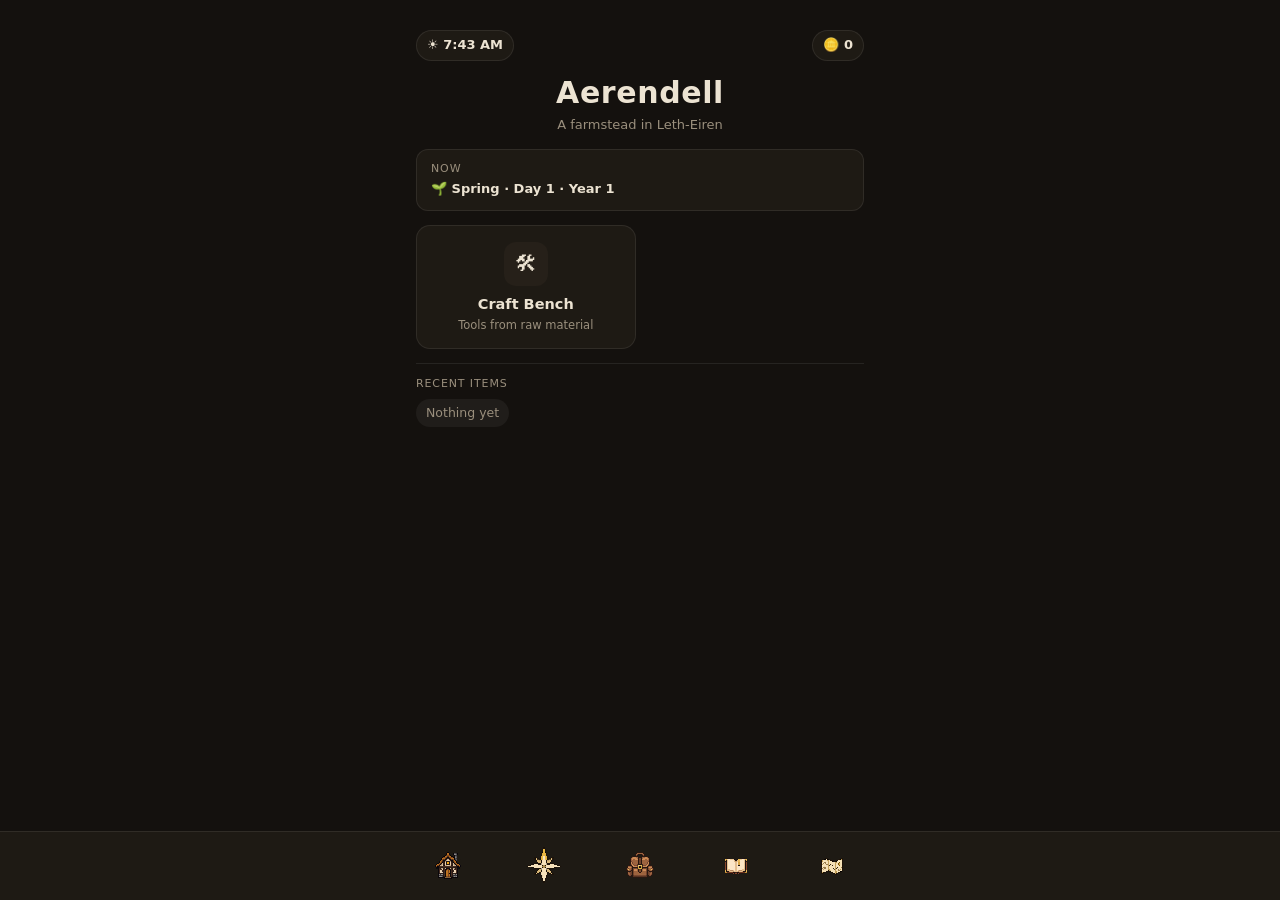
==== commit c29303d4: "Update Eryndor Idle: caravan/freight/labor/shipment logistics, explore, map, travel Adds the trade-l" ====
--- a/index.html
+++ b/index.html
@@ -241,7 +241,10 @@
                filling yellow bar -- "time to surface" -- see mining.js's
                refreshMining(). -->
           <div class="pill-fill mine-surface-fill"></div>
-          <span class="villager-hire-icon">🪜</span>
+          <span id="mine-surface-icon" class="villager-hire-icon mine-surface-icon">
+            <img class="sprite-img" alt="" draggable="false">
+            <span class="sprite-fallback" aria-hidden="true">🪜</span>
+          </span>
           <span class="villager-hire-body">
             <span class="villager-hire-name">Surface &amp; Bank</span>
             <span class="villager-hire-sub" id="mine-bank-preview">Nothing carried yet</span>
@@ -470,7 +473,7 @@
       <div class="inv-toggle">
         <button id="inv-view-equipment" class="inv-view-btn">Equipment</button>
         <button id="inv-view-bag" class="inv-view-btn active">Bag</button>
-        <button id="inv-view-storage" class="inv-view-btn">Storage</button>
+        <button id="inv-view-storage" class="inv-view-btn">Warehouse</button>
       </div>
     </div>
 
@@ -504,6 +507,20 @@
       </div>
     </div>
 
+    <!-- ============================= EXPLORE ============================= -->
+    <div id="screen-explore" class="screen hidden">
+
+      <header class="field-head">
+        <div>
+          <div class="field-title">Explore</div>
+          <div class="field-sub">Where you are and what's here</div>
+        </div>
+      </header>
+
+      <div id="explore-list" class="explore-list"></div>
+      <details class="freight-panel"><summary>Freight</summary><div id="freight-status" aria-live="off"></div></details>
+    </div>
+
     <!-- =============================== MAP ================================ -->
     <div id="screen-map" class="screen hidden">
 
@@ -511,7 +528,7 @@
         <button id="back-map" class="back" aria-label="Back">‹</button>
         <div>
           <div class="field-title">Map</div>
-          <div class="field-sub">Beyond the farmstead</div>
+          <div class="field-sub">Travel between locations</div>
         </div>
       </header>
 
@@ -769,8 +786,27 @@
           <span class="pill-count">0</span>
         </button>
 
-        <!-- Padded Vest, Stone Plate, Fishing Rod, Net, Trap, Worm Bait
-             and Shiny Lure are pulled from Aerendell's Craft Bench
+        <button class="pill" data-item="net">
+          <div class="pill-fill"></div>
+          <div class="pill-level-fill"></div>
+          <span class="pill-level-badge">0</span>
+          <span class="pill-icon">
+            <img class="sprite-img" alt="" draggable="false">
+            <svg class="sprite-fallback" viewBox="0 0 24 24" aria-hidden="true">
+              <path d="M12 3 3 12l9 9 9-9Z" />
+              <path d="M7.5 7.5 16.5 16.5" />
+              <path d="M16.5 7.5 7.5 16.5" />
+            </svg>
+          </span>
+          <span class="pill-body">
+            <span class="pill-name">Net</span>
+            <span class="pill-sub">15 String · 5 Birch Logs</span>
+          </span>
+          <span class="pill-count">0</span>
+        </button>
+
+        <!-- Padded Vest, Stone Plate, Fishing Rod, Trap, Worm Bait and
+             Shiny Lure are pulled from Aerendell's Craft Bench
              (2026-08-30) -- same "markup gone, logic untouched" removal
              combat's own log just got. Their RECIPES/ARMORS/EQUIPMENT/
              BAITS entries in data.js are all still there: anyone who
@@ -778,9 +814,11 @@
              armor, casting a Rod, setting a Trap), and craft.js's own
              `document.querySelectorAll("#screen-craft .pill")` wiring
              just finds fewer pills to bind, no special-casing needed.
-             Reintroducing any of them -- here, a different station, or a
-             different location's own Craft Bench once that's a real
-             distinction -- is a markup change, not a logic one. -->
+             The Net came back (2026-09-10) once it had real inputs
+             (String + Birch Logs). Reintroducing any of the others --
+             here, a different station, or a different location's own
+             Craft Bench once that's a real distinction -- is a markup
+             change, not a logic one. -->
       </div>
 
       <!-- Buildable stations moved below the Recipes list (2026-09-01,
@@ -813,6 +851,7 @@
       </div>
 
       <div id="market-list" class="craft-list"></div>
+      <button id="market-send-freight" class="map-travel-btn hidden">Send goods home</button>
 
       <div id="market-hint" class="hint">Tap an item to sell everything you're carrying of it.</div>
     </div>
--- a/style.css
+++ b/style.css
@@ -9,6 +9,8 @@
   --gold: #d8bd6a;
   --warn: #e0684f;
 }
+
+body.forage-hidden { --forage-h: 0px; }
 
 /* touch-action: manipulation is the CSS half of killing mobile Safari/
    Chrome's double-tap-to-zoom -- this game is tapped rapidly and
@@ -1195,6 +1197,43 @@
    other .villager-hire button (Township's hire cards, Combat's Fight
    prompt) has no such element, so this is invisible to them. */
 .mine-surface-fill { background: rgba(216, 189, 106, 0.28); }
+
+/* The mine's bank action uses a squared, double-edged NES panel instead of
+   the softer shared hire-card treatment. Its ladder emoji remains only as
+   the fallback for a missing sprite. */
+#mine-surface-btn {
+  min-height: 62px;
+  border: 2px solid var(--gold);
+  border-radius: 4px;
+  background: #211d18;
+  box-shadow: inset 0 0 0 2px #4b4029, 3px 3px 0 #0e0c0a;
+}
+#mine-surface-btn:active {
+  transform: translate(2px, 2px);
+  box-shadow: inset 0 0 0 2px #4b4029, 1px 1px 0 #0e0c0a;
+}
+.mine-surface-icon {
+  display: grid;
+  place-items: center;
+  width: 42px;
+  height: 42px;
+  flex: 0 0 42px;
+  overflow: hidden;
+  border: 2px solid #75643a;
+  border-radius: 2px;
+  background: #151310;
+  box-shadow: inset 0 0 0 1px #30291d;
+}
+.mine-surface-icon .sprite-img {
+  display: none;
+  width: 92%;
+  height: 92%;
+  object-fit: contain;
+  image-rendering: pixelated;
+}
+.mine-surface-icon.using-sprite .sprite-img { display: block; }
+.mine-surface-icon.using-sprite .sprite-fallback { display: none; }
+.mine-surface-icon .sprite-fallback { font-size: 20px; }
 .villager-hire-icon, .villager-hire-body, .villager-hire-cost { position: relative; z-index: 1; }
 .villager-hire:active { transform: scale(0.98); }
 .villager-hire-icon { font-size: 20px; flex-shrink: 0; }
@@ -1320,7 +1359,13 @@
   align-items: center;
   justify-content: center;
 }
-.mine-art .sprite-img { display: none; width: 100%; height: 100%; object-fit: cover; }
+.mine-art .sprite-img {
+  display: none;
+  width: 100%;
+  height: 100%;
+  object-fit: cover;
+  image-rendering: pixelated;
+}
 .mine-art.using-sprite .sprite-img { display: block; }
 .mine-art.using-sprite .sprite-fallback { display: none; }
 .mine-art .sprite-fallback {
@@ -1460,8 +1505,7 @@
   display: flex;
   flex-direction: column;
   align-items: center;
-  gap: 3px;
-  padding: 6px 4px;
+  padding: 5px 4px;
   border: 0;
   border-radius: 10px;
   background: transparent;
@@ -1471,18 +1515,55 @@
   font-weight: 600;
   cursor: pointer;
 }
-.dock-btn .dock-icon { font-size: 19px; line-height: 1; }
+.dock-btn .dock-icon {
+  width: 44px;
+  height: 44px;
+  display: grid;
+  place-items: center;
+  font-size: 30px;
+  line-height: 1;
+}
+.dock-icon .sprite-img {
+  display: none;
+  width: 100%;
+  height: 100%;
+  object-fit: contain;
+  image-rendering: pixelated;
+  transform: scale(1.12);
+}
+.dock-icon.using-sprite .sprite-img { display: block; }
+.dock-icon.using-sprite .sprite-fallback { display: none; }
 .dock-btn.current { color: var(--text); }
 .dock-btn.current .dock-icon { transform: translateY(-1px); }
 .dock-btn.locked { color: var(--dim); opacity: 0.55; }
-/* The Market dock button while a town's market is closed for the night
-   (dock.js's refreshMarketDockBadge()) -- same dimmed language
-   .dock-btn.locked already uses, plus the swapped-in "Closed" label
-   itself (that text change is what actually communicates it; the dimming
-   alone would look identical to any other momentarily-inactive icon). */
-.dock-btn.closed { color: var(--dim); opacity: 0.55; }
-.dock-btn.closed .dock-label { color: var(--warn); }
 .dock-btn.shake { animation: nope 0.32s ease; }
+/* .dock-btn sets display:flex, which would otherwise beat the UA [hidden]
+   rule -- the Home tab toggles this attribute (dock.js's refreshDock()). */
+.dock-btn[hidden] { display: none; }
+
+/* ================================ explore =============================== */
+.explore-list {
+  display: flex;
+  flex-direction: column;
+  gap: 4px;
+  padding-bottom: 12px;
+}
+.explore-where {
+  font-size: 12.5px;
+  color: var(--dim);
+  margin: 2px 0 8px;
+}
+.explore-grid {
+  display: grid;
+  grid-template-columns: 1fr 1fr;
+  gap: 8px;
+  margin-top: 4px;
+}
+.explore-grid .explore-activity { margin-top: 0; }
+.explore-activity.attention {
+  box-shadow: 0 0 0 2px var(--green);
+  color: var(--text);
+}
 
 /* ================================ inventory ============================== */
 /* Equipment page: one full-width pill per slot (2026-08-28), Armor first,
@@ -1565,6 +1646,55 @@
   cursor: pointer;
 }
 .inv-view-btn.active { background: var(--green); color: var(--bg); border-color: var(--green); }
+.inv-view-btn.locked { opacity: 0.45; cursor: not-allowed; }
+.freight-panel { padding: 12px; border: 1px solid var(--line); border-radius: 10px; margin: 8px 0; }
+.freight-panel summary { cursor: pointer; font-weight: 650; }
+#freight-status { white-space: pre-line; font-size: 13px; padding-top: 10px; }
+
+/* "Send goods home" order sheet -- a stepper row per Bag item. */
+.freight-list { display: flex; flex-direction: column; gap: 6px; margin: 12px 0 4px; max-height: 46vh; overflow-y: auto; }
+.freight-row {
+  display: flex; align-items: center; gap: 10px;
+  padding: 8px 10px; border: 1px solid var(--line); border-radius: 12px;
+  background: var(--panel-2);
+}
+.freight-row.active { border-color: var(--gold); }
+.freight-row-info { flex: 1; min-width: 0; }
+.freight-row-name { font-weight: 640; font-size: 13.5px; white-space: nowrap; overflow: hidden; text-overflow: ellipsis; }
+.freight-row-meta { font-size: 11px; color: var(--dim); margin-top: 1px; }
+.freight-row-ctl { display: flex; align-items: center; gap: 4px; flex-shrink: 0; }
+.freight-step {
+  width: 34px; height: 34px; flex-shrink: 0;
+  border: 1px solid var(--line); border-radius: 9px;
+  background: var(--panel); color: var(--text);
+  font: inherit; font-size: 18px; font-weight: 700; line-height: 1; cursor: pointer;
+}
+.freight-step:active { background: var(--panel-2); }
+.freight-row-qty { min-width: 26px; text-align: center; font-weight: 650; font-variant-numeric: tabular-nums; }
+.freight-row-max {
+  padding: 7px 8px; border: 1px solid var(--line); border-radius: 9px;
+  background: var(--panel); color: var(--gold);
+  font: inherit; font-size: 11px; font-weight: 700; cursor: pointer;
+}
+.freight-summary { font-size: 12.5px; color: var(--dim); margin: 8px 2px 10px; min-height: 1.2em; }
+#sheet-body select { max-width: 100%; min-height: 44px; font: inherit; }
+#sheet-body details label { min-height: 36px; padding: 6px 0; }
+
+/* ---- Forest Road outpost sheets (caravanUI.js) ---- */
+.outpost-status { font-size: 13.5px; font-weight: 600; margin: 2px 0; }
+.outpost-status.dim { font-weight: 500; color: var(--dim); margin-bottom: 6px; }
+.sheet-back { align-self: flex-start; margin-bottom: 10px; }
+.transfer-ctl { margin: 10px 0 12px; }
+.route-depart { margin: 4px 0 12px; }
+.route-chips { display: flex; flex-wrap: wrap; gap: 6px; margin: 4px 0 12px; }
+.route-chip {
+  padding: 7px 12px; border: 1px solid var(--line); border-radius: 999px;
+  background: var(--panel-2); color: var(--dim);
+  font: inherit; font-size: 12px; font-weight: 600; cursor: pointer;
+}
+.route-chip.on { border-color: var(--gold); color: var(--gold); }
+.seed-row.active { border-color: var(--gold); }
+.inv-card.locked { opacity: 0.72; cursor: default; }
 
 /* Section headers inside the Bank tab's list (src/market.js's
    buildBankList()) -- "In the bank" / "Carrying" -- same weight/spacing
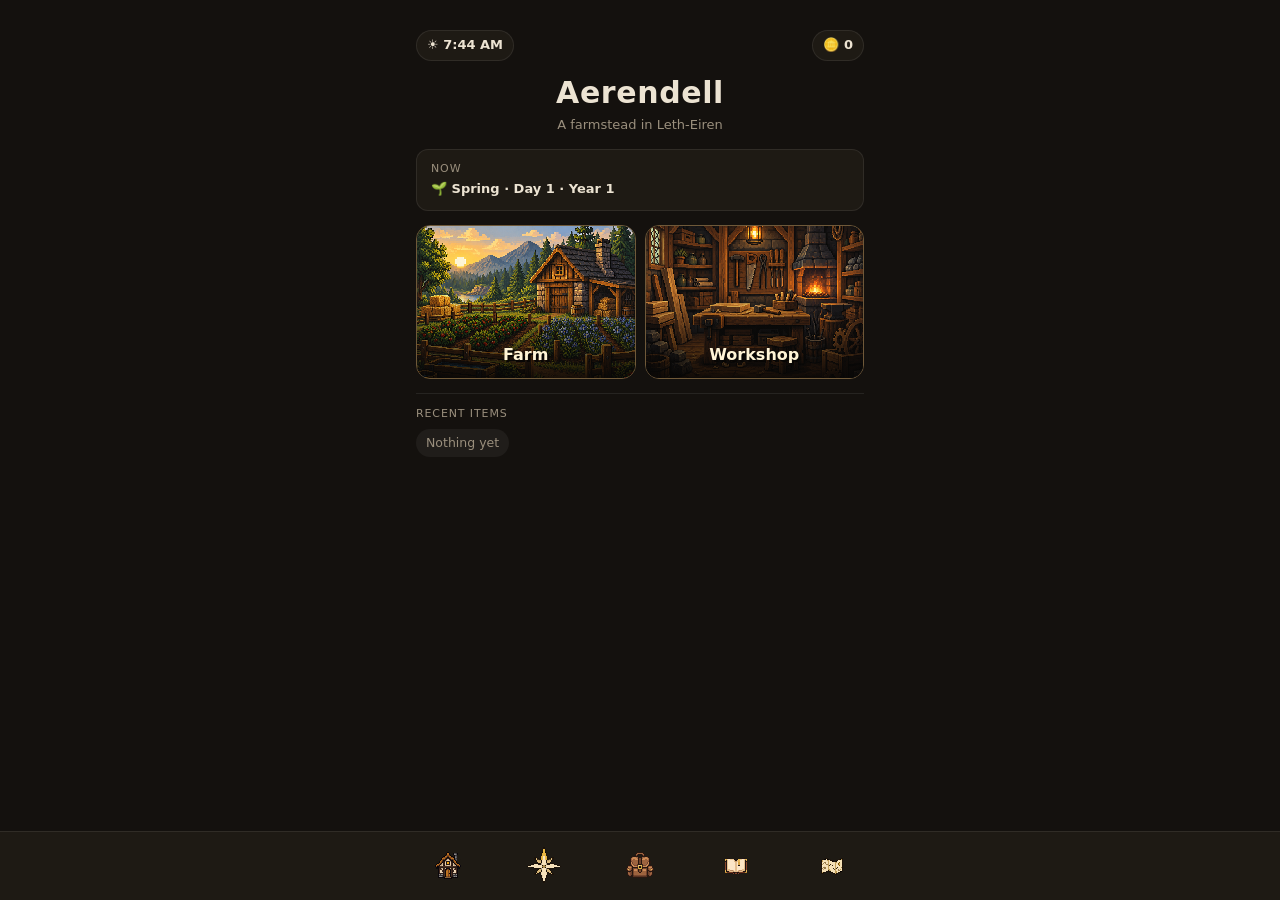
==== commit 19e7ace8: "Update Eryndor Idle: world map + editor, combat/foraging/logging sprite sets Adds a proper world-map" ====
--- a/index.html
+++ b/index.html
@@ -50,6 +50,12 @@
     <!-- ============================ THE FIELD =========================== -->
     <div id="screen-field" class="screen hidden">
 
+      <!-- Reuses the Home Farm card's scene as a full-screen backdrop,
+           matching Workshop while leaving the original plot UI intact. -->
+      <div id="farm-art" class="farm-art" aria-hidden="true">
+        <img class="sprite-img" alt="" draggable="false">
+      </div>
+
       <header class="field-head">
         <button id="back" class="back" aria-label="Back">‹</button>
         <div>
@@ -149,14 +155,60 @@
         <div class="bar xp-bar"><div id="log-xp-fill" class="xp-fill"></div></div>
       </div>
 
-      <!-- Equip/change the Axe straight from here -- same picker system as
-           Inventory's own Equipment page, writing the exact same
-           state.equipment.axe field. See logging.js's drawAxeSlot(). -->
-      <div id="log-axe-slot" class="log-axe-slot"></div>
+      <!-- Location-driven forest art fills the Logging screen behind its
+           controls. The compact zone panel remains in normal document flow
+           over that background, keeping the local tree and Axe selector
+           readable without reserving a banner-sized block. -->
+      <div id="log-art" class="mine-art log-art">
+        <img class="sprite-img" alt="" draggable="false">
+        <svg class="sprite-fallback" viewBox="0 0 24 24" aria-hidden="true">
+          <path d="M12 3 6 11h3l-4 6h14l-4-6h3Z" />
+          <path d="M12 17v4" />
+        </svg>
+      </div>
+
+      <div class="log-zone-overlay">
+        <div class="mine-status">
+          <div id="log-art-tree" class="mine-depth">Pine grove</div>
+          <div id="log-axe-slot" class="art-tool-corner"></div>
+        </div>
+        <div id="log-art-label" class="mine-art-label">Aerendell Forest</div>
+      </div>
 
       <div id="log-plots" class="plots"></div>
 
       <div id="log-hint" class="hint">Tap a grown Pine to chop it.</div>
+    </div>
+
+    <!-- ============================= FORAGING ============================== -->
+    <!-- Its own screen per location (2026-09-11 rework), same shape as
+         Logging's -- one independently-timed pill per item the current
+         location offers (src/data.js's FORAGE_ITEMS), built fresh by
+         src/forage.js's buildForaging() rather than hardcoded here, since
+         the exact set of pills differs by location the same way Logging's
+         own #log-plots is built in JS rather than listed by hand. -->
+    <div id="screen-foraging" class="screen hidden">
+
+      <!-- Location-specific full-screen scene. The original gather pills
+           remain above it; src/forage.js swaps only this image when the
+           player's current location changes. -->
+      <div id="forage-art" class="forage-art" aria-hidden="true">
+        <img class="sprite-img" alt="" draggable="false">
+      </div>
+
+      <header class="field-head">
+        <button id="back-foraging" class="back" aria-label="Back">‹</button>
+        <div>
+          <div class="field-title">Foraging</div>
+          <div id="forage-where" class="field-sub">Foraging</div>
+        </div>
+      </header>
+
+      <div class="market-section-label">Gather</div>
+
+      <div id="forage-list" class="craft-list"></div>
+
+      <div class="hint">Tap an item to gather it.</div>
     </div>
 
     <!-- ============================== MINING =============================== -->
@@ -179,20 +231,19 @@
         <div class="bar xp-bar"><div id="mining-xp-fill" class="xp-fill"></div></div>
       </div>
 
-      <!-- Equip/change the Pickaxe straight from here -- same picker
-           system Logging's own Axe slot uses, writing the exact same
-           state.equipment.pick field. See mining.js's drawPickaxeSlot(). -->
-      <div id="mine-pickaxe-slot" class="log-axe-slot"></div>
-
       <!-- The current depth zone's own illustration -- one custom image per
            MINE_ZONES entry (src/data.js), dropped in at
            assets/sprites/mining/zones/<slug>.png with no code changes (see
            mining.js's drawMineArt()). Falls back to a plain vector pick-axe
            until real art exists, same "never a broken image" rule every
-           other sprite slot in this game follows. The depth/pickaxe status
-           row moved inside this frame's own bottom overlay (2026-08-31,
-           was its own row below the art) -- it sits above the zone's name,
-           both riding the same gradient. -->
+           other sprite slot in this game follows. Stretches down to fill
+           the room the Pickaxe slot's own row used to take between it and
+           the XP bar (2026-09-11) -- the depth/zone-name status still rides
+           the same bottom gradient, and the Pickaxe equip pill itself now
+           sits inside that overlay's bottom-right corner (mining.js's
+           drawPickaxeSlot(), same picker system Logging's own Axe slot
+           uses, writing the exact same state.equipment.pick field) instead
+           of its own full-width row above the art. -->
       <div id="mine-art" class="mine-art">
         <img class="sprite-img" alt="" draggable="false">
         <svg class="sprite-fallback" viewBox="0 0 24 24" aria-hidden="true">
@@ -203,7 +254,7 @@
         <div class="mine-art-overlay">
           <div id="mine-status" class="mine-status">
             <div class="mine-depth">Depth <span id="mine-depth-num">0</span>m</div>
-            <div class="mine-pickaxe" id="mine-pickaxe-name">Rusty Pickaxe</div>
+            <div id="mine-pickaxe-slot" class="art-tool-corner"></div>
           </div>
           <div id="mine-art-label" class="mine-art-label">Stone</div>
         </div>
@@ -343,6 +394,24 @@
     <!-- ============================= COMBAT ================================ -->
     <div id="screen-combat" class="screen hidden">
 
+      <!-- Full-bleed background, same "picture behind the UI, from the top
+           of the screen to the action row" pattern Farm/Workshop/Foraging
+           already use (their own .farm-art/.workshop-art/.forage-art) --
+           one custom image per ENEMIES entry
+           (assets/sprites/combat/enemies/<slug>.png, see combat.js's
+           drawCombatArt()), only populated while a fight is actually
+           showing (combat.js's refreshCombat() clears it back to blank on
+           the idle enemy list). Every other element in this screen is a
+           direct child too, and gets floated above this one by the shared
+           `#screen-combat > :not(.combat-art)` rule in style.css -- same
+           mechanism those other screens use, not a Combat-specific one. -->
+      <div id="combat-art" class="combat-art">
+        <img class="sprite-img" alt="" draggable="false">
+      </div>
+
+      <!-- Header and XP bar stay in their usual top-of-screen spot, same
+           as every other screen (per the request) -- only the actual
+           fight controls below move to the bottom. -->
       <header class="field-head">
         <button id="back-combat" class="back" aria-label="Back">‹</button>
         <div>
@@ -359,85 +428,100 @@
         <div class="bar xp-bar"><div id="combat-xp-fill" class="xp-fill"></div></div>
       </div>
 
-      <div id="combat-idle">
-        <div id="combat-night-note" class="combat-night-note hidden">🌙 Night: enemies are tougher, but reward more.</div>
-        <div id="combat-enemy-list" class="township-list"></div>
-      </div>
-
-      <div id="combat-arena" class="hidden">
-        <!-- Archery/Melee's own compact progress, visible while actually
-             fighting -- see combat.js's drawWeaponSkillsXp(). Whichever
-             one a kill feeds depends on the weapon equipped at the moment
-             the enemy falls, not which of these happens to be showing. -->
-        <div class="combat-skill-row">
-          <div class="combat-skill">
-            <span id="combat-archery-level" class="combat-skill-label">Archery — Lv 0</span>
-            <div class="bar xp-bar small"><div id="combat-archery-fill" class="xp-fill"></div></div>
+      <!-- Every actual fight control pinned to the bottom of the screen as
+           one block (margin-top: auto, same trick .mine-actions/.inv-
+           toggle already use to float to an edge) -- per the request, so
+           the full-bleed art above has room to actually be seen instead
+           of being fought for space by the enemy/player panels sitting at
+           their usual top-down flow position. -->
+      <div class="combat-ui">
+        <div id="combat-idle">
+          <div id="combat-night-note" class="combat-night-note hidden">🌙 Night: enemies are tougher, but reward more.</div>
+          <div id="combat-enemy-list" class="township-list"></div>
+        </div>
+
+        <div id="combat-arena" class="hidden">
+          <!-- Enemy and player share the same panel shape (see .combatant in
+               style.css) -- both float over the full-bleed #combat-art
+               background above rather than one of them living inside a
+               separate cropped art banner (2026-09-11, second pass: "put
+               the full image behind the UI... the picture goes from the top
+               of the screen to the hot bar with the UI floating over the
+               image", replacing the first pass's own smaller in-flow art
+               banner). -->
+          <div class="combatant">
+            <div class="combatant-head">
+              <span class="combatant-name">
+                <span id="combat-enemy-name">Grey Wolf</span>
+                <span id="combat-brace-badge" class="brace-badge">Braced</span>
+              </span>
+              <span class="combatant-hp"><span id="combat-enemy-hp-num">40</span> / <span id="combat-enemy-maxhp-num">40</span></span>
+            </div>
+            <div class="bar"><div id="combat-enemy-hp-fill" class="bar-fill hp-fill enemy"></div></div>
+            <div class="combat-enemy-timer-row">Next attack in <span id="combat-enemy-timer-num">--</span></div>
           </div>
-          <div class="combat-skill">
-            <span id="combat-melee-level" class="combat-skill-label">Melee — Lv 0</span>
-            <div class="bar xp-bar small"><div id="combat-melee-fill" class="xp-fill"></div></div>
+
+          <div class="combatant">
+            <div class="combatant-head">
+              <span class="combatant-name">You</span>
+              <span class="combatant-hp"><span id="combat-player-hp-num">50</span> / <span id="combat-player-maxhp-num">50</span></span>
+            </div>
+            <div class="bar"><div id="combat-player-hp-fill" class="bar-fill hp-fill player"></div></div>
+            <div class="timer-row">
+              <span id="combat-player-cd-label">Ready</span>
+              <div class="bar"><div id="combat-player-cd-fill" class="bar-fill timer-fill player-cd"></div></div>
+            </div>
           </div>
-        </div>
-
-        <div class="combatant">
-          <div class="combatant-head">
-            <span class="combatant-name">
-              <span id="combat-enemy-name">Grey Wolf</span>
-              <span id="combat-brace-badge" class="brace-badge">Braced</span>
-            </span>
-            <span class="combatant-hp"><span id="combat-enemy-hp-num">40</span> / <span id="combat-enemy-maxhp-num">40</span></span>
+
+          <div class="combat-actions">
+            <button class="combat-action attack" id="combat-btn-attack">
+              <span class="name">Attack</span>
+              <span class="sub" id="combat-attack-sub">Weapon damage, no defense</span>
+            </button>
+            <button class="combat-action defend" id="combat-btn-defend">
+              <span class="name">Defend</span>
+              <span class="sub">Halves next hit, more with a shield</span>
+            </button>
+            <!-- Opens a picker over every FOODS-category item actually in
+                 the Bag (combat.js's openItemPicker()), not just whatever
+                 happens to be equipped in the Food slot -- per the request
+                 for the ability to use a consumable mid-fight rather than
+                 only the one pre-equipped item. A single match consumes
+                 straight away, no picker needed for a one-item bag. -->
+            <button class="combat-action items" id="combat-btn-items">
+              <span class="name">Items</span>
+              <span class="sub" id="combat-items-sub">No food in your bag</span>
+            </button>
+            <button class="combat-action flee" id="combat-btn-flee">
+              <span class="name">Flee</span>
+              <span class="sub" id="combat-flee-sub">50% chance to escape</span>
+            </button>
           </div>
-          <div class="bar"><div id="combat-enemy-hp-fill" class="bar-fill hp-fill enemy"></div></div>
-          <div class="timer-row">
-            <span>Next attack</span>
-            <div class="bar"><div id="combat-enemy-timer-fill" class="bar-fill timer-fill enemy-atk"></div></div>
-            <span id="combat-enemy-timer-num">--</span>
-          </div>
-        </div>
-
-        <div class="combatant">
-          <div class="combatant-head">
-            <span class="combatant-name">You</span>
-            <span class="combatant-hp"><span id="combat-player-hp-num">50</span> / <span id="combat-player-maxhp-num">50</span></span>
-          </div>
-          <div class="bar"><div id="combat-player-hp-fill" class="bar-fill hp-fill player"></div></div>
-          <div class="timer-row">
-            <span id="combat-player-cd-label">Ready</span>
-            <div class="bar"><div id="combat-player-cd-fill" class="bar-fill timer-fill player-cd"></div></div>
-          </div>
-        </div>
-
-        <div class="combat-actions">
-          <button class="combat-action attack" id="combat-btn-attack">
-            <span class="name">Attack</span>
-            <span class="sub" id="combat-attack-sub">Weapon damage, no defense</span>
-          </button>
-          <button class="combat-action defend" id="combat-btn-defend">
-            <span class="name">Defend</span>
-            <span class="sub">Halves next hit, more with a shield</span>
-          </button>
-          <button class="combat-action eat" id="combat-btn-eat">
-            <span class="name">Eat</span>
-            <span class="sub" id="combat-eat-sub">Equip food first</span>
-          </button>
-          <button class="combat-action flee" id="combat-btn-flee">
-            <span class="name">Flee</span>
-            <span class="sub" id="combat-flee-sub">50% chance to escape</span>
-          </button>
-        </div>
-
-        <!-- The scrolling combat log is pulled from the screen (2026-08-30)
-             -- it cluttered the fight view more than it earned its place.
-             src/combat.js's log()/drawLog()/combatLog are all untouched
-             and still run every attack; drawLog() already no-ops safely
-             the moment el("combat-log") can't find this element, so
-             nothing needed to change on the JS side. Reintroduce by
-             putting a #combat-log element back somewhere (not necessarily
-             here) -- the logic underneath is ready as soon as there's
-             something for it to write into. -->
-
-        <div id="combat-result" class="combat-result">
+
+          <!-- The scrolling combat log is pulled from the screen (2026-08-30)
+               -- it cluttered the fight view more than it earned its place.
+               src/combat.js's log()/drawLog()/combatLog are all untouched
+               and still run every attack; drawLog() already no-ops safely
+               the moment el("combat-log") can't find this element, so
+               nothing needed to change on the JS side. Reintroduce by
+               putting a #combat-log element back somewhere (not necessarily
+               here) -- the logic underneath is ready as soon as there's
+               something for it to write into. -->
+        </div>
+      </div>
+
+      <!-- A concluded fight is its own centered overlay now (2026-09-11,
+           third pass), same "hold the screen's full attention for a beat"
+           modal shape #zonewheel already uses for a zone level-up, rather
+           than sitting inline at the bottom of .combat-ui where it'd be
+           just one more thing stacked under the action buttons -- per the
+           request, "Fight Again" sits dead center, impossible to miss or
+           misjudge a tap on. Sibling of .combat-ui (not nested inside it)
+           so it isn't pinned to the bottom alongside everything else --
+           #combat-result's own fixed positioning (style.css) takes it out
+           of that flow entirely. -->
+      <div id="combat-result" class="combat-result">
+        <div class="combat-result-card">
           <div id="combat-result-headline" class="result-headline">Victory</div>
           <div id="combat-result-sub" class="result-sub">+20 Combat XP, +15 Shards.</div>
           <button id="combat-btn-again">Fight again</button>
@@ -534,6 +618,15 @@
 
       <div id="map-travel-note" class="map-travel-note hidden"></div>
 
+      <div class="map-controls" role="group" aria-label="Map controls">
+        <button id="map-zoom-out" aria-label="Zoom out">−</button>
+        <output id="map-zoom-level" aria-label="Zoom level">400%</output>
+        <button id="map-zoom-in" aria-label="Zoom in">+</button>
+        <button id="map-center">Locate me</button>
+        <button id="map-fit">World</button>
+      </div>
+      <div class="map-help">Drag to explore · Pinch or scroll to zoom · Travel clears the fog</div>
+
       <div id="map-viewport" class="map-viewport">
         <div id="map-canvas" class="map-canvas"></div>
       </div>
@@ -541,6 +634,13 @@
 
     <!-- ============================ CRAFTING ============================= -->
     <div id="screen-craft" class="screen hidden">
+
+      <!-- Reuses the Home card's exact Workshop scene as a full-screen,
+           non-interactive backdrop. Recipes and station cards remain the
+           original HTML controls layered above it. -->
+      <div id="workshop-art" class="workshop-art" aria-hidden="true">
+        <img class="sprite-img" alt="" draggable="false">
+      </div>
 
       <header class="field-head">
         <button id="back-craft" class="back" aria-label="Back">‹</button>
@@ -1443,30 +1543,6 @@
       </div>
     </div>
 
-    <!-- Persistent -- above the dock on every screen, not a place you
-         navigate to. See src/forage.js. -->
-    <div id="forage-bar" class="forage-bar">
-      <button class="pill" data-item="forage">
-        <div class="pill-fill"></div>
-        <div class="pill-level-fill"></div>
-        <span class="pill-level-badge">0</span>
-        <span class="pill-icon">
-          <img class="sprite-img" alt="" draggable="false">
-          <svg class="sprite-fallback" viewBox="0 0 24 24" aria-hidden="true">
-            <path d="M12 3v3.2" />
-            <path d="M12 6.2c1.6-1.1 3-1.1 4.2 0" />
-            <circle cx="9.2" cy="11" r="3.3" />
-            <circle cx="15" cy="10" r="3.1" />
-            <circle cx="12.3" cy="16" r="3.3" />
-          </svg>
-        </span>
-        <span class="pill-body">
-          <span class="pill-name">Forage</span>
-          <span class="pill-sub">Tap to forage</span>
-        </span>
-      </button>
-    </div>
-
     <nav id="dock" class="dock"></nav>
 
     <script type="module" src="src/main.js"></script>
--- a/style.css
+++ b/style.css
@@ -9,8 +9,6 @@
   --gold: #d8bd6a;
   --warn: #e0684f;
 }
-
-body.forage-hidden { --forage-h: 0px; }
 
 /* touch-action: manipulation is the CSS half of killing mobile Safari/
    Chrome's double-tap-to-zoom -- this game is tapped rapidly and
@@ -196,6 +194,228 @@
    floated awkwardly under a centered name. */
 .card-go { display: none; }
 
+/* Full-bleed Home destination artwork. Only cards with both a data-level
+   `art` key and a successfully probed sprite receive this treatment; if an
+   asset is missing, the ordinary icon/name/note card remains intact. */
+.card.art-card.using-sprite {
+  position: relative;
+  min-height: 154px;
+  justify-content: flex-end;
+  padding: 0;
+  overflow: hidden;
+  background: #17130f;
+  border-color: #6f5939;
+}
+.card.art-card .card-art { display: none; }
+.card.art-card.using-sprite .card-art {
+  position: absolute;
+  inset: 0;
+  z-index: 0;
+  display: block;
+  width: 100%;
+  height: 100%;
+  object-fit: cover;
+  object-position: center 20%;
+  image-rendering: pixelated;
+}
+/* The Farm scene's skyline and mountain silhouettes live at the very top
+   of its portrait artwork, so anchor this card there instead of using the
+   shared destination-card crop. Workshop keeps its existing framing. */
+#card-field.art-card.using-sprite .card-art { object-position: center top; }
+.card.art-card.using-sprite::after {
+  content: "";
+  position: absolute;
+  inset: 42% 0 0;
+  z-index: 1;
+  background: linear-gradient(to bottom, transparent, rgba(7, 6, 5, 0.9));
+  pointer-events: none;
+}
+.card.art-card.using-sprite .card-icon,
+.card.art-card.using-sprite .card-note { display: none; }
+.card.art-card.using-sprite .card-body {
+  position: relative;
+  z-index: 2;
+  padding: 40px 10px 12px;
+}
+.card.art-card.using-sprite .card-name {
+  color: #fff4d6;
+  font-size: 16px;
+  font-weight: 700;
+  text-shadow: 2px 2px 0 #080604;
+}
+
+/* Workshop reuses its Home-card art as a fixed viewport scene, matching the
+   Logging screen's full-background layering. It never receives pointer
+   events, so the original recipe and station UI stays fully interactive. */
+#screen-craft {
+  position: relative;
+  isolation: isolate;
+}
+#screen-craft > :not(.workshop-art) {
+  position: relative;
+  z-index: 1;
+}
+.workshop-art {
+  position: fixed;
+  inset: 0 auto 0 50%;
+  z-index: 0;
+  width: min(100%, 480px);
+  height: 100dvh;
+  overflow: hidden;
+  transform: translateX(-50%);
+  background: var(--bg);
+  pointer-events: none;
+}
+.workshop-art .sprite-img {
+  display: none;
+  width: 100%;
+  height: 100%;
+  object-fit: cover;
+  object-position: center top;
+  image-rendering: pixelated;
+}
+.workshop-art.using-sprite .sprite-img { display: block; }
+.workshop-art.using-sprite::after {
+  content: "";
+  position: absolute;
+  inset: 0;
+  background: linear-gradient(to bottom, rgba(8, 6, 4, 0.38), rgba(8, 6, 4, 0.72));
+}
+
+/* The Farm follows Workshop's shared Home-card/full-screen-art pattern.
+   Its stronger lower veil protects the plot and tool controls against the
+   bright outdoor scene without hiding the farmstead above them. */
+#screen-field {
+  position: relative;
+  isolation: isolate;
+}
+#screen-field > :not(.farm-art) {
+  position: relative;
+  z-index: 1;
+}
+.farm-art {
+  position: fixed;
+  inset: 0 auto 0 50%;
+  z-index: 0;
+  width: min(100%, 480px);
+  height: 100dvh;
+  overflow: hidden;
+  transform: translateX(-50%);
+  background: var(--bg);
+  pointer-events: none;
+}
+.farm-art .sprite-img {
+  display: none;
+  width: 100%;
+  height: 100%;
+  object-fit: cover;
+  object-position: center top;
+  image-rendering: pixelated;
+}
+.farm-art.using-sprite .sprite-img { display: block; }
+.farm-art.using-sprite::after {
+  content: "";
+  position: absolute;
+  inset: 0;
+  background: linear-gradient(to bottom, rgba(8, 7, 4, 0.3), rgba(8, 7, 4, 0.74));
+}
+
+/* Foraging uses one location-specific viewport scene beneath its existing
+   controls. The veil is deliberately a little stronger at the bottom,
+   where the gather pills stack, while leaving the forest/lake readable. */
+#screen-foraging {
+  position: relative;
+  isolation: isolate;
+}
+#screen-foraging > :not(.forage-art) {
+  position: relative;
+  z-index: 1;
+}
+.forage-art {
+  position: fixed;
+  inset: 0 auto 0 50%;
+  z-index: 0;
+  width: min(100%, 480px);
+  height: 100dvh;
+  overflow: hidden;
+  transform: translateX(-50%);
+  background: var(--bg);
+  pointer-events: none;
+}
+.forage-art .sprite-img {
+  display: none;
+  width: 100%;
+  height: 100%;
+  object-fit: cover;
+  object-position: center;
+  image-rendering: pixelated;
+}
+.forage-art.using-sprite .sprite-img { display: block; }
+.forage-art.using-sprite::after {
+  content: "";
+  position: absolute;
+  inset: 0;
+  background: linear-gradient(to bottom, rgba(8, 10, 7, 0.42), rgba(8, 10, 7, 0.72));
+}
+
+/* Combat's own enemy art (2026-09-11, second pass) -- same full-bleed
+   "picture from the top of the screen to the action row, UI floating
+   over it" treatment Farm/Workshop/Foraging already use above, replacing
+   the first pass's own smaller in-flow art banner (which cropped a tall
+   subject against the banner's own height cap no matter how the crop was
+   anchored). Only populated while a fight is actually on screen --
+   combat.js's refreshCombat() clears it back to blank on the idle enemy
+   list, same as a location with no registered art leaves Farm/Workshop's
+   own layer blank. */
+#screen-combat {
+  position: relative;
+  isolation: isolate;
+}
+#screen-combat > :not(.combat-art) {
+  position: relative;
+  z-index: 1;
+}
+.combat-art {
+  position: fixed;
+  inset: 0 auto 0 50%;
+  z-index: 0;
+  width: min(100%, 480px);
+  height: 100dvh;
+  overflow: hidden;
+  transform: translateX(-50%);
+  background: var(--bg);
+  pointer-events: none;
+}
+.combat-art .sprite-img {
+  display: none;
+  width: 100%;
+  height: 100%;
+  object-fit: cover;
+  object-position: top;
+  image-rendering: pixelated;
+}
+.combat-art.using-sprite .sprite-img { display: block; }
+/* Every real control pinned to the bottom edge as one block (2026-09-11,
+   third pass), per the request -- the header down through the action
+   buttons all move together, leaving the full-bleed art above free of
+   anything but itself. Same margin-top: auto trick .mine-actions/.inv-
+   toggle already use to float an element to one edge of a flex column;
+   its own children keep the .screen's usual 14px rhythm via this
+   wrapper's own `gap`, since they're no longer direct children of
+   .screen once nested a level deeper here. */
+.combat-ui {
+  display: flex;
+  flex-direction: column;
+  gap: 14px;
+  margin-top: auto;
+}
+.combat-art.using-sprite::after {
+  content: "";
+  position: absolute;
+  inset: 0;
+  background: linear-gradient(to bottom, rgba(8, 7, 4, 0.25), rgba(8, 7, 4, 0.7));
+}
+
 /* --- bag --- */
 .bag {
   border-top: 1px solid var(--line);
@@ -244,7 +464,6 @@
 /* ================================ screens ============================== */
 :root {
   --dock-h: 62px;
-  --forage-h: 78px;   /* the forage bar's fixed height -- just the one pill now, no inline hire button */
 }
 
 .screen {
@@ -254,10 +473,9 @@
   min-height: 100dvh;
   max-width: 480px;
   margin: 0 auto;
-  /* the dock and the persistent forage bar are both fixed and sit on top
-     of every screen, so their combined height is reserved here rather
-     than baked into each screen individually */
-  padding: 22px 16px calc(20px + var(--dock-h) + var(--forage-h) + env(safe-area-inset-bottom));
+  /* the dock is fixed and sits on top of every screen, so its height is
+     reserved here rather than baked into each screen individually */
+  padding: 22px 16px calc(20px + var(--dock-h) + env(safe-area-inset-bottom));
 }
 .hidden { display: none !important; }
 
@@ -346,12 +564,51 @@
 .plot-expand-cost .cost-ingredient.have-enough { color: var(--green); }
 .plot-expand-cost .cost-ingredient.have-short { color: var(--warn); }
 
-/* Logging's Axe slot (2026-08-31) -- a real equip-row now, not a plain
-   status line, using the shared .equip-row look Inventory's own Equipment
-   page already defines (see style.css's "inventory" section below and
-   logging.js's drawAxeSlot()). No rules needed here beyond spacing above
-   the plots. */
-.log-axe-slot { margin-bottom: 4px; }
+/* Logging's current-zone illustration is the screen itself rather than a
+   banner. Fixed positioning keeps the forest framed consistently while the
+   plot list scrolls over it; the dark veil protects text and progress bars
+   against both the shaded pine scene and the brighter birch road. */
+#screen-logging {
+  position: relative;
+  isolation: isolate;
+}
+#screen-logging > :not(.log-art) {
+  position: relative;
+  z-index: 1;
+}
+/* Two-class specificity is intentional: the shared .mine-art banner rules
+   are declared later in this file, so this must outrank them to remain a
+   viewport background rather than collapsing back into a Mining-sized card. */
+.mine-art.log-art {
+  position: fixed;
+  inset: 0 auto 0 50%;
+  z-index: 0;
+  width: min(100%, 480px);
+  height: 100dvh;
+  min-height: 0;
+  max-height: none;
+  aspect-ratio: auto;
+  transform: translateX(-50%);
+  border: 0;
+  border-radius: 0;
+  pointer-events: none;
+}
+.mine-art.log-art::after {
+  content: "";
+  position: absolute;
+  inset: 0;
+  background: linear-gradient(to bottom, rgba(9, 10, 8, 0.48), rgba(9, 10, 8, 0.7));
+}
+.log-zone-overlay {
+  padding: 10px 12px;
+  border: 1px solid rgba(255, 255, 255, 0.18);
+  border-radius: 10px;
+  background: rgba(18, 16, 14, 0.78);
+  box-shadow: 3px 3px 0 rgba(8, 7, 6, 0.72);
+}
+.log-zone-overlay .mine-art-label {
+  margin-top: 3px;
+}
 
 /* Growing is the pill's own default fill color (the same green every other
    pill uses); watering gets its own blue so "the can is running the show
@@ -753,16 +1010,6 @@
   100% { filter: brightness(1); box-shadow: none; }
 }
 
-/* Archery/Melee's own compact readout in the Combat arena (2026-09-02) --
-   half-width, no level-up flash, just enough to see the two skills moving
-   without competing with Combat's own full-size bar above. */
-.combat-skill-row {
-  display: flex;
-  gap: 10px;
-  margin: 0 0 10px;
-}
-.combat-skill { flex: 1; min-width: 0; }
-.combat-skill-label { font-size: 11px; font-weight: 600; color: var(--dim); }
 /* .small is combined directly on the same element as .bar.xp-bar in the
    markup (`class="bar xp-bar small"`), not a nested child -- this needs
    to out-specificity plain .bar's own height, not just re-declare it on
@@ -1135,33 +1382,9 @@
   transition: width 0.25s ease;
 }
 
-/* =============================== forage bar ============================= */
-/* Fixed and global, same idea as the dock below but for the one persistent
-   gather action -- pinned just above it rather than behind a hub card or a
-   screen of its own, since it's always available from anywhere.
-   `--dock-h` is only the dock's own icon+label content height -- the real
-   dock is taller than that by its bottom padding's own
-   env(safe-area-inset-bottom) (the iOS home-indicator inset), which this
-   bar's own `bottom` needs to add too, or it sinks that many px into the
-   dock's territory and gets covered by it (the dock sits at a higher
-   z-index) on any phone with a non-zero safe area. */
-.forage-bar {
-  position: fixed;
-  left: 0;
-  right: 0;
-  bottom: calc(var(--dock-h) + env(safe-area-inset-bottom));
-  z-index: 14;
-  padding: 8px max(10px, calc((100% - 480px) / 2)) 6px;
-  background: var(--bg);
-  border-top: 1px solid var(--line);
-}
-.forage-bar .pill { margin: 0; }
-/* Wherever LOCATIONS[currentLocation].forage has no pool assigned --
-   see src/forage.js's canForageHere(). Greyed out rather than hidden, so
-   the bar's layout doesn't jump as the player travels around. */
-.pill.forage-disabled { opacity: 0.45; pointer-events: none; }
-
-/* the brief "here's what you got" flash after a gather completes */
+/* the brief "here's what you got" flash after a gather completes -- shared
+   by Farm/Logging's own harvest/chop pop, not just Foraging despite the
+   animation's name. */
 .pill.result .pill-sub { color: var(--gold); font-weight: 700; }
 .pill.result { animation: forage-result 0.4s ease; }
 @keyframes forage-result {
@@ -1237,6 +1460,24 @@
 .villager-hire-icon, .villager-hire-body, .villager-hire-cost { position: relative; z-index: 1; }
 .villager-hire:active { transform: scale(0.98); }
 .villager-hire-icon { font-size: 20px; flex-shrink: 0; }
+.combat-enemy-selector-art {
+  display: grid;
+  place-items: center;
+  width: 52px;
+  height: 52px;
+  flex: 0 0 52px;
+  overflow: hidden;
+}
+.combat-enemy-selector-art .sprite-img {
+  display: none;
+  width: 100%;
+  height: 100%;
+  object-fit: contain;
+  image-rendering: pixelated;
+}
+.combat-enemy-selector-art.using-sprite .sprite-img { display: block; }
+.combat-enemy-selector-art.using-sprite .sprite-fallback { display: none; }
+.combat-enemy-selector-art .sprite-fallback { font-size: 24px; }
 .villager-hire-body { flex: 1; min-width: 0; }
 .villager-hire-name { font-weight: 650; font-size: 13.5px; color: var(--gold); }
 .villager-hire-sub { font-size: 11px; color: var(--dim); margin-top: 1px; }
@@ -1350,7 +1591,10 @@
   position: relative;
   width: 100%;
   aspect-ratio: 4 / 5;
-  max-height: 30vh;
+  /* Was 30vh -- bumped (2026-09-11) to reclaim the height the Pickaxe
+     slot's own row used to take between this and the XP bar, now that
+     the slot lives inside this banner's own overlay instead. */
+  max-height: 38vh;
   border-radius: 14px;
   overflow: hidden;
   background: var(--panel-2);
@@ -1364,6 +1608,7 @@
   width: 100%;
   height: 100%;
   object-fit: cover;
+  object-position: center;
   image-rendering: pixelated;
 }
 .mine-art.using-sprite .sprite-img { display: block; }
@@ -1410,10 +1655,42 @@
 .mine-status {
   display: flex;
   justify-content: space-between;
-  align-items: baseline;
+  align-items: center;
 }
 .mine-depth { font-size: 14px; font-weight: 700; color: var(--text); }
-.mine-pickaxe { font-size: 11.5px; color: var(--dim); font-weight: 600; }
+
+/* Combat's own enemy panel (2026-09-11, second pass) dropped the
+   .mine-art-based banner entirely in favor of a full-bleed background
+   (.combat-art below) with the enemy's own .combatant panel floating
+   over it, same as the player's -- this is that panel's one addition,
+   the next-attack countdown line under the HP bar. */
+.combat-enemy-timer-row {
+  margin-top: 6px;
+  font-size: 11px;
+  color: var(--dim);
+  font-variant-numeric: tabular-nums;
+}
+
+/* Compact equipment pill shared by the Pickaxe and Axe selectors embedded
+   in the lower-right corner of their respective zone illustrations. */
+.art-tool-corner .equip-row {
+  width: auto;
+  max-width: 158px;
+  padding: 5px 10px 5px 5px;
+  gap: 7px;
+  background: rgba(18, 16, 14, 0.75);
+  border-color: rgba(255, 255, 255, 0.18);
+}
+.art-tool-corner .pill-icon { width: 28px; height: 28px; }
+.art-tool-corner .pill-body { flex: initial; min-width: 0; }
+.art-tool-corner .pill-name { display: none; }
+.art-tool-corner .pill-sub {
+  margin-top: 0;
+  font-size: 10.5px;
+  white-space: nowrap;
+  overflow: hidden;
+  text-overflow: ellipsis;
+}
 
 /* A cave-in needs to read as a real jolt, not just a text-swap -- a quick
    warm flash across the depth/pickaxe row, same --warn used for an empty
@@ -1630,9 +1907,17 @@
   /* Pinned to the bottom of the screen's flex column regardless of how
      tall the page above it is -- an auto top margin absorbs whatever
      space is left, same trick .field-grid's auto vertical margin uses to
-     float, just pinned to one edge instead of centered. */
+     float, just pinned to one edge instead of centered. Inventory's own
+     Bag/Storage toggle wants this (it sits last in that screen's markup,
+     under a scrolling grid); the Journal's Skills/Collection toggle
+     reuses this same class but sits second, right under the header, so
+     the auto margin is undone for it just below -- otherwise a short
+     Skills list (2026-09-11, now that untrained skills hide themselves)
+     leaves a tall, empty-looking gap between the header and the toggle
+     instead of the toggle sitting right under it. */
   margin-top: auto;
 }
+#screen-skills .inv-toggle { margin-top: 0; }
 .inv-view-btn {
   flex: 1;
   padding: 9px 6px;
@@ -1757,8 +2042,12 @@
 
 .inv-card .sprite-img {
   display: none;
-  width: 58%;
-  height: 58%;
+  /* Was 58% -- bumped (2026-09-11, per the request) so a real item icon
+     actually reads as the tile's own art rather than a small picture
+     floating in a mostly-empty square, same fill ratio Craft/Foraging's
+     own pill icons already use for their own (smaller) sprite slot. */
+  width: 92%;
+  height: 92%;
   object-fit: contain;
   image-rendering: pixelated;
 }
@@ -1904,7 +2193,7 @@
 .combat-action.locked { opacity: 0.35; border-style: dashed; }
 .combat-action.attack .name { color: var(--warn); }
 .combat-action.defend .name { color: var(--gold); }
-.combat-action.eat .name { color: var(--green); }
+.combat-action.items .name { color: var(--green); }
 .combat-action.flee .name { color: var(--dim); }
 
 .combat-log {
@@ -1927,16 +2216,35 @@
 .combat-log .brace { color: var(--gold); }
 .combat-log .system { color: var(--dim); font-style: italic; }
 
-.combat-result {
+/* A centered overlay now (2026-09-11, third pass), same modal shape
+   #zonewheel uses for a zone level-up -- a concluded fight is its own
+   moment, not one more thing stacked at the bottom of .combat-ui under
+   the action buttons, and "Fight Again" sits dead center where a thumb
+   can't miss it. #screen-combat #combat-result (not just #combat-result)
+   is what it takes to out-specificity the generic `#screen-combat > :not
+   (.combat-art) { position: relative }` rule above -- this needs `fixed`
+   to actually win. */
+#screen-combat #combat-result {
   display: none;
-  margin-top: 12px;
+  position: fixed;
+  inset: 0;
+  z-index: 2;
+  align-items: center;
+  justify-content: center;
+  background: rgba(0, 0, 0, 0.6);
+  padding: 16px;
+}
+#screen-combat #combat-result.show { display: flex; }
+.combat-result-card {
+  width: 100%;
+  max-width: 340px;
   text-align: center;
-  padding: 14px;
-  border-radius: 12px;
+  padding: 22px 18px 18px;
+  border-radius: 16px;
   border: 1px solid var(--gold);
   background: var(--panel);
-}
-.combat-result.show { display: block; }
+  animation: zw-pop 0.4s cubic-bezier(.22, 1.4, .36, 1);
+}
 .result-headline { font-weight: 650; font-size: 15px; margin-bottom: 4px; }
 .result-headline.win { color: var(--gold); }
 .result-headline.loss { color: var(--warn); }
@@ -1996,6 +2304,18 @@
 }
 .map-viewport:active { cursor: grabbing; }
 .map-canvas { position: relative; }
+.world-map-terrain { position: absolute; inset: 0; width: 100%; height: 100%; image-rendering: pixelated; pointer-events: none; }
+.map-controls { display: flex; align-items: center; gap: 6px; }
+.map-controls button { background: var(--panel-2); border: 1px solid var(--gold); color: var(--text); border-radius: 5px; padding: 9px; font: inherit; cursor: pointer; }
+.map-controls output { font-size: 11px; min-width: 42px; text-align: center; }
+.map-help { color: var(--dim); font-size: 11px; }
+.map-viewport * { touch-action: none; }
+.map-viewport .map-node-label, .map-viewport .map-node-type { background: #101a22e8; padding: 3px 6px; border-radius: 3px; }
+.map-viewport .map-node-circle { width: 34px; height: 34px; font-size: 18px; border-color: #d8bd6a; }
+.map-node.unexplored .map-node-circle { border-style: dashed; }
+.map-viewport .map-road-line { stroke: #e6d3a2; stroke-width: 3; stroke-dasharray: 7 6; }
+.map-viewport .map-road-line.traveling { stroke: #ffcf54; }
+.map-viewport .map-road-line.locked { stroke: var(--warn); }
 .map-svg { position: absolute; top: 0; left: 0; pointer-events: none; }
 .map-road-line { stroke: var(--line); stroke-width: 2; stroke-dasharray: 6 6; }
 .map-road-line.locked { stroke: var(--warn); }
